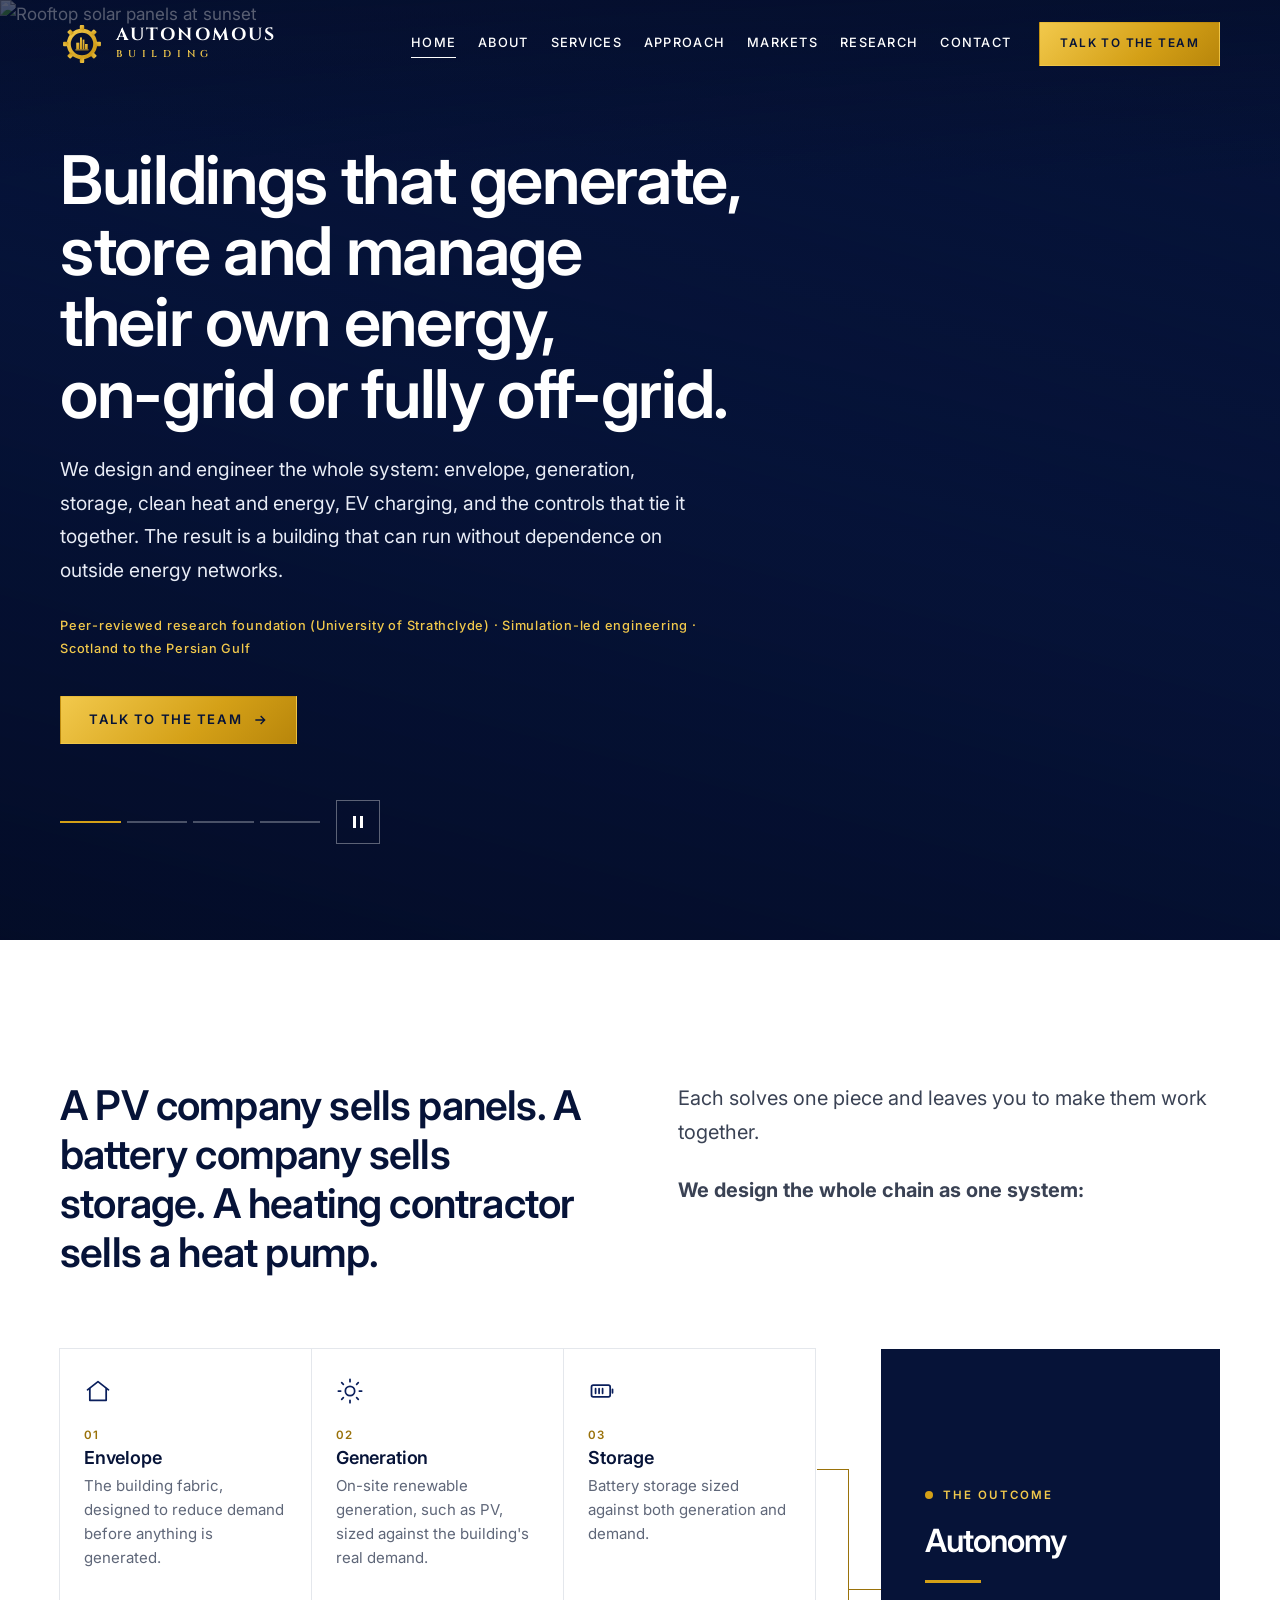
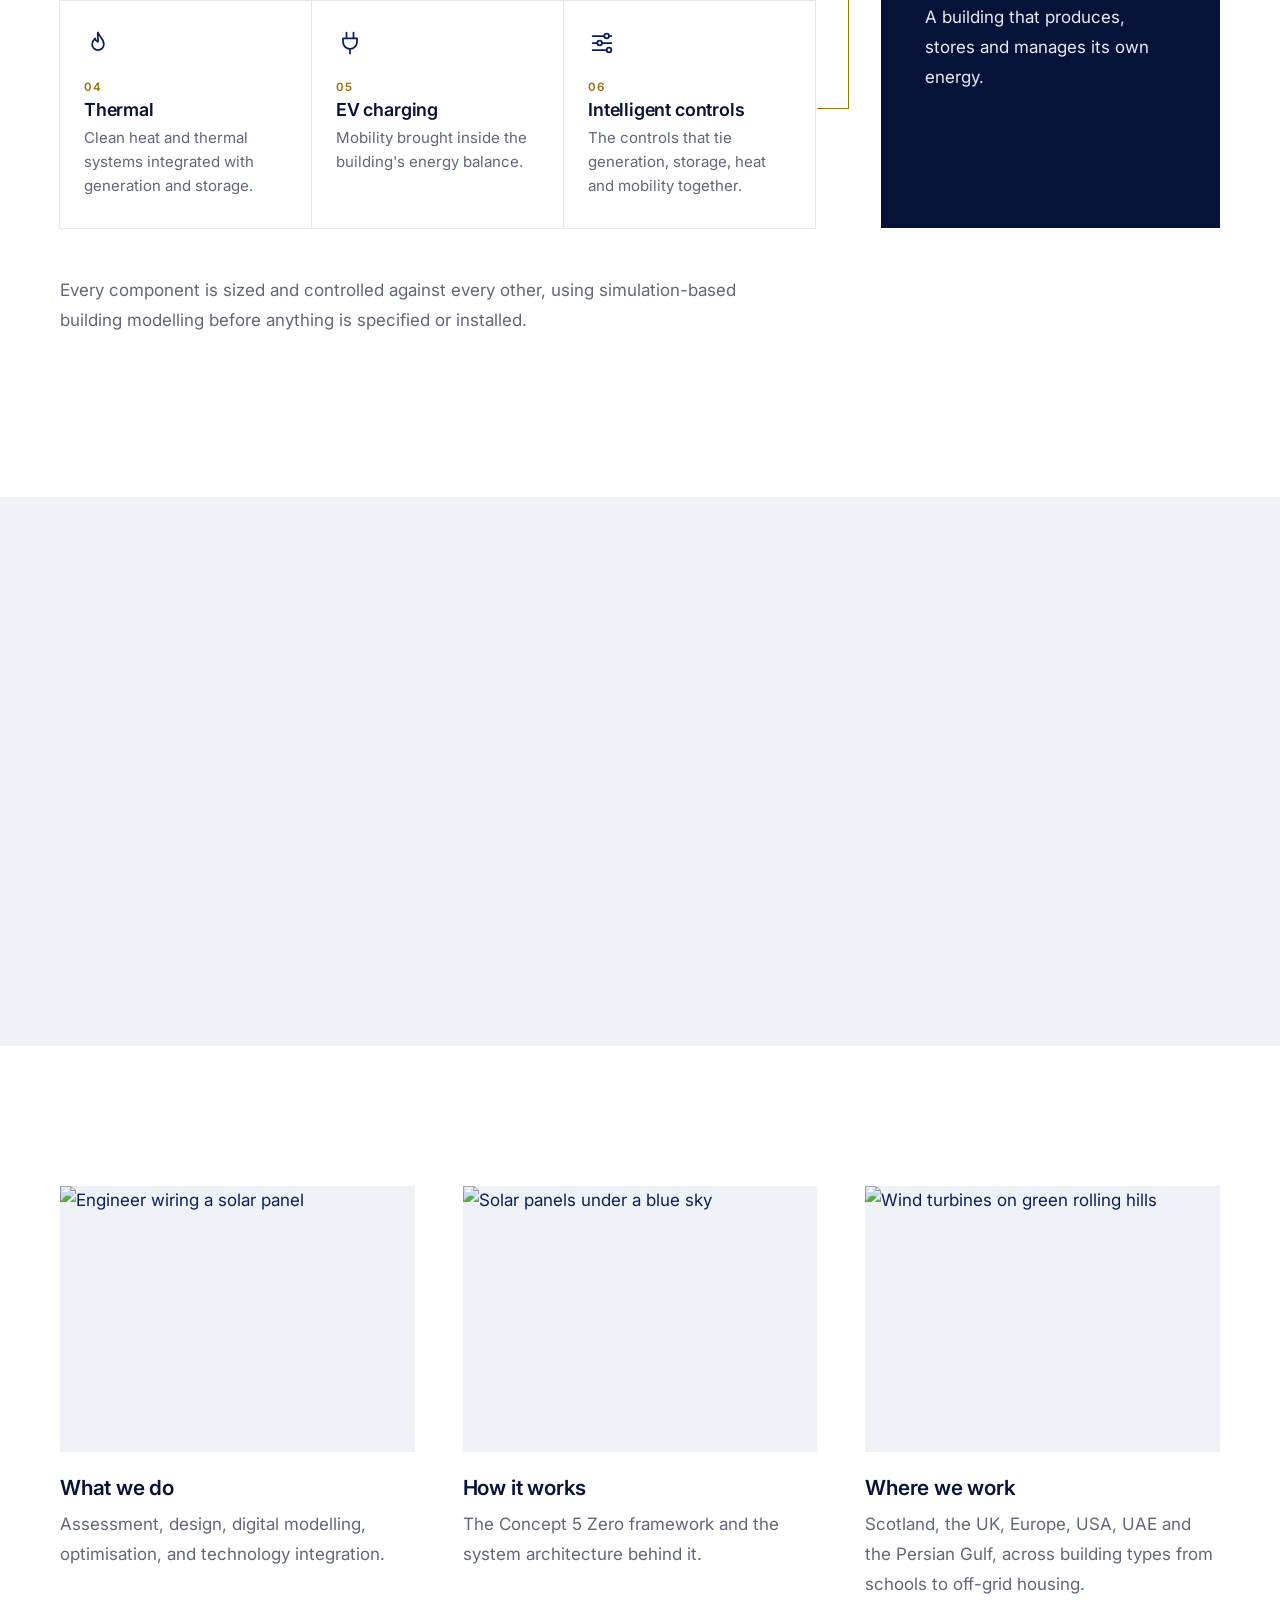
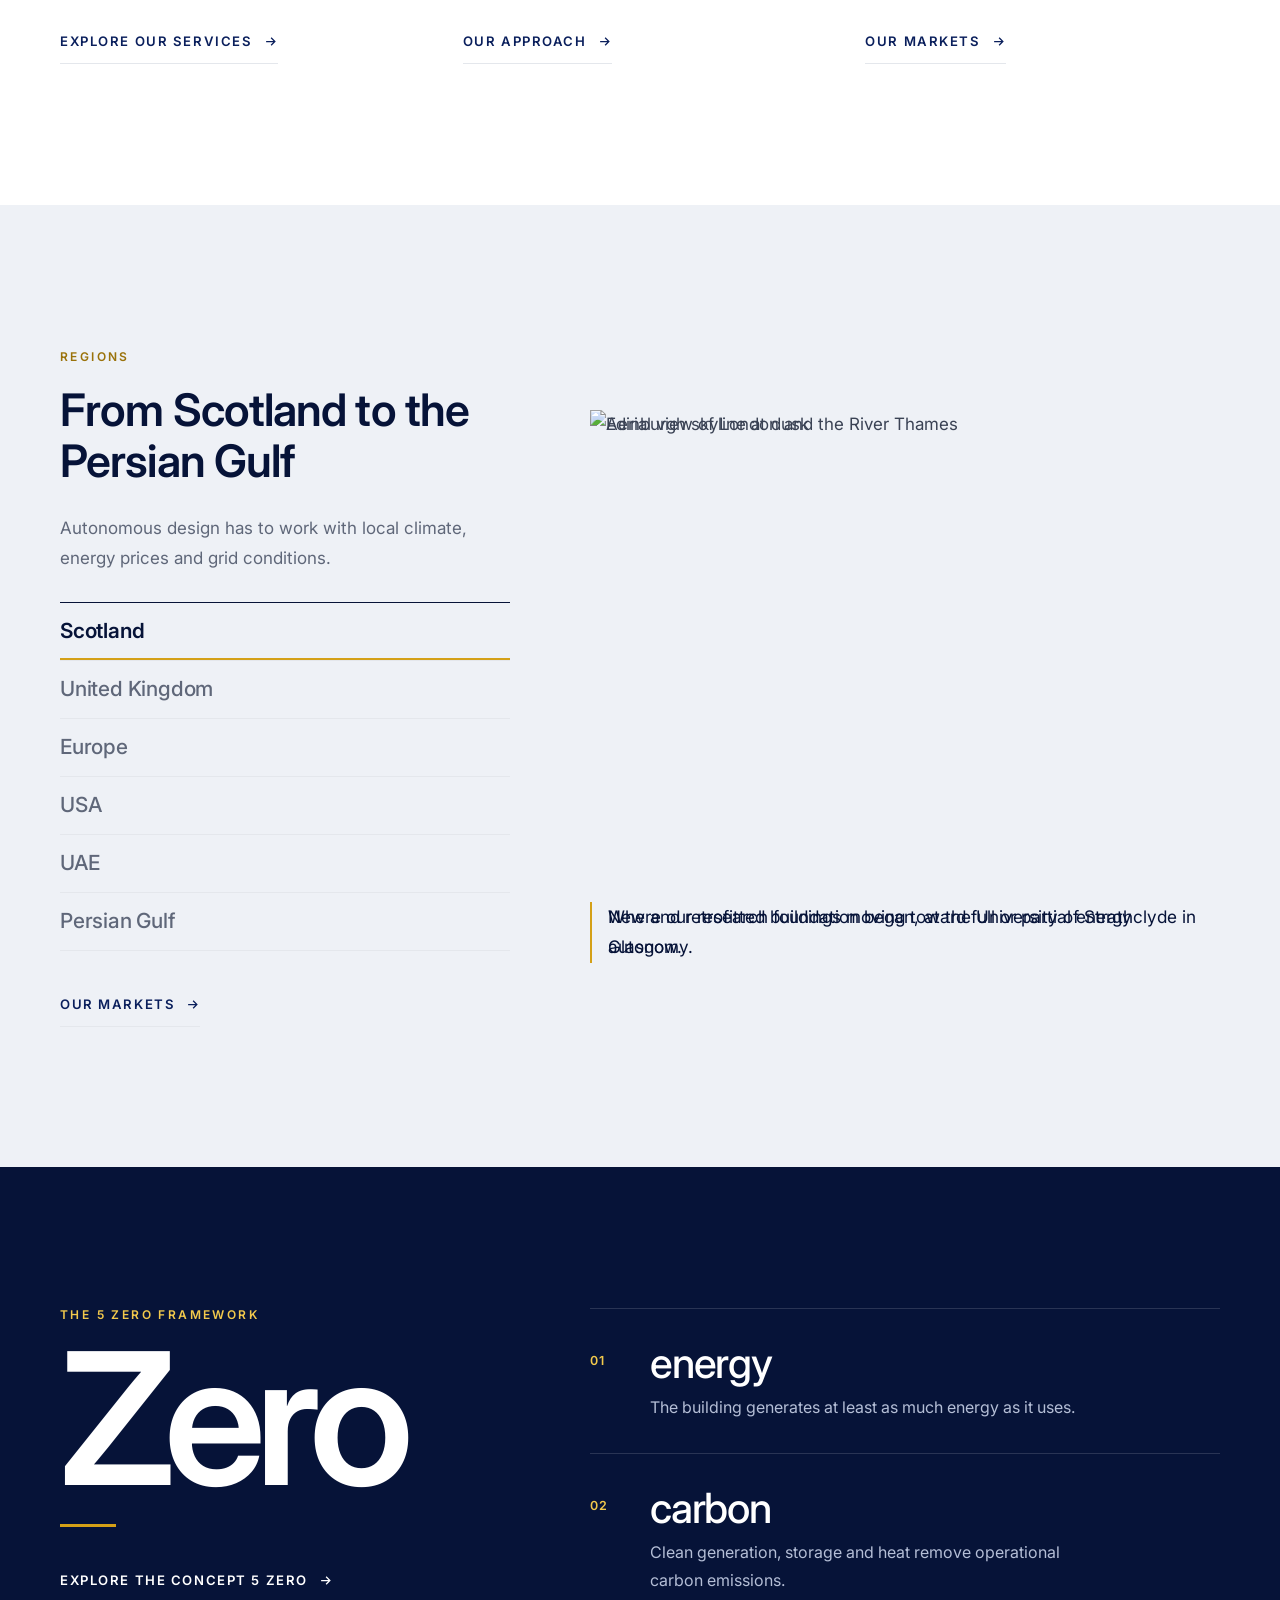
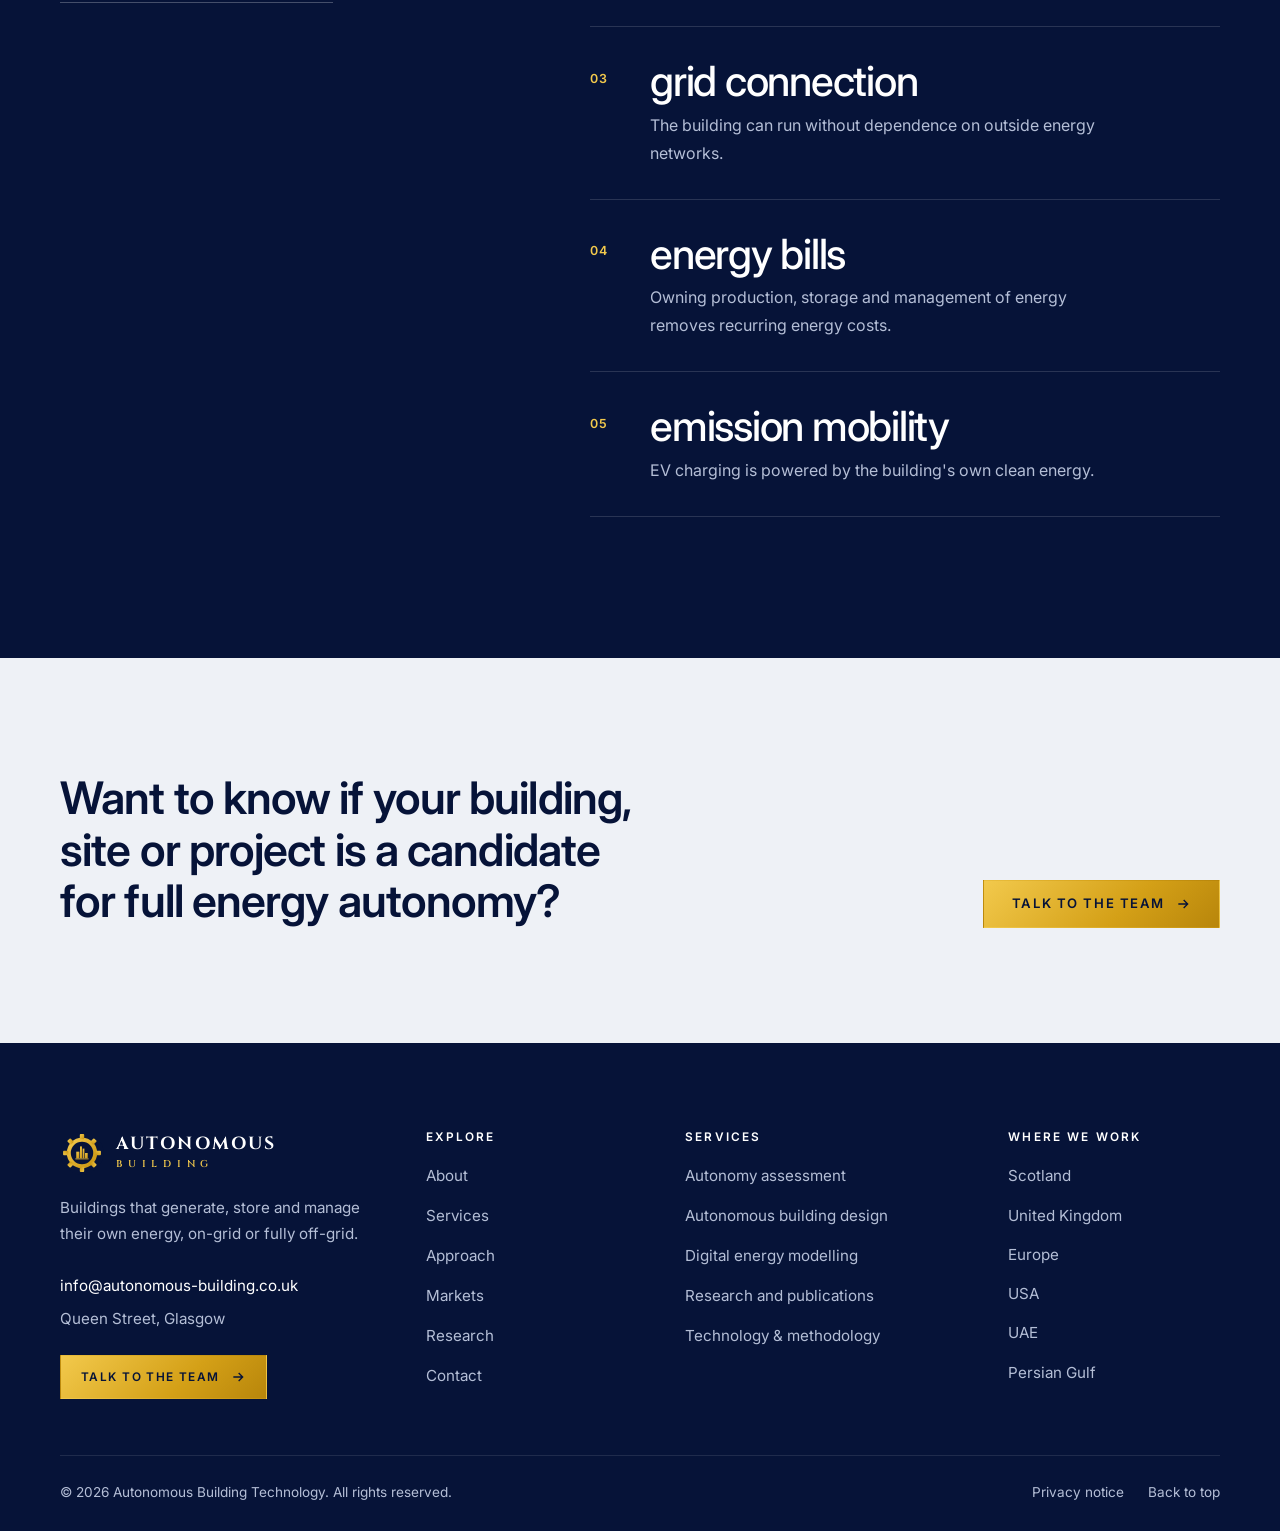
==== index.html @ 11734d79 "Add files via upload" ====
<!DOCTYPE html>
<html lang="en-GB" class="no-js">
<head>
  <meta charset="utf-8">
  <meta name="viewport" content="width=device-width, initial-scale=1">
  <title>Autonomous Building Technology | Energy-Autonomous Buildings</title>
  <meta name="description" content="We design buildings that generate, store and manage their own energy, on-grid or fully off-grid. Simulation-led engineering, from Scotland to the Persian Gulf.">
  <!-- Domain confirmed by the user 2026-10-04 (matches info@autonomous-building.co.uk). tools/build.py reads SITE_URL from the canonical link below. -->
  <link rel="canonical" href="https://www.autonomous-building.co.uk/">
  <meta name="theme-color" content="#061338">
  <meta property="og:type" content="website">
  <meta property="og:site_name" content="Autonomous Building Technology">
  <meta property="og:locale" content="en_GB">
  <meta property="og:url" content="https://www.autonomous-building.co.uk/">
  <meta property="og:title" content="Autonomous Building Technology | Energy-Autonomous Buildings">
  <meta property="og:description" content="We design buildings that generate, store and manage their own energy, on-grid or fully off-grid. Simulation-led engineering, from Scotland to the Persian Gulf.">
  <meta property="og:image" content="https://images.unsplash.com/photo-1613665813446-82a78c468a1d?auto=format&fit=crop&w=1200&h=630&q=75">
  <meta name="twitter:card" content="summary_large_image">
  <link rel="icon" href="assets/img/cog.svg" type="image/svg+xml">
  <link rel="apple-touch-icon" href="assets/img/apple-touch-icon.png">
  <link rel="preconnect" href="https://fonts.googleapis.com">
  <link rel="preconnect" href="https://fonts.gstatic.com" crossorigin>
  <link rel="preconnect" href="https://images.unsplash.com" crossorigin>
  <link href="https://fonts.googleapis.com/css2?family=Cinzel:wght@600;700&family=Inter:wght@400;500;600&display=swap" rel="stylesheet">
  <link rel="preload" as="image" fetchpriority="high" imagesrcset="https://images.unsplash.com/photo-1613665813446-82a78c468a1d?auto=format&fit=crop&w=640&q=70 640w, https://images.unsplash.com/photo-1613665813446-82a78c468a1d?auto=format&fit=crop&w=1024&q=70 1024w, https://images.unsplash.com/photo-1613665813446-82a78c468a1d?auto=format&fit=crop&w=1600&q=70 1600w, https://images.unsplash.com/photo-1613665813446-82a78c468a1d?auto=format&fit=crop&w=2000&q=70 2000w" imagesizes="100vw">
  <link rel="stylesheet" href="assets/css/styles.css">
  <script type="application/ld+json">
  {
    "@context": "https://schema.org",
    "@type": "ProfessionalService",
    "name": "Autonomous Building Technology",
    "url": "https://www.autonomous-building.co.uk/",
    "logo": "https://www.autonomous-building.co.uk/assets/img/logo-dark.svg",
    "image": "https://images.unsplash.com/photo-1613665813446-82a78c468a1d?auto=format&fit=crop&w=1200&q=75",
    "description": "We design and engineer the whole building energy system (envelope, generation, storage, clean heat and energy, EV charging and controls) so buildings can run without dependence on outside energy networks.",
    "areaServed": ["Scotland", "United Kingdom", "Europe", "United States", "United Arab Emirates", "Persian Gulf"],
    "knowsAbout": ["Energy-autonomous buildings", "Off-grid building design", "Zero-carbon buildings", "EnergyPlus energy modelling", "PV and battery storage sizing", "EV charging integration", "Building energy controls"],
    "email": "info@autonomous-building.co.uk",
    "address": {
      "@type": "PostalAddress",
      "streetAddress": "Queen Street",
      "addressLocality": "Glasgow",
      "addressCountry": "GB"
    },
    "founder": {
      "@type": "Person",
      "name": "Saeed Mohammadi",
      "jobTitle": "Founder, CEO & Chief Scientist",
      "sameAs": "https://orcid.org/0000-0002-0415-6243"
    }
  }
  </script>
</head>
<body>
  <a class="skip-link" href="#main">Skip to content</a>

  <!-- ============ HEADER ============ -->
  <header class="site-header">
    <div class="container">
      <a class="brand" href="index.html" aria-label="Autonomous Building Technology, home">
        <svg class="brand__cog" viewBox="0 0 100 100" aria-hidden="true">
          <defs><linearGradient id="cogGold" x1="0" y1="0" x2="1" y2="1"><stop offset="0" stop-color="#F2C94C"/><stop offset="1" stop-color="#C8930F"/></linearGradient></defs>
          <g class="cog-ring" fill="url(#cogGold)">
            <circle cx="50" cy="50" r="30" fill="none" stroke="url(#cogGold)" stroke-width="9"/>
            <rect x="45" y="7" width="10" height="12" rx="2"/>
            <rect x="45" y="7" width="10" height="12" rx="2" transform="rotate(45 50 50)"/>
            <rect x="45" y="7" width="10" height="12" rx="2" transform="rotate(90 50 50)"/>
            <rect x="45" y="7" width="10" height="12" rx="2" transform="rotate(135 50 50)"/>
            <rect x="45" y="7" width="10" height="12" rx="2" transform="rotate(180 50 50)"/>
            <rect x="45" y="7" width="10" height="12" rx="2" transform="rotate(225 50 50)"/>
            <rect x="45" y="7" width="10" height="12" rx="2" transform="rotate(270 50 50)"/>
            <rect x="45" y="7" width="10" height="12" rx="2" transform="rotate(315 50 50)"/>
          </g>
          <g fill="url(#cogGold)">
            <rect x="37" y="47" width="7" height="15"/><rect x="45.5" y="35" width="4.5" height="27"/><rect x="51.5" y="40" width="4" height="22"/><rect x="57" y="50" width="6" height="12"/><rect x="35" y="62.5" width="30" height="2"/>
          </g>
        </svg>
        <span class="brand__text"><span class="brand__name">AUTONOMOUS</span><span class="brand__sub">BUILDING</span></span>
      </a>
      <button class="nav-toggle" aria-expanded="false" aria-controls="site-nav" aria-label="Open menu"><span class="nav-toggle__bars"></span></button>
      <nav class="nav" id="site-nav" aria-label="Main">
        <ul class="nav__list">
          <li><a class="nav__link" href="index.html" aria-current="page">Home</a></li>
          <li><a class="nav__link" href="about.html">About</a></li>
          <li><a class="nav__link" href="services.html">Services</a></li>
          <li><a class="nav__link" href="approach.html">Approach</a></li>
          <li><a class="nav__link" href="markets.html">Markets</a></li>
          <li><a class="nav__link" href="research.html">Research</a></li>
          <li><a class="nav__link" href="contact.html">Contact</a></li>
        </ul>
        <a class="btn btn--gold btn--sm" href="contact.html">Talk to the team</a>
      </nav>
    </div>
  </header>

  <main id="main">
    <!-- ============ HERO ============ -->
    <!-- TODO: owner to confirm wording: em dashes rewritten as plain punctuation (2026-10-01) -->
    <section class="hero" aria-labelledby="hero-title">
      <div class="hero__slides" data-slideshow="7000">
        <img class="hero__img is-active" src="https://images.unsplash.com/photo-1613665813446-82a78c468a1d?auto=format&fit=crop&w=1600&q=70"
             srcset="https://images.unsplash.com/photo-1613665813446-82a78c468a1d?auto=format&fit=crop&w=640&q=70 640w, https://images.unsplash.com/photo-1613665813446-82a78c468a1d?auto=format&fit=crop&w=1024&q=70 1024w, https://images.unsplash.com/photo-1613665813446-82a78c468a1d?auto=format&fit=crop&w=1600&q=70 1600w, https://images.unsplash.com/photo-1613665813446-82a78c468a1d?auto=format&fit=crop&w=2000&q=70 2000w"
             sizes="100vw" width="2000" height="1333" fetchpriority="high" alt="Rooftop solar panels at sunset">
        <img class="hero__img" src="https://images.unsplash.com/photo-1466611653911-95081537e5b7?auto=format&fit=crop&w=1600&q=70"
             srcset="https://images.unsplash.com/photo-1466611653911-95081537e5b7?auto=format&fit=crop&w=640&q=70 640w, https://images.unsplash.com/photo-1466611653911-95081537e5b7?auto=format&fit=crop&w=1024&q=70 1024w, https://images.unsplash.com/photo-1466611653911-95081537e5b7?auto=format&fit=crop&w=1600&q=70 1600w, https://images.unsplash.com/photo-1466611653911-95081537e5b7?auto=format&fit=crop&w=2000&q=70 2000w"
             sizes="100vw" width="2000" height="1333" loading="lazy" decoding="async" alt="Wind turbines over a field at sunset">
        <img class="hero__img" src="https://images.unsplash.com/photo-1595437193398-f24279553f4f?auto=format&fit=crop&w=1600&q=70"
             srcset="https://images.unsplash.com/photo-1595437193398-f24279553f4f?auto=format&fit=crop&w=640&q=70 640w, https://images.unsplash.com/photo-1595437193398-f24279553f4f?auto=format&fit=crop&w=1024&q=70 1024w, https://images.unsplash.com/photo-1595437193398-f24279553f4f?auto=format&fit=crop&w=1600&q=70 1600w, https://images.unsplash.com/photo-1595437193398-f24279553f4f?auto=format&fit=crop&w=2000&q=70 2000w"
             sizes="100vw" width="2000" height="1333" loading="lazy" decoding="async" alt="Rooftop solar panels with a small wind turbine against a blue sky">
        <img class="hero__img" src="https://images.unsplash.com/photo-1497435334941-8c899ee9e8e9?auto=format&fit=crop&w=1600&q=70"
             srcset="https://images.unsplash.com/photo-1497435334941-8c899ee9e8e9?auto=format&fit=crop&w=640&q=70 640w, https://images.unsplash.com/photo-1497435334941-8c899ee9e8e9?auto=format&fit=crop&w=1024&q=70 1024w, https://images.unsplash.com/photo-1497435334941-8c899ee9e8e9?auto=format&fit=crop&w=1600&q=70 1600w, https://images.unsplash.com/photo-1497435334941-8c899ee9e8e9?auto=format&fit=crop&w=2000&q=70 2000w"
             sizes="100vw" width="2000" height="1333" loading="lazy" decoding="async" alt="Aerial view of rows of solar panels across green fields">
      </div>
      <div class="container hero__inner">
        <h1 id="hero-title" class="hero-in" style="--d:.1s">Buildings that generate, store and manage their own energy, <span class="nw">on-grid</span> or fully <span class="nw">off-grid</span>.</h1>
        <p class="hero__lead hero-in" style="--d:.3s">We design and engineer the whole system: envelope, generation, storage, clean heat and energy, EV charging, and the controls that tie it together. The result is a building that can run without dependence on outside energy networks.</p>
        <p class="hero__proof hero-in" style="--d:.45s">Peer-reviewed research foundation (University of Strathclyde) · Simulation-led engineering · Scotland to the Persian Gulf</p>
        <div class="hero-in" style="--d:.6s">
          <a class="btn btn--gold btn--block" href="contact.html">Talk to the team
            <svg viewBox="0 0 24 24" fill="none" stroke="currentColor" stroke-width="2" aria-hidden="true"><path d="M5 12h14M13 6l6 6-6 6"/></svg></a>
        </div>
        <div class="hero__controls" hidden>
          <div class="hero__bars" aria-hidden="true"><span></span><span></span><span></span><span></span></div>
          <button class="hero__pause" type="button" aria-label="Pause background slideshow"><span aria-hidden="true"></span></button>
        </div>
      </div>
    </section>

    <!-- ============ ONE SYSTEM ============ -->
    <section class="section" aria-labelledby="system-title">
      <div class="container">
        <div class="split">
          <h2 id="system-title" class="statement reveal">A PV company sells panels. A battery company sells storage. A heating contractor sells a heat pump.</h2>
          <div class="reveal">
            <p class="lead">Each solves one piece and leaves you to make them work together.</p>
            <p class="lead"><strong>We design the whole chain as one system:</strong></p>
          </div>
        </div>
        <!-- Six parts feed one outcome. Descriptions copied from the system architecture list in tools/pages/approach.frag.html. TODO: owner to confirm the description of each layer -->
        <ol class="system reveal" aria-label="How the parts add up to autonomy">
          <li class="system__part">
            <svg class="system__icon" viewBox="0 0 24 24" aria-hidden="true"><path d="M3 11l9-7 9 7"/><path d="M5 10v10h14V10"/></svg>
            <span class="system__num">01</span>
            <h3>Envelope</h3>
            <p>The building fabric, designed to reduce demand before anything is generated.</p>
          </li>
          <li class="system__part">
            <svg class="system__icon" viewBox="0 0 24 24" aria-hidden="true"><circle cx="12" cy="12" r="4"/><path d="M12 2v2M12 20v2M4.9 4.9l1.4 1.4M17.7 17.7l1.4 1.4M2 12h2M20 12h2M4.9 19.1l1.4-1.4M17.7 6.3l1.4-1.4"/></svg>
            <span class="system__num">02</span>
            <h3>Generation</h3>
            <p>On-site renewable generation, such as PV, sized against the building's real demand.</p>
          </li>
          <li class="system__part">
            <svg class="system__icon" viewBox="0 0 24 24" aria-hidden="true"><rect x="3" y="7" width="16" height="10" rx="1.5"/><path d="M21 10.5v3M6.5 10v4M9.5 10v4M12.5 10v4"/></svg>
            <span class="system__num">03</span>
            <h3>Storage</h3>
            <p>Battery storage sized against both generation and demand.</p>
          </li>
          <li class="system__part">
            <svg class="system__icon" viewBox="0 0 24 24" aria-hidden="true"><path d="M12 3c1 3.5 5 5.5 5 10a5 5 0 0 1-10 0c0-2.5 1.5-4 2.5-5 .3 1.6 1.2 2.6 2.5 3 .5-3-1-5.5 0-8z"/></svg>
            <span class="system__num">04</span>
            <h3>Thermal</h3>
            <p>Clean heat and thermal systems integrated with generation and storage.</p>
          </li>
          <li class="system__part">
            <svg class="system__icon" viewBox="0 0 24 24" aria-hidden="true"><path d="M9 3v5M15 3v5M6 8h12v3a6 6 0 0 1-12 0z"/><path d="M12 17v4"/></svg>
            <span class="system__num">05</span>
            <h3>EV charging</h3>
            <p>Mobility brought inside the building's energy balance.</p>
          </li>
          <li class="system__part">
            <svg class="system__icon" viewBox="0 0 24 24" aria-hidden="true"><path d="M4 6h10M18 6h2M4 12h4M12 12h8M4 18h12"/><circle cx="16" cy="6" r="2"/><circle cx="10" cy="12" r="2"/><circle cx="18" cy="18" r="2"/></svg>
            <span class="system__num">06</span>
            <h3>Intelligent controls</h3>
            <p>The controls that tie generation, storage, heat and mobility together.</p>
          </li>
          <li class="system__result">
            <span class="system__label">The outcome</span>
            <h3>Autonomy</h3>
            <p>A building that produces, stores and manages its own energy.</p>
          </li>
        </ol>
        <p class="chain-note reveal">Every component is sized and controlled against every other, using simulation-based building modelling before anything is specified or installed.</p>
      </div>
    </section>

    <div class="photo-band reveal">
      <img src="https://images.unsplash.com/photo-1600585154340-be6161a56a0c?auto=format&fit=crop&w=1600&q=70"
           srcset="https://images.unsplash.com/photo-1600585154340-be6161a56a0c?auto=format&fit=crop&w=640&q=70 640w, https://images.unsplash.com/photo-1600585154340-be6161a56a0c?auto=format&fit=crop&w=1024&q=70 1024w, https://images.unsplash.com/photo-1600585154340-be6161a56a0c?auto=format&fit=crop&w=1600&q=70 1600w, https://images.unsplash.com/photo-1600585154340-be6161a56a0c?auto=format&fit=crop&w=2000&q=70 2000w"
           sizes="100vw" width="2000" height="1333" loading="lazy" alt="Contemporary house lit from within at dusk">
    </div>

    <!-- ============ WHAT / HOW / WHERE ============ -->
    <section class="section">
      <div class="container teasers">
        <div class="teaser reveal">
          <a class="teaser__img" href="services.html" tabindex="-1" aria-hidden="true"><img src="https://images.unsplash.com/photo-1559302504-64aae6ca6b6d?auto=format&fit=crop&w=800&q=70" srcset="https://images.unsplash.com/photo-1559302504-64aae6ca6b6d?auto=format&fit=crop&w=480&q=70 480w, https://images.unsplash.com/photo-1559302504-64aae6ca6b6d?auto=format&fit=crop&w=800&q=70 800w, https://images.unsplash.com/photo-1559302504-64aae6ca6b6d?auto=format&fit=crop&w=1200&q=70 1200w" sizes="(min-width: 768px) 33vw, 100vw" width="1200" height="900" loading="lazy" alt="Engineer wiring a solar panel"></a>
          <h2>What we do</h2>
          <p>Assessment, design, digital modelling, optimisation, and technology integration.</p>
          <a class="text-link" href="services.html">Explore our services <svg viewBox="0 0 24 24" fill="none" stroke="currentColor" stroke-width="2" aria-hidden="true"><path d="M5 12h14M13 6l6 6-6 6"/></svg></a>
        </div>
        <div class="teaser reveal">
          <a class="teaser__img" href="approach.html" tabindex="-1" aria-hidden="true"><img src="https://images.unsplash.com/photo-1509391366360-2e959784a276?auto=format&fit=crop&w=800&q=70" srcset="https://images.unsplash.com/photo-1509391366360-2e959784a276?auto=format&fit=crop&w=480&q=70 480w, https://images.unsplash.com/photo-1509391366360-2e959784a276?auto=format&fit=crop&w=800&q=70 800w, https://images.unsplash.com/photo-1509391366360-2e959784a276?auto=format&fit=crop&w=1200&q=70 1200w" sizes="(min-width: 768px) 33vw, 100vw" width="1200" height="900" loading="lazy" alt="Solar panels under a blue sky"></a>
          <h2>How it works</h2>
          <p>The Concept 5 Zero framework and the system architecture behind it.</p>
          <a class="text-link" href="approach.html">Our approach <svg viewBox="0 0 24 24" fill="none" stroke="currentColor" stroke-width="2" aria-hidden="true"><path d="M5 12h14M13 6l6 6-6 6"/></svg></a>
        </div>
        <div class="teaser reveal">
          <a class="teaser__img" href="markets.html" tabindex="-1" aria-hidden="true"><img src="https://images.unsplash.com/photo-1532601224476-15c79f2f7a51?auto=format&fit=crop&w=800&q=70" srcset="https://images.unsplash.com/photo-1532601224476-15c79f2f7a51?auto=format&fit=crop&w=480&q=70 480w, https://images.unsplash.com/photo-1532601224476-15c79f2f7a51?auto=format&fit=crop&w=800&q=70 800w, https://images.unsplash.com/photo-1532601224476-15c79f2f7a51?auto=format&fit=crop&w=1200&q=70 1200w" sizes="(min-width: 768px) 33vw, 100vw" width="1200" height="900" loading="lazy" alt="Wind turbines on green rolling hills"></a>
          <h2>Where we work</h2>
          <p>Scotland, the UK, Europe, USA, UAE and the Persian Gulf, across building types from schools to off-grid housing.</p>
          <a class="text-link" href="markets.html">Our markets <svg viewBox="0 0 24 24" fill="none" stroke="currentColor" stroke-width="2" aria-hidden="true"><path d="M5 12h14M13 6l6 6-6 6"/></svg></a>
        </div>
      </div>
    </section>

    <!-- ============ WHERE WE WORK (region spotlight) ============ -->
    <!-- Region lines copied from tools/pages/markets.frag.html. TODO: owner to confirm each region description -->
    <section class="section section--alt" aria-labelledby="where-title">
      <div class="container spotlight" data-spotlight="6000">
        <div class="spotlight__intro reveal">
          <span class="label">Regions</span>
          <h2 id="where-title">From Scotland to the Persian Gulf</h2>
          <p>Autonomous design has to work with local climate, energy prices and grid conditions.</p>
          <div class="spotlight__tabs" role="tablist" aria-label="Regions">
            <button class="spotlight__tab is-active" type="button" role="tab" id="tab-scotland" aria-controls="panel-scotland" aria-selected="true">Scotland<span class="spotlight__bar" aria-hidden="true"></span></button>
            <button class="spotlight__tab" type="button" role="tab" id="tab-uk" aria-controls="panel-uk" aria-selected="false" tabindex="-1">United Kingdom<span class="spotlight__bar" aria-hidden="true"></span></button>
            <button class="spotlight__tab" type="button" role="tab" id="tab-europe" aria-controls="panel-europe" aria-selected="false" tabindex="-1">Europe<span class="spotlight__bar" aria-hidden="true"></span></button>
            <button class="spotlight__tab" type="button" role="tab" id="tab-usa" aria-controls="panel-usa" aria-selected="false" tabindex="-1">USA<span class="spotlight__bar" aria-hidden="true"></span></button>
            <button class="spotlight__tab" type="button" role="tab" id="tab-uae" aria-controls="panel-uae" aria-selected="false" tabindex="-1">UAE<span class="spotlight__bar" aria-hidden="true"></span></button>
            <button class="spotlight__tab" type="button" role="tab" id="tab-gulf" aria-controls="panel-gulf" aria-selected="false" tabindex="-1">Persian Gulf<span class="spotlight__bar" aria-hidden="true"></span></button>
          </div>
          <a class="text-link" href="markets.html">Our markets <svg viewBox="0 0 24 24" fill="none" stroke="currentColor" stroke-width="2" aria-hidden="true"><path d="M5 12h14M13 6l6 6-6 6"/></svg></a>
        </div>
        <div class="spotlight__stage reveal">
          <div class="spotlight__panel is-active" role="tabpanel" id="panel-scotland" aria-labelledby="tab-scotland">
            <div class="spotlight__img"><img src="https://images.unsplash.com/photo-1506377585622-bedcbb027afc?auto=format&fit=crop&w=800&q=70" srcset="https://images.unsplash.com/photo-1506377585622-bedcbb027afc?auto=format&fit=crop&w=480&q=70 480w, https://images.unsplash.com/photo-1506377585622-bedcbb027afc?auto=format&fit=crop&w=800&q=70 800w, https://images.unsplash.com/photo-1506377585622-bedcbb027afc?auto=format&fit=crop&w=1200&q=70 1200w" sizes="(min-width: 1024px) 50vw, 100vw" width="1200" height="900" loading="lazy" decoding="async" alt="Edinburgh skyline at dusk"></div>
            <p>Where our research foundation began, at the University of Strathclyde in Glasgow.</p>
          </div>
          <div class="spotlight__panel" role="tabpanel" id="panel-uk" aria-labelledby="tab-uk">
            <div class="spotlight__img"><img src="https://images.unsplash.com/photo-1513635269975-59663e0ac1ad?auto=format&fit=crop&w=800&q=70" srcset="https://images.unsplash.com/photo-1513635269975-59663e0ac1ad?auto=format&fit=crop&w=480&q=70 480w, https://images.unsplash.com/photo-1513635269975-59663e0ac1ad?auto=format&fit=crop&w=800&q=70 800w, https://images.unsplash.com/photo-1513635269975-59663e0ac1ad?auto=format&fit=crop&w=1200&q=70 1200w" sizes="(min-width: 1024px) 50vw, 100vw" width="1200" height="900" loading="lazy" decoding="async" alt="Aerial view of London and the River Thames"></div>
            <p>New and retrofitted buildings moving toward full or partial energy autonomy.</p>
          </div>
          <div class="spotlight__panel" role="tabpanel" id="panel-europe" aria-labelledby="tab-europe">
            <div class="spotlight__img"><img src="https://images.unsplash.com/photo-1534351590666-13e3e96b5017?auto=format&fit=crop&w=800&q=70" srcset="https://images.unsplash.com/photo-1534351590666-13e3e96b5017?auto=format&fit=crop&w=480&q=70 480w, https://images.unsplash.com/photo-1534351590666-13e3e96b5017?auto=format&fit=crop&w=800&q=70 800w, https://images.unsplash.com/photo-1534351590666-13e3e96b5017?auto=format&fit=crop&w=1200&q=70 1200w" sizes="(min-width: 1024px) 50vw, 100vw" width="1200" height="900" loading="lazy" decoding="async" alt="Tree-lined canal in Amsterdam"></div>
            <p>Integrated energy systems for buildings across a wide range of climates.</p>
          </div>
          <div class="spotlight__panel" role="tabpanel" id="panel-usa" aria-labelledby="tab-usa">
            <div class="spotlight__img"><img src="https://images.unsplash.com/photo-1501594907352-04cda38ebc29?auto=format&fit=crop&w=800&q=70" srcset="https://images.unsplash.com/photo-1501594907352-04cda38ebc29?auto=format&fit=crop&w=480&q=70 480w, https://images.unsplash.com/photo-1501594907352-04cda38ebc29?auto=format&fit=crop&w=800&q=70 800w, https://images.unsplash.com/photo-1501594907352-04cda38ebc29?auto=format&fit=crop&w=1200&q=70 1200w" sizes="(min-width: 1024px) 50vw, 100vw" width="1200" height="900" loading="lazy" decoding="async" alt="The Golden Gate Bridge in San Francisco"></div>
            <p>Energy-autonomous design for new developments and existing buildings.</p>
          </div>
          <div class="spotlight__panel" role="tabpanel" id="panel-uae" aria-labelledby="tab-uae">
            <div class="spotlight__img"><img src="https://images.unsplash.com/photo-1512453979798-5ea266f8880c?auto=format&fit=crop&w=800&q=70" srcset="https://images.unsplash.com/photo-1512453979798-5ea266f8880c?auto=format&fit=crop&w=480&q=70 480w, https://images.unsplash.com/photo-1512453979798-5ea266f8880c?auto=format&fit=crop&w=800&q=70 800w, https://images.unsplash.com/photo-1512453979798-5ea266f8880c?auto=format&fit=crop&w=1200&q=70 1200w" sizes="(min-width: 1024px) 50vw, 100vw" width="1200" height="900" loading="lazy" decoding="async" alt="Dubai skyline at sunset"></div>
            <p>Generation, storage and thermal systems designed for high-demand, hot-climate buildings.</p>
          </div>
          <div class="spotlight__panel" role="tabpanel" id="panel-gulf" aria-labelledby="tab-gulf">
            <div class="spotlight__img"><img src="https://images.unsplash.com/photo-1508514177221-188b1cf16e9d?auto=format&fit=crop&w=800&q=70" srcset="https://images.unsplash.com/photo-1508514177221-188b1cf16e9d?auto=format&fit=crop&w=480&q=70 480w, https://images.unsplash.com/photo-1508514177221-188b1cf16e9d?auto=format&fit=crop&w=800&q=70 800w, https://images.unsplash.com/photo-1508514177221-188b1cf16e9d?auto=format&fit=crop&w=1200&q=70 1200w" sizes="(min-width: 1024px) 50vw, 100vw" width="1200" height="900" loading="lazy" decoding="async" alt="Solar array under a clear blue sky"></div>
            <p>Off-grid energy modelling for buildings in demanding climates, a focus of our founder's research.</p>
          </div>
        </div>
      </div>
    </section>

    <!-- ============ 5 ZERO ============ -->
    <section class="section section--dark" id="five-zero" aria-labelledby="five-zero-title">
      <!-- "Zero" is said once; each outcome completes it. Definitions copied from tools/pages/approach.frag.html. TODO: owner to confirm the definition of each Zero -->
      <div class="container five-zero">
        <div class="five-zero__head">
          <h2 id="five-zero-title" class="label">The 5 Zero framework</h2>
          <p class="five-zero__word reveal" aria-hidden="true">Zero</p>
          <a class="text-link" href="approach.html">Explore The Concept 5 Zero <svg viewBox="0 0 24 24" fill="none" stroke="currentColor" stroke-width="2" aria-hidden="true"><path d="M5 12h14M13 6l6 6-6 6"/></svg></a>
        </div>
        <ol class="five-zero__list reveal">
          <li><span class="five-zero__num">01</span><h3><span class="sr-only">Zero </span>energy</h3><p>The building generates at least as much energy as it uses.</p></li>
          <li><span class="five-zero__num">02</span><h3><span class="sr-only">Zero </span>carbon</h3><p>Clean generation, storage and heat remove operational carbon emissions.</p></li>
          <li><span class="five-zero__num">03</span><h3><span class="sr-only">Zero </span>grid connection</h3><p>The building can run without dependence on outside energy networks.</p></li>
          <li><span class="five-zero__num">04</span><h3><span class="sr-only">Zero </span>energy bills</h3><p>Owning production, storage and management of energy removes recurring energy costs.</p></li>
          <li><span class="five-zero__num">05</span><h3><span class="sr-only">Zero-</span>emission mobility</h3><p>EV charging is powered by the building's own clean energy.</p></li>
        </ol>
      </div>
    </section>

    <!-- ============ CTA ============ -->
    <section class="cta" aria-labelledby="cta-title">
      <div class="container">
        <h2 id="cta-title" class="reveal">Want to know if your building, site or project is a candidate for full energy autonomy?</h2>
        <a class="btn btn--gold reveal" href="contact.html">Talk to the team
          <svg viewBox="0 0 24 24" fill="none" stroke="currentColor" stroke-width="2" aria-hidden="true"><path d="M5 12h14M13 6l6 6-6 6"/></svg></a>
      </div>
    </section>
  </main>

  <!-- ============ FOOTER ============ -->
  <footer class="site-footer">
    <div class="container">
      <div class="footer-grid">
        <div class="footer-about">
          <a class="brand" href="index.html" aria-label="Autonomous Building Technology, home">
            <img class="brand__cog" src="assets/img/cog.svg" alt="" width="44" height="44">
            <span class="brand__text"><span class="brand__name">AUTONOMOUS</span><span class="brand__sub">BUILDING</span></span>
          </a>
          <p>Buildings that generate, store and manage their own energy, <span class="nw">on-grid</span> or fully <span class="nw">off-grid</span>.</p>
          <!-- TODO: add the full postcode once confirmed (the brief gives "G1 3B", which is incomplete) -->
          <address class="footer-contact">
            <a href="mailto:info@autonomous-building.co.uk">info@autonomous-building.co.uk</a>
            <span>Queen Street, Glasgow</span>
          </address>
          <a class="btn btn--gold btn--sm" href="contact.html">Talk to the team
            <svg viewBox="0 0 24 24" fill="none" stroke="currentColor" stroke-width="2" aria-hidden="true"><path d="M5 12h14M13 6l6 6-6 6"/></svg></a>
        </div>
        <nav aria-label="Footer">
          <h2>Explore</h2>
          <ul>
            <li><a href="about.html">About</a></li>
            <li><a href="services.html">Services</a></li>
            <li><a href="approach.html">Approach</a></li>
            <li><a href="markets.html">Markets</a></li>
            <li><a href="research.html">Research</a></li>
            <li><a href="contact.html">Contact</a></li>
          </ul>
        </nav>
        <div>
          <h2>Services</h2>
          <ul>
            <li><a href="services.html#assessment">Autonomy assessment</a></li>
            <li><a href="services.html#design">Autonomous building design</a></li>
            <li><a href="services.html#modelling">Digital energy modelling</a></li>
            <li><a href="services.html#research">Research and publications</a></li>
            <li><a href="services.html#methodology">Technology &amp; methodology</a></li>
          </ul>
        </div>
        <div>
          <h2>Where we work</h2>
          <ul class="footer-plain">
            <li>Scotland</li>
            <li>United Kingdom</li>
            <li>Europe</li>
            <li>USA</li>
            <li>UAE</li>
            <li>Persian Gulf</li>
          </ul>
        </div>
      </div>
    </div>
    <div class="container footer-bottom">
      <span>© <span data-year>2026</span> Autonomous Building Technology. All rights reserved.</span>
      <span class="footer-bottom__links"><a href="privacy.html">Privacy notice</a><a href="#main">Back to top</a></span>
    </div>
  </footer>

  <script src="assets/js/main.js" defer></script>
</body>
</html>
---- assets/css/styles.css ----
/* ==========================================================================
   Autonomous Building Technology: site styles
   Calm, light, photography-led. Navy for text + footer; gold as a sparing accent.
   Mobile-first: base styles target phones; breakpoints at 480 / 768 / 1024 / 1200.
   ========================================================================== */

:root {
  --navy: #0A1F5C;
  --navy-deep: #061338;
  --gold: #D4A017;
  --gold-light: #F2C94C;
  --gold-dark: #9A720A;
  --gold-grad: linear-gradient(135deg, #F2C94C 0%, #D4A017 60%, #B8860B 100%);
  --bg: #FFFFFF;
  --bg-alt: #EEF1F6; /* cool grey-blue: visible against white, pairs with the navy */
  --text: #3A4254;
  --muted: #5F6779;
  --line: #E4E7EC;
  --on-dark: #E8ECF6;
  --on-dark-muted: #B4BED6;

  --font: "Inter", system-ui, -apple-system, "Segoe UI", Roboto, sans-serif;
  --font-brand: "Cinzel", Georgia, serif;

  --container: 1240px;
  --gutter: 20px;
  --section: clamp(72px, 11vw, 150px);
  --header-h: 76px;
  --ease: cubic-bezier(.2, .7, .2, 1);
}
@media (min-width: 768px) { :root { --gutter: 40px; } }
@media (min-width: 1200px) { :root { --header-h: 88px; } }

/* ---------- Base ---------- */
*, *::before, *::after { box-sizing: border-box; }
html { scroll-behavior: smooth; -webkit-text-size-adjust: 100%; }
body { margin: 0; font-family: var(--font); font-size: 1.0625rem; line-height: 1.75; color: var(--text); background: var(--bg); -webkit-font-smoothing: antialiased; overflow-x: hidden; }
img { max-width: 100%; height: auto; display: block; }
a { color: var(--navy); text-decoration: none; transition: color .2s; }
a:hover { color: var(--gold-dark); }
h1, h2, h3 { font-family: var(--font); color: var(--navy-deep); font-weight: 600; letter-spacing: -0.02em; line-height: 1.15; margin: 0 0 .6em; overflow-wrap: break-word; hyphens: auto; }
h1 { font-size: clamp(2.2rem, 6vw, 4.4rem); line-height: 1.06; }
h2 { font-size: clamp(1.75rem, 3.6vw, 2.8rem); }
h3 { font-size: 1.25rem; letter-spacing: -0.01em; }
p { margin: 0 0 1.2em; }
:focus-visible { outline: 2px solid var(--gold); outline-offset: 3px; }
.nw { white-space: nowrap; }
.sr-only { position: absolute; width: 1px; height: 1px; padding: 0; margin: -1px; overflow: hidden; clip: rect(0 0 0 0); white-space: nowrap; border: 0; }
.skip-link { position: absolute; left: -999px; top: 8px; z-index: 1000; background: var(--gold); color: var(--navy-deep); padding: 10px 16px; font-weight: 600; }
.skip-link:focus { left: 8px; }

.container { width: 100%; max-width: var(--container); margin: 0 auto; padding: 0 var(--gutter); }
.section { padding: var(--section) 0; }
.section--alt { background: var(--bg-alt); }
.section--tight { padding-top: 0; }
/* Navy band: at most one per page, for the section that should anchor it (home: 5 Zero) */
.section--dark { background: var(--navy-deep); color: var(--on-dark-muted); }
.section--dark h2, .section--dark h3 { color: #fff; }
.section--dark .label { color: var(--gold-light); }
.section--dark .text-link { color: #fff; border-bottom-color: rgba(255,255,255,.25); }
.section--dark .text-link:hover { color: #fff; border-color: var(--gold-light); }

.label { display: block; font-size: .75rem; font-weight: 600; letter-spacing: .2em; text-transform: uppercase; color: var(--gold-dark); margin-bottom: 18px; }
.lead { font-size: clamp(1.1rem, 1.6vw, 1.25rem); line-height: 1.7; color: var(--text); }
.measure { max-width: 64ch; }

/* ---------- Buttons & links ---------- */
.btn {
  display: inline-flex; align-items: center; justify-content: center; gap: 10px;
  min-height: 48px; padding: 14px 28px; border: 1px solid transparent; border-radius: 0;
  font: 600 .82rem/1.2 var(--font); letter-spacing: .12em; text-transform: uppercase; text-align: center;
  cursor: pointer; transition: background .25s, color .25s, border-color .25s;
}
.btn svg { width: 16px; height: 16px; flex: none; transition: transform .25s var(--ease); }
.btn:hover svg { transform: translateX(4px); }
.btn--gold { background: var(--gold-grad); color: var(--navy-deep); }
.btn--gold:hover { color: var(--navy-deep); background: var(--gold-light); }
.btn--line { border-color: var(--navy); color: var(--navy); }
.btn--line:hover { background: var(--navy); color: #fff; }
.btn--sm { min-height: 44px; padding: 10px 20px; font-size: .74rem; }
.btn--block { width: 100%; }
@media (min-width: 480px) { .btn--block { width: auto; } }

.text-link { display: inline-flex; align-items: center; gap: 10px; min-height: 44px; font-size: .82rem; font-weight: 600; letter-spacing: .12em; text-transform: uppercase; color: var(--navy); border-bottom: 1px solid var(--line); transition: border-color .25s, color .25s; }
.text-link svg { width: 15px; height: 15px; flex: none; transition: transform .25s var(--ease); }
.text-link:hover { color: var(--navy); border-color: var(--gold); }
.text-link:hover svg { transform: translateX(4px); }

/* ---------- Header ---------- */
.site-header { position: fixed; inset: 0 0 auto 0; z-index: 100; height: var(--header-h); display: flex; align-items: center; transition: background .35s, border-color .35s; border-bottom: 1px solid transparent; }
.site-header .container { display: flex; align-items: center; justify-content: space-between; gap: 24px; }
.site-header.is-scrolled { background: #fff; border-bottom-color: var(--line); }

.brand { display: flex; align-items: center; gap: 12px; color: #fff; min-height: 44px; }
.brand:hover { color: inherit; }
.brand__cog { width: 38px; height: 38px; flex: none; }
.brand__cog .cog-ring { transform-origin: 50px 50px; animation: spin 14s linear infinite; }
.brand:hover .cog-ring { animation-duration: 4s; }
@keyframes spin { to { transform: rotate(360deg); } }
.brand__text { display: flex; flex-direction: column; line-height: 1; }
.brand__name { font-family: var(--font-brand); font-weight: 700; font-size: .95rem; letter-spacing: .12em; color: #fff; transition: color .35s; }
.brand__sub { font-family: var(--font-brand); font-weight: 600; font-size: .55rem; letter-spacing: .58em; color: var(--gold-light); margin-top: 6px; transition: color .35s; }
.is-scrolled .brand__name { color: var(--navy-deep); }
.is-scrolled .brand__sub { color: var(--gold-dark); }
@media (min-width: 1200px) {
  .brand__cog { width: 44px; height: 44px; }
  .brand__name { font-size: 1.1rem; }
  .brand__sub { font-size: .62rem; }
}

.nav-toggle { display: flex; align-items: center; justify-content: center; width: 48px; height: 48px; margin-right: -12px; background: none; border: 0; cursor: pointer; color: #fff; }
.is-scrolled .nav-toggle, .is-open .nav-toggle { color: var(--navy-deep); }
.nav-toggle__bars { display: block; width: 24px; height: 2px; background: currentColor; position: relative; }
.nav-toggle__bars::before, .nav-toggle__bars::after { content: ""; position: absolute; left: 0; width: 24px; height: 2px; background: currentColor; transition: transform .3s var(--ease), top .3s; }
.nav-toggle__bars::before { top: -7px; }
.nav-toggle__bars::after { top: 7px; }
.is-open .nav-toggle__bars { background: transparent; }
.is-open .nav-toggle__bars::before { top: 0; transform: rotate(45deg); }
.is-open .nav-toggle__bars::after { top: 0; transform: rotate(-45deg); }

/* Mobile menu (default) */
.site-header.is-open { background: #fff; border-bottom-color: var(--line); }
.is-open .brand__name { color: var(--navy-deep); }
.is-open .brand__sub { color: var(--gold-dark); }
.nav {
  position: fixed; top: var(--header-h); left: 0; right: 0; bottom: 0; background: #fff;
  display: flex; flex-direction: column; padding: 16px var(--gutter) 40px; overflow-y: auto;
  opacity: 0; visibility: hidden; transition: opacity .3s, visibility .3s;
}
.is-open .nav { opacity: 1; visibility: visible; }
.nav__list { list-style: none; margin: 0; padding: 0; }
.nav__link { display: flex; align-items: center; min-height: 64px; font-size: 1.4rem; font-weight: 500; letter-spacing: -0.01em; color: var(--navy-deep); border-bottom: 1px solid var(--line); }
.nav__link[aria-current="page"] { color: var(--gold-dark); }
.nav .btn { margin-top: 32px; }
body.nav-open { overflow: hidden; }

/* Desktop nav */
@media (min-width: 1200px) {
  .nav-toggle { display: none; }
  .nav { position: static; flex-direction: row; align-items: center; gap: 28px; padding: 0; background: none; overflow: visible; opacity: 1; visibility: visible; }
  .nav__list { display: flex; gap: 22px; }
  .nav__link { position: relative; min-height: 44px; font-size: .8rem; letter-spacing: .1em; text-transform: uppercase; color: #fff; border: 0; }
  .nav__link::after { content: ""; position: absolute; left: 0; bottom: 8px; width: 100%; height: 1px; background: currentColor; transform: scaleX(0); transform-origin: left; transition: transform .3s var(--ease); }
  .nav__link:hover { color: #fff; }
  .nav__link:hover::after, .nav__link[aria-current="page"]::after { transform: scaleX(1); }
  .nav__link[aria-current="page"] { color: #fff; }
  .is-scrolled .nav__link { color: var(--navy-deep); }
  .is-scrolled .nav__link[aria-current="page"] { color: var(--gold-dark); }
  .nav .btn { margin-top: 0; }
}

/* ---------- Hero (home) ---------- */
.hero { position: relative; min-height: max(720px, 100vh); min-height: max(720px, 100svh); display: flex; align-items: flex-end; color: #fff; background: var(--navy-deep); overflow: hidden; }
/* Slow crossfade (Rybka-style, calmer pace). Text stays fixed; only the photo changes. */
.hero__slides { position: absolute; inset: 0; overflow: hidden; }
.hero__img { position: absolute; inset: 0; width: 100%; height: 100%; object-fit: cover; opacity: 0; transition: opacity 1.6s ease; }
.hero__img.is-active { opacity: 1; }
.hero__img.is-active, .hero__img.is-leaving { animation: heroZoom 9s ease-out forwards; }
@keyframes heroZoom { from { transform: scale(1.08); } to { transform: scale(1); } }

.hero__controls { display: flex; align-items: center; gap: 16px; max-width: 320px; margin-top: clamp(36px, 6vw, 56px); }
.hero__controls[hidden] { display: none; }
.hero__bars { flex: 1; display: flex; gap: 6px; }
.hero__bars span { flex: 1; height: 2px; background: rgba(255,255,255,.28); position: relative; overflow: hidden; }
.hero__pause { flex: none; display: grid; place-items: center; width: 44px; height: 44px; padding: 0; background: none; border: 1px solid rgba(255,255,255,.35); color: #fff; cursor: pointer; transition: border-color .25s; }
.hero__pause:hover { border-color: var(--gold-light); }
.hero__pause span { width: 10px; height: 12px; border-left: 3px solid currentColor; border-right: 3px solid currentColor; }
.is-paused .hero__pause span { width: 0; height: 0; border-right: 0; border-left: 10px solid currentColor; border-top: 6px solid transparent; border-bottom: 6px solid transparent; margin-left: 3px; }

/* Shared progress fill for rotating content (hero bars, region tabs). Its animationend drives the rotation. */
.hero__bars span::after, .spotlight__bar::after { content: ""; position: absolute; inset: 0; background: var(--gold); transform: scaleX(0); transform-origin: left; }
.is-running::after { animation: barFill var(--interval, 7000ms) linear forwards; }
.is-held .is-running::after, .is-paused .is-running::after, .is-away .is-running::after { animation-play-state: paused; }
@keyframes barFill { to { transform: scaleX(1); } }
.hero::before { content: ""; position: absolute; inset: 0; z-index: 1; background: linear-gradient(15deg, rgba(4,12,38,.9) 0%, rgba(6,19,56,.6) 50%, rgba(6,19,56,.2) 100%); }
.hero::after { content: ""; position: absolute; left: 0; right: 0; top: 0; height: 180px; z-index: 1; background: linear-gradient(rgba(4,12,38,.5), transparent); }
.hero__inner { position: relative; z-index: 2; padding-top: calc(var(--header-h) + 56px); padding-bottom: clamp(48px, 8vw, 96px); }
.hero h1 { color: #fff; font-size: clamp(2rem, 7vw, 4.2rem); max-width: 20ch; text-wrap: balance; margin-bottom: 24px; }
.hero__lead { font-size: clamp(1.02rem, 1.5vw, 1.2rem); color: var(--on-dark); max-width: 640px; margin-bottom: 28px; }
.hero__proof { font-size: .8rem; font-weight: 500; letter-spacing: .06em; color: var(--gold-light); max-width: 640px; margin: 0 0 36px; }

.hero-in { opacity: 0; transform: translateY(16px); transition: opacity .9s var(--ease) var(--d, 0s), transform .9s var(--ease) var(--d, 0s); }
.is-loaded .hero-in, .no-js .hero-in { opacity: 1; transform: none; }

/* ---------- Page banner (inner pages) ---------- */
.page-banner { position: relative; min-height: 420px; display: flex; align-items: flex-end; color: #fff; background: var(--navy-deep); overflow: hidden; }
.page-banner__img { position: absolute; inset: 0; width: 100%; height: 100%; object-fit: cover; animation: heroZoom 24s ease-out forwards; }
html:not(.no-js) .page-banner .container > * { opacity: 0; transform: translateY(16px); transition: opacity .9s var(--ease), transform .9s var(--ease); }
html:not(.no-js) .page-banner .container > :nth-child(2) { transition-delay: .15s; }
html:not(.no-js) .page-banner .container > :nth-child(3) { transition-delay: .3s; }
html.is-loaded .page-banner .container > * { opacity: 1; transform: none; }
.page-banner::before { content: ""; position: absolute; inset: 0; z-index: 1; background: linear-gradient(15deg, rgba(4,12,38,.9) 0%, rgba(6,19,56,.55) 55%, rgba(6,19,56,.25) 100%); }
.page-banner .container { position: relative; z-index: 2; padding-top: calc(var(--header-h) + 56px); padding-bottom: clamp(40px, 6vw, 72px); }
.page-banner h1 { color: #fff; font-size: clamp(2rem, 5vw, 3.6rem); max-width: 22ch; text-wrap: balance; margin-bottom: 14px; }
.page-banner p { color: var(--on-dark); font-size: 1.1rem; max-width: 620px; margin: 0; }
@media (min-width: 768px) { .page-banner { min-height: 480px; } }
.page-banner--plain, .page-banner--plain.page-banner { min-height: 340px; } /* text-only banner (privacy) */
.prose { max-width: 70ch; }
.prose h2 { font-size: clamp(1.3rem, 2.2vw, 1.6rem); margin: 44px 0 12px; }
.prose h2:first-child { margin-top: 0; }
.prose__updated { margin-top: 44px; font-size: .9rem; color: var(--muted); }
.breadcrumb { display: flex; flex-wrap: wrap; gap: 10px; list-style: none; padding: 0; margin: 0 0 18px; font-size: .74rem; letter-spacing: .16em; text-transform: uppercase; color: var(--on-dark-muted); }
.breadcrumb a { color: var(--on-dark-muted); }
.breadcrumb a:hover { color: #fff; }
.breadcrumb li + li::before { content: "/"; margin-right: 10px; color: var(--gold-light); }

/* ---------- Layout ---------- */
.split { display: grid; gap: clamp(32px, 6vw, 96px); align-items: start; }
@media (min-width: 1024px) { .split { grid-template-columns: 1fr 1fr; } }
.split > * { min-width: 0; }
.statement { font-size: clamp(1.6rem, 3.2vw, 2.6rem); line-height: 1.2; margin: 0; }
.photo-band img { width: 100%; aspect-ratio: 16 / 9; object-fit: cover; background: var(--bg-alt); }
@media (min-width: 1024px) { .photo-band img { aspect-ratio: 21 / 9; } }

/* ---------- System: six parts, one outcome ---------- */
/* Six designed parts in a hairline grid feed one navy "Autonomy" tile. All seven are one <ol>,
   so the .js-stagger cascade brings Autonomy in last; its connector then draws in. */
.system { list-style: none; padding: 0; margin: clamp(40px, 6vw, 72px) 0 0; display: grid; gap: 1px; grid-template-columns: 1fr; }
.system__part { display: grid; grid-template-columns: 40px minmax(0, 1fr); column-gap: 16px; align-content: start; padding: 22px 20px; background: #fff; box-shadow: 0 0 0 1px var(--line); }
.system__icon { grid-row: 1 / span 3; width: 28px; height: 28px; fill: none; stroke: var(--navy); stroke-width: 1.5; stroke-linecap: round; stroke-linejoin: round; transition: stroke .3s; }
.system__num { font-size: .72rem; font-weight: 600; letter-spacing: .12em; color: var(--gold-dark); }
.system__part h3 { font-size: 1.12rem; margin: 2px 0 6px; }
.system__part p { margin: 0; font-size: .94rem; line-height: 1.6; color: var(--muted); }
@media (min-width: 480px) {
  .system { grid-template-columns: repeat(2, 1fr); }
  .system__part { grid-template-columns: 1fr; padding: 28px 24px 30px; }
  .system__icon { grid-row: auto; margin-bottom: 20px; }
}
@media (min-width: 768px) { .system { grid-template-columns: repeat(3, 1fr); } }

.system__result { position: relative; grid-column: 1 / -1; margin-top: 48px; padding: clamp(28px, 4vw, 44px); background: var(--navy-deep); color: var(--on-dark); }
.system__label { display: flex; align-items: center; gap: 10px; font-size: .72rem; font-weight: 600; letter-spacing: .18em; text-transform: uppercase; color: var(--gold-light); }
.system__label::before { content: ""; flex: none; width: 8px; height: 8px; border-radius: 50%; background: var(--gold); }
.system__result h3 { margin: 18px 0 0; font-size: clamp(2rem, 4vw, 2.8rem); letter-spacing: -0.03em; color: #fff; hyphens: manual; overflow-wrap: normal; } /* never split the one word that matters */
.system__result h3::after { content: ""; display: block; width: 56px; height: 3px; margin: 20px 0; background: var(--gold); }
.system__result p { margin: 0; max-width: 32ch; }
/* Connector, narrow layouts: a short gold line with an arrowhead dropping into the tile */
.system__result::before { content: ""; position: absolute; left: 50%; top: -48px; width: 1px; height: 42px; background: var(--gold-dark); }
.system__result::after { content: ""; position: absolute; left: calc(50% - 5px); top: -8px; border: 5px solid transparent; border-top: 6px solid var(--gold-dark); border-bottom: 0; }
@media (min-width: 1024px) {
  .system { grid-template-columns: repeat(3, 1fr) 64px minmax(0, 1.35fr); }
  .system__part:nth-child(-n+3) { grid-row: 1; }
  .system__part:nth-child(n+4) { grid-row: 2; }
  .system__part:nth-child(3n+1) { grid-column: 1; }
  .system__part:nth-child(3n+2) { grid-column: 2; }
  .system__part:nth-child(3n) { grid-column: 3; }
  .system__result { grid-column: 5; grid-row: 1 / span 2; margin-top: 0; display: flex; flex-direction: column; justify-content: center; }
  .system__result h3 { font-size: clamp(1.9rem, 2.5vw, 2.4rem); }
  /* Connector, wide layout: a bracket joining the two rows, then a stub into the tile */
  .system__result::before { left: -64px; top: 25%; bottom: 25%; width: 32px; height: auto; background: none; border: 1px solid var(--gold-dark); border-left: 0; }
  .system__result::after { left: -32px; top: 50%; width: 32px; height: 1px; border: 0; background: var(--gold-dark); }
}
@media (hover: hover) {
  .system__part:hover { background: var(--bg-alt); }
  .system__part:hover .system__icon { stroke: var(--gold-dark); }
}
.chain-note { margin-top: clamp(32px, 4vw, 48px); max-width: 64ch; color: var(--muted); }

/* Motion: connector and gold rule draw once the parts are in; the outcome dot breathes */
.system.js-stagger .system__result::before, .system.js-stagger .system__result::after { transform: scaleY(0); transform-origin: top; transition: transform .5s var(--ease) .75s; }
.system.js-stagger .system__result h3::after { transform: scaleX(0); transform-origin: left; transition: transform .8s var(--ease) 1.05s; }
@media (min-width: 1024px) {
  .system.js-stagger .system__result::before, .system.js-stagger .system__result::after { transform: scaleX(0); transform-origin: left; }
}
.system.js-stagger.is-visible .system__result::before, .system.js-stagger.is-visible .system__result::after, .system.js-stagger.is-visible .system__result h3::after { transform: none; }
.system.is-visible .system__label::before { animation: breathe 3s ease-in-out 1.8s infinite; }
@keyframes breathe { 0% { box-shadow: 0 0 0 0 rgba(212,160,23,.45); } 70%, 100% { box-shadow: 0 0 0 10px rgba(212,160,23,0); } }

/* ---------- Teasers (What / How / Where) ---------- */
.teasers { display: grid; gap: 40px; }
@media (min-width: 768px) { .teasers { grid-template-columns: repeat(3, 1fr); gap: 48px; } }
.teaser { display: flex; flex-direction: column; }
.teaser__img { display: block; aspect-ratio: 4 / 3; overflow: hidden; background: var(--bg-alt); margin-bottom: 24px; }
.teaser__img img { width: 100%; height: 100%; object-fit: cover; transition: transform .8s var(--ease); }
.teaser:hover .teaser__img img { transform: scale(1.03); }
.teaser h2 { font-size: 1.3rem; letter-spacing: -0.01em; margin-bottom: 10px; }
.teaser p { color: var(--muted); }
.teaser .text-link { align-self: flex-start; margin-top: auto; }

/* ---------- Region spotlight (home; EPConsult-style "where we work") ---------- */
.spotlight { display: grid; gap: 40px; align-items: center; }
@media (min-width: 1024px) { .spotlight { grid-template-columns: 5fr 7fr; gap: 80px; } }
.spotlight > * { min-width: 0; }
.spotlight__intro > p { color: var(--muted); max-width: 44ch; }
.spotlight__tabs { display: flex; flex-wrap: wrap; gap: 8px; margin: 28px 0 32px; }
.spotlight__tab { position: relative; overflow: hidden; min-height: 44px; padding: 10px 16px; border: 1px solid var(--line); background: #fff; font: 500 .92rem/1.2 var(--font); color: var(--navy-deep); text-align: left; cursor: pointer; transition: border-color .25s, background-color .25s, color .25s; }
.spotlight__tab:hover { border-color: var(--navy); }
.spotlight__tab.is-active { background: var(--navy-deep); border-color: var(--navy-deep); color: #fff; }
.spotlight__bar { position: absolute; left: 0; right: 0; bottom: 0; height: 2px; }
@media (min-width: 1024px) {
  .spotlight__tabs { flex-direction: column; gap: 0; }
  .spotlight__tab { padding: 16px 0; border: 0; border-top: 1px solid var(--line); font-size: 1.3rem; letter-spacing: -0.01em; color: var(--muted); background: none; }
  .spotlight__tab:last-child { border-bottom: 1px solid var(--line); }
  .spotlight__tab:hover { color: var(--navy-deep); }
  .spotlight__tab.is-active { background: none; color: var(--navy-deep); font-weight: 600; }
}
.spotlight__stage { display: grid; }
.spotlight__panel { grid-area: 1 / 1; opacity: 0; visibility: hidden; transition: opacity .9s ease, visibility 0s linear .9s; }
.spotlight__panel.is-active { opacity: 1; visibility: visible; transition: opacity .9s ease; }
.spotlight__img { aspect-ratio: 4 / 3; overflow: hidden; background: var(--bg-alt); }
.spotlight__img img { width: 100%; height: 100%; object-fit: cover; }
.spotlight__panel.is-active img { animation: heroZoom 8s ease-out forwards; }
.spotlight__panel p { margin: 20px 0 0; padding-left: 16px; border-left: 2px solid var(--gold); font-size: 1.08rem; color: var(--navy-deep); opacity: 0; transition: opacity .25s ease; }
.spotlight__panel.is-active p { opacity: 1; transition: opacity .5s ease .45s; } /* old caption clears before the new one arrives */

/* ---------- 5 Zero ---------- */
/* "Zero" is written once, oversized; the five outcomes complete it. On desktop the word stays
   pinned while the list scrolls, and the row in the middle of the screen is highlighted. */
.five-zero { display: grid; gap: 24px; }
@media (min-width: 1024px) {
  .five-zero { grid-template-columns: 5fr 7fr; gap: 80px; align-items: start; }
  .five-zero__head { position: sticky; top: calc(var(--header-h) + 48px); }
}
.five-zero > * { min-width: 0; }
.five-zero__word { font-size: clamp(5.5rem, 15vw, 11.5rem); font-weight: 600; letter-spacing: -0.06em; line-height: .85; color: var(--navy-deep); margin: 0 0 32px; }
.section--dark .five-zero__word { color: #fff; }
.five-zero__word::after { content: ""; display: block; width: 56px; height: 3px; background: var(--gold); margin-top: 28px; }
.five-zero__list { --fz-line: var(--line); --fz-text: var(--navy-deep); --fz-dim: #7D8597; --fz-num: var(--gold-dark); --fz-body: var(--muted); list-style: none; padding: 0; margin: 0; }
.section--dark .five-zero__list { --fz-line: rgba(255,255,255,.14); --fz-text: #fff; --fz-dim: #8C97B5; --fz-num: var(--gold-light); --fz-body: var(--on-dark-muted); }
.five-zero__list li { position: relative; display: grid; grid-template-columns: 44px minmax(0, 1fr); gap: 6px 16px; padding: clamp(22px, 3vw, 32px) 0; border-top: 1px solid var(--fz-line); }
.five-zero__list li:last-child { border-bottom: 1px solid var(--fz-line); }
.five-zero__list li::before { content: ""; position: absolute; left: 0; right: 0; top: -1px; height: 2px; background: var(--gold); transform: scaleX(0); transform-origin: left; transition: transform .7s var(--ease); }
.five-zero__num { grid-row: span 2; padding-top: .7em; font-size: .78rem; font-weight: 600; letter-spacing: .12em; color: var(--fz-num); }
.five-zero__list h3 { margin: 0; font-size: clamp(1.7rem, 3.4vw, 2.6rem); font-weight: 500; letter-spacing: -0.03em; line-height: 1.1; color: var(--fz-text); transition: color .4s; }
.five-zero__list p { margin: 0; max-width: 46ch; color: var(--fz-body); font-size: 1rem; }
/* Scroll focus (main.js sets .has-current while a row sits mid-screen): the others recede to a large-text-safe grey */
.five-zero__list.has-current h3 { color: var(--fz-dim); }
.five-zero__list.has-current li.is-current h3 { color: var(--fz-text); }
.five-zero__list li.is-current::before { transform: scaleX(1); }
@media (hover: hover) {
  .five-zero__list.has-current li:hover h3 { color: var(--fz-text); }
  .five-zero__list li:hover::before { transform: scaleX(1); }
}

/* ---------- Service tiers ---------- */
.tiers { list-style: none; padding: 0; margin: 0; }
.tier { display: grid; gap: 16px 64px; padding: clamp(36px, 5vw, 56px) 0; border-top: 1px solid var(--line); scroll-margin-top: calc(var(--header-h) + 24px); }
.tier:last-child { border-bottom: 1px solid var(--line); }
@media (min-width: 1024px) { .tier { grid-template-columns: 5fr 7fr; } }
.tier__num { display: block; font-size: .78rem; font-weight: 600; letter-spacing: .14em; color: var(--gold-dark); margin-bottom: 10px; }
.tier h3 { font-size: clamp(1.4rem, 2.4vw, 1.9rem); margin: 0; }
.tier__summary { font-size: 1.12rem; font-weight: 500; color: var(--navy-deep); }
.tier__best { font-size: .98rem; color: var(--muted); padding-left: 16px; border-left: 2px solid var(--gold); }
.tier__best b { color: var(--navy-deep); font-weight: 600; }

.starter { list-style: none; padding: 0; margin: 0; }
.starter li { padding: 20px 0; border-top: 1px solid var(--line); }
.starter li:last-child { border-bottom: 1px solid var(--line); }
.starter a { font-weight: 600; border-bottom: 1px solid var(--gold); }

/* ---------- About: founder + team ---------- */
.founder { display: grid; gap: 32px; align-items: start; }
@media (min-width: 1024px) { .founder { grid-template-columns: 220px 1fr; gap: 72px; } }
.monogram { width: 120px; aspect-ratio: 1; display: grid; place-items: center; background: var(--navy-deep); color: var(--gold-light); font-family: var(--font-brand); font-size: 2.2rem; font-weight: 700; letter-spacing: .06em; }
@media (min-width: 1024px) { .monogram { width: 100%; font-size: 3.6rem; } }
.founder__role { font-size: .82rem; font-weight: 600; letter-spacing: .12em; text-transform: uppercase; color: var(--gold-dark); margin: -6px 0 24px; }
.orcid { display: inline-flex; align-items: center; gap: 8px; min-height: 44px; font-weight: 600; }
.orcid svg { width: 20px; height: 20px; }

.team-list { list-style: none; padding: 0; margin: clamp(32px, 4vw, 48px) 0 0; display: grid; gap: 0 40px; }
@media (min-width: 768px) { .team-list { grid-template-columns: repeat(2, 1fr); } }
@media (min-width: 1200px) { .team-list { grid-template-columns: repeat(4, 1fr); } }
.team-list li { border-top: 1px solid var(--line); padding: 22px 0 28px; }
.team-list h3 { font-size: 1.15rem; margin-bottom: 6px; }
.team-list h3 small { font-size: .8rem; font-weight: 400; color: var(--muted); letter-spacing: 0; }
.team-list p { margin: 0; color: var(--muted); font-size: .98rem; }

/* ---------- Info grid (Approach / Markets / Research lists) ---------- */
.info-grid { list-style: none; padding: 0; margin: clamp(32px, 4vw, 48px) 0 0; display: grid; gap: 0 40px; }
@media (min-width: 768px) { .info-grid { grid-template-columns: repeat(2, 1fr); } }
@media (min-width: 1024px) { .info-grid--3 { grid-template-columns: repeat(3, 1fr); } }
.info-grid > li { border-top: 1px solid var(--line); padding: 24px 0 32px; min-width: 0; }
.info-grid__num { display: block; font-size: .74rem; font-weight: 600; letter-spacing: .12em; color: var(--gold-dark); margin-bottom: 10px; }
.info-grid h3 { font-size: 1.2rem; margin-bottom: 8px; }
.info-grid p { margin: 0; color: var(--muted); font-size: .98rem; }
.info-grid--points p { font-size: 1.05rem; line-height: 1.7; color: var(--text); }
.info-grid--regions h3::after { content: ""; display: block; width: 28px; height: 2px; background: var(--gold); margin-top: 12px; }

.pill-list { list-style: none; padding: 0; margin: 24px 0 0; display: flex; flex-wrap: wrap; gap: 10px; }
.pill-list li { padding: 10px 18px; border: 1px solid var(--line); font-size: .92rem; font-weight: 500; color: var(--navy-deep); background: #fff; }

.link-row { display: flex; flex-wrap: wrap; gap: 16px 32px; margin-top: 32px; }

/* ---------- CTA block ---------- */
.cta { background: var(--bg-alt); padding: clamp(64px, 9vw, 120px) 0; }
.cta .container { display: grid; gap: 28px; align-items: end; }
@media (min-width: 1024px) { .cta .container { grid-template-columns: 1fr auto; gap: 64px; } }
.cta h2 { margin: 0; max-width: 26ch; text-wrap: balance; }
.cta p { margin: 12px 0 0; color: var(--muted); max-width: 560px; }

/* ---------- Contact ---------- */
.contact-grid { display: grid; gap: 56px; }
@media (min-width: 1024px) { .contact-grid { grid-template-columns: 1.7fr 1fr; gap: 96px; } }
.contact-grid > * { min-width: 0; }
.form-grid { display: grid; gap: 22px; }
@media (min-width: 640px) { .form-grid { grid-template-columns: 1fr 1fr; } .form-grid .full { grid-column: 1 / -1; } }
.field label { display: block; font-size: .74rem; font-weight: 600; letter-spacing: .12em; text-transform: uppercase; color: var(--navy); margin-bottom: 6px; }
.field label .req { color: var(--gold-dark); }
.field input, .field select, .field textarea { width: 100%; min-height: 48px; padding: 12px 0; font: inherit; font-size: 16px; color: var(--navy-deep); background: transparent; border: 0; border-bottom: 1px solid #B9C0CC; border-radius: 0; transition: border-color .2s; }
.field select { cursor: pointer; }
.field textarea { min-height: 140px; resize: vertical; }
.field input:focus, .field select:focus, .field textarea:focus { outline: none; border-bottom-color: var(--gold); box-shadow: 0 1px 0 var(--gold); }
.field.has-error input, .field.has-error select, .field.has-error textarea { border-bottom-color: #C0392B; }
.field__error { display: none; margin-top: 6px; font-size: .85rem; color: #B03A2E; }
.field.has-error .field__error { display: block; }
.hp { position: absolute; left: -9999px; }
.form-note { font-size: .9rem; color: var(--muted); margin: 0; }
.form-actions { display: flex; flex-wrap: wrap; gap: 16px; align-items: center; justify-content: space-between; margin-top: 20px; }
.form-status { display: none; margin-top: 24px; padding: 16px 18px; font-size: .95rem; }
.form-status.is-success { display: block; background: #EAF6EE; color: #1D6B3A; }
.form-status.is-error { display: block; background: #FBECEA; color: #8E2A1F; }
.btn[disabled] { opacity: .7; cursor: progress; }
.aside-note { border-top: 2px solid var(--gold); padding-top: 24px; }
.aside-note p { font-size: 1.15rem; color: var(--navy-deep); }
.contact-aside { display: grid; gap: 40px; align-content: start; }
@media (max-width: 1023px) { .contact-aside { order: -1; gap: 28px; } } /* phones/tablets: email and address before the long form */
.contact-aside .text-link { justify-self: start; }
.aside-note .label { margin-bottom: 14px; }
.aside-note address { font-style: normal; font-size: 1.15rem; line-height: 1.6; color: var(--navy-deep); margin-bottom: 12px; }
.aside-note .form-note { font-size: .9rem; }
.contact-email { font-weight: 600; border-bottom: 1px solid var(--gold); overflow-wrap: anywhere; }
/* Comment type: radio choices inside a fieldset styled like the other fields */
.choices { border: 0; padding: 0; margin: 0; min-width: 0; }
.choices legend { padding: 0; margin-bottom: 8px; font-size: .74rem; font-weight: 600; letter-spacing: .12em; text-transform: uppercase; color: var(--navy); }
.choices legend .req { color: var(--gold-dark); }
.field .choice { display: flex; gap: 12px; align-items: flex-start; min-height: 44px; padding: 10px 0; margin: 0; font-size: 1rem; font-weight: 400; letter-spacing: 0; text-transform: none; line-height: 1.5; color: var(--text); cursor: pointer; }
.field .choice input { flex: none; width: 20px; height: 20px; min-height: 0; margin: 2px 0 0; padding: 0; accent-color: var(--gold-dark); }
.field .choice b { color: var(--navy-deep); font-weight: 600; }

/* ---------- Footer ---------- */
.site-footer { background: var(--navy-deep); color: var(--on-dark-muted); padding-top: clamp(56px, 8vw, 88px); font-size: .95rem; }
.footer-grid { display: grid; gap: 40px 32px; padding-bottom: 56px; align-items: start; }
.footer-grid > * { min-width: 0; }
@media (min-width: 480px) { .footer-grid { grid-template-columns: repeat(2, 1fr); } .footer-about { grid-column: 1 / -1; } }
@media (min-width: 768px) { .footer-grid { grid-template-columns: repeat(3, 1fr); } }
@media (min-width: 1024px) { .footer-grid { grid-template-columns: 1.5fr 1fr 1.3fr 1fr; gap: 48px; } .footer-about { grid-column: auto; } }
.footer-about p { margin: 20px 0 16px; max-width: 340px; }
.footer-contact { display: grid; justify-items: start; margin: 0 0 24px; font-style: normal; }
.footer-contact a { display: inline-flex; align-items: center; min-height: 44px; color: #fff; }
.footer-contact span { line-height: 1.5; }
.footer-plain li { padding: 9px 0; line-height: 1.4; }
.site-footer h2 { font-size: .74rem; font-weight: 600; letter-spacing: .18em; text-transform: uppercase; color: #fff; margin-bottom: 12px; }
.site-footer ul { list-style: none; padding: 0; margin: 0; }
.site-footer li a { display: inline-flex; align-items: center; min-height: 40px; color: var(--on-dark-muted); }
.site-footer a:hover { color: #fff; }
.site-footer .brand__name { color: #fff; }
.footer-bottom { display: flex; flex-wrap: wrap; align-items: center; justify-content: space-between; gap: 8px 24px; padding-top: 16px; padding-bottom: 16px; font-size: .85rem;
  /* Divider drawn inside the gutter so it lines up with the columns (a border would span the padding) */
  background: linear-gradient(rgba(255,255,255,.1), rgba(255,255,255,.1)) var(--gutter) 0 / calc(100% - 2 * var(--gutter)) 1px no-repeat; }
.footer-bottom a { display: inline-flex; align-items: center; min-height: 44px; color: var(--on-dark-muted); }
.footer-bottom__links { display: flex; flex-wrap: wrap; gap: 0 24px; }

/* ---------- Reveal on scroll ---------- */
.js-init *, .js-init *::before, .js-init *::after { transition: none !important; } /* main.js sets this while it applies starting states */
.reveal { opacity: 0; transform: translateY(16px); transition: opacity .6s var(--ease), transform .6s var(--ease); }
.reveal.is-visible { opacity: 1; transform: none; }
.no-js .reveal { opacity: 1; transform: none; }

/* Headings unmask upwards instead of fading */
h2.reveal, .statement.reveal { opacity: 1; clip-path: inset(0 0 100% 0); transform: translateY(24px); transition: clip-path 1s var(--ease), transform 1s var(--ease); }
h2.reveal.is-visible, .statement.reveal.is-visible { clip-path: inset(-20% -5% -25% -5%); transform: none; }
.no-js h2.reveal, .no-js .statement.reveal { clip-path: none; }

/* Lists cascade item by item (main.js adds .js-stagger and sets --i on each child) */
.reveal.js-stagger { opacity: 1; transform: none; }
.js-stagger > * {
  opacity: 0; transform: translateY(14px);
  transition-property: opacity, transform, border-color, background-color;
  transition-duration: .6s, .6s, .3s, .3s;
  transition-timing-function: var(--ease);
  transition-delay: calc(var(--i, 0) * 80ms), calc(var(--i, 0) * 80ms), 0s, 0s;
}
.is-visible .js-stagger > *, .js-stagger.is-visible > * { opacity: 1; transform: none; }

/* Gold rules draw in after their item appears */
.js-stagger.info-grid--regions h3::after { transform: scaleX(0); transform-origin: left; transition: transform .8s var(--ease) calc(var(--i, 0) * 80ms + .35s); }
.js-stagger.info-grid--regions.is-visible h3::after { transform: none; }

/* Gentle parallax (main.js sets --py; off on small screens and for reduced motion) */
.has-parallax .hero__slides, .has-parallax .page-banner__img, .has-parallax .photo-band img { translate: 0 var(--py, 0px); }
.has-parallax .photo-band { overflow: hidden; }
.has-parallax .photo-band img { scale: 1.16; }

/* Quiet hover feedback (pointer devices only) */
@media (hover: hover) {
  .info-grid > li:hover { border-top-color: var(--gold); }
  .pill-list li:hover { border-color: var(--gold); }
  .tier__num { transition: transform .3s var(--ease); }
  .tier:hover .tier__num { transform: translateX(4px); }
}

@media (prefers-reduced-motion: reduce) {
  *, *::before, *::after { animation: none !important; transition: none !important; scroll-behavior: auto !important; }
  .reveal, .hero-in, .js-stagger > *, html:not(.no-js) .page-banner .container > * { opacity: 1; transform: none; }
  h2.reveal, .statement.reveal { clip-path: none; }
  .system.js-stagger .system__result::before, .system.js-stagger .system__result::after, .system.js-stagger .system__result h3::after, .js-stagger.info-grid--regions h3::after { transform: none; }
  .hero__slides, .page-banner__img, .photo-band img { translate: none; scale: none; }
  .hero__controls, .spotlight__bar { display: none; }
}
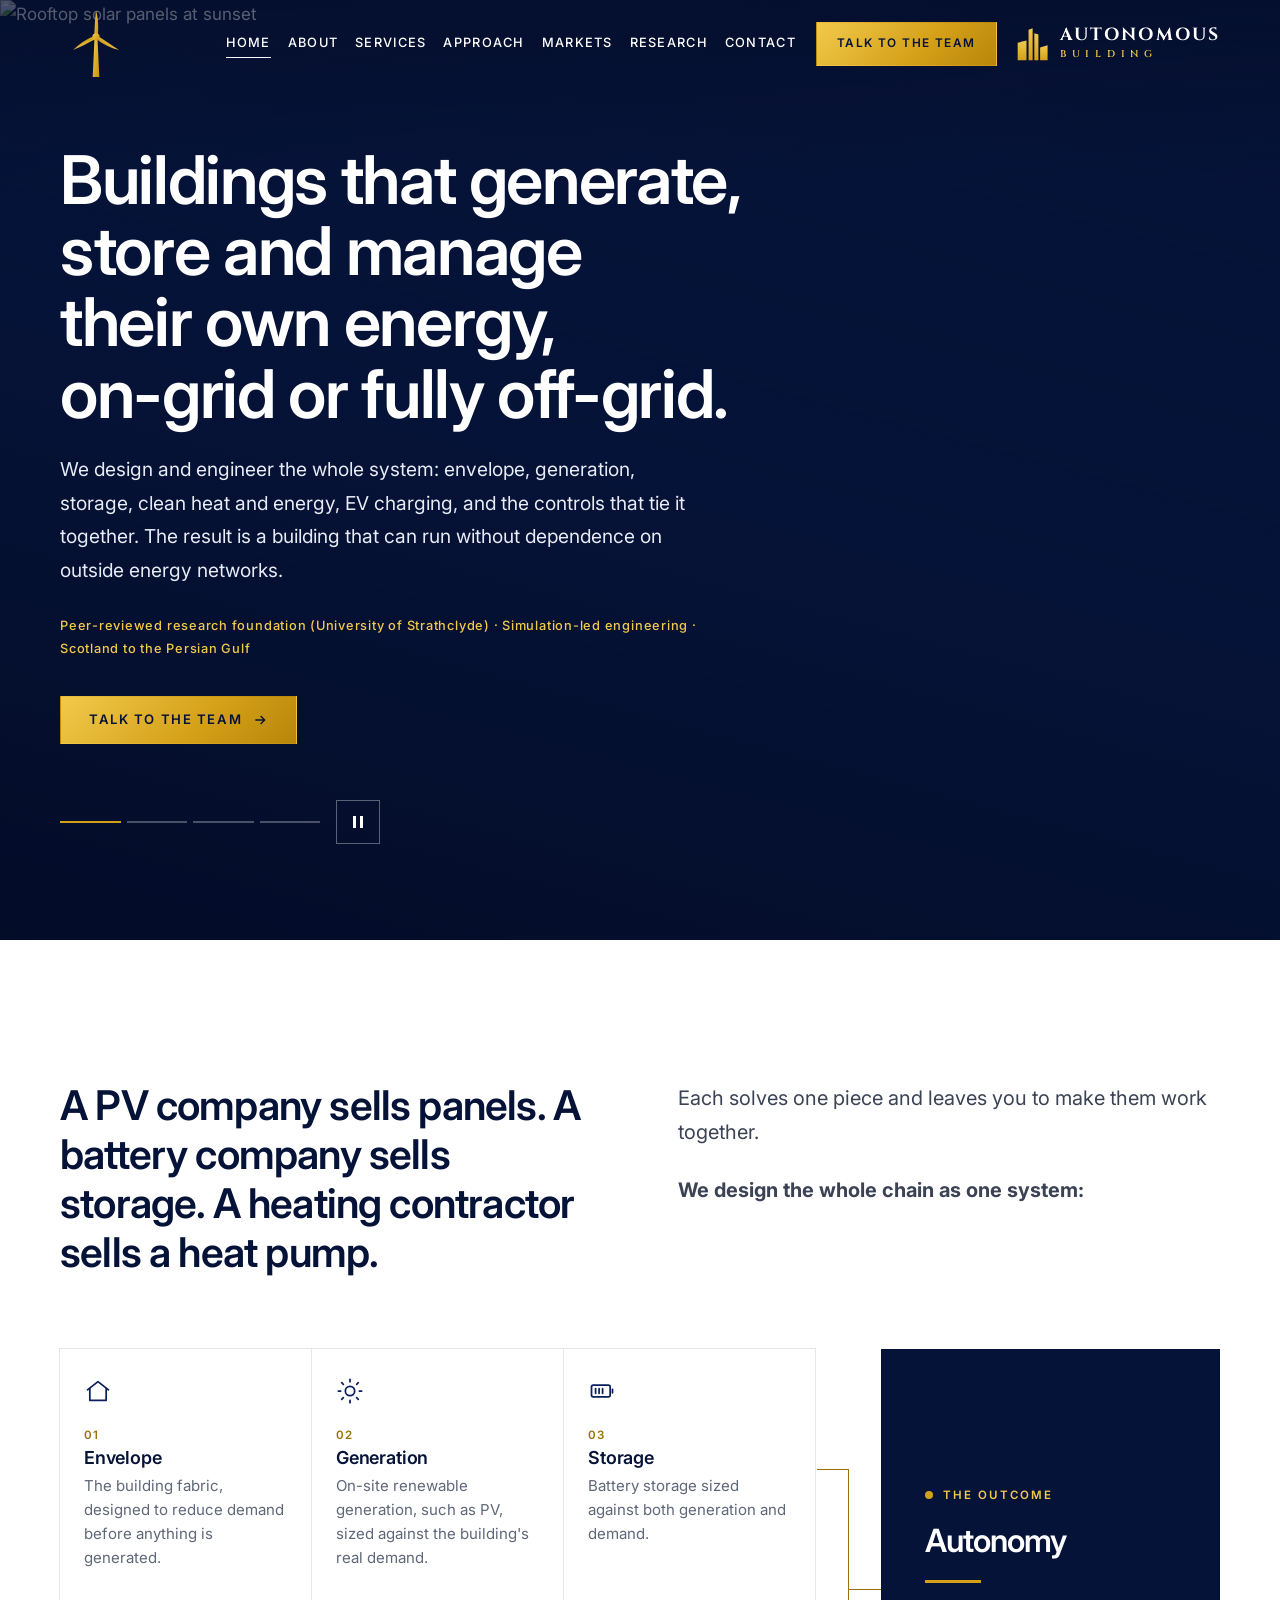
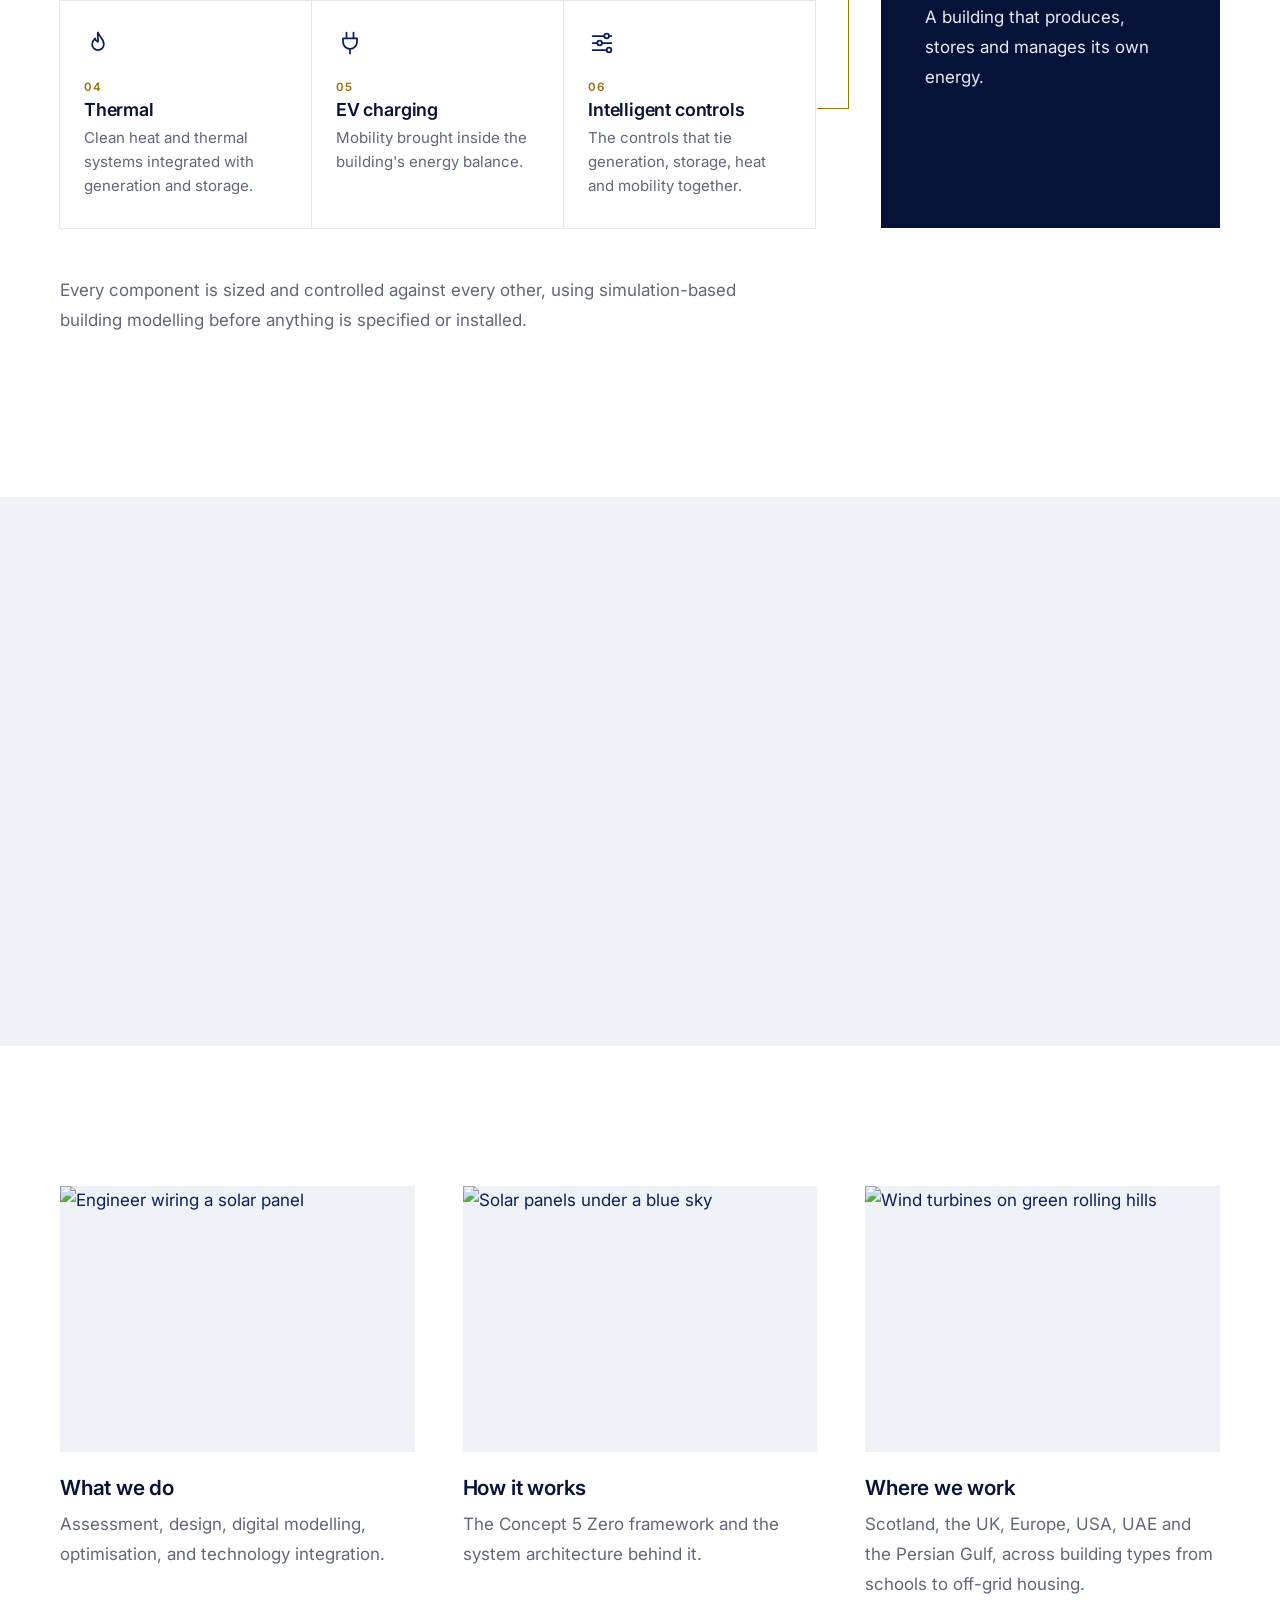
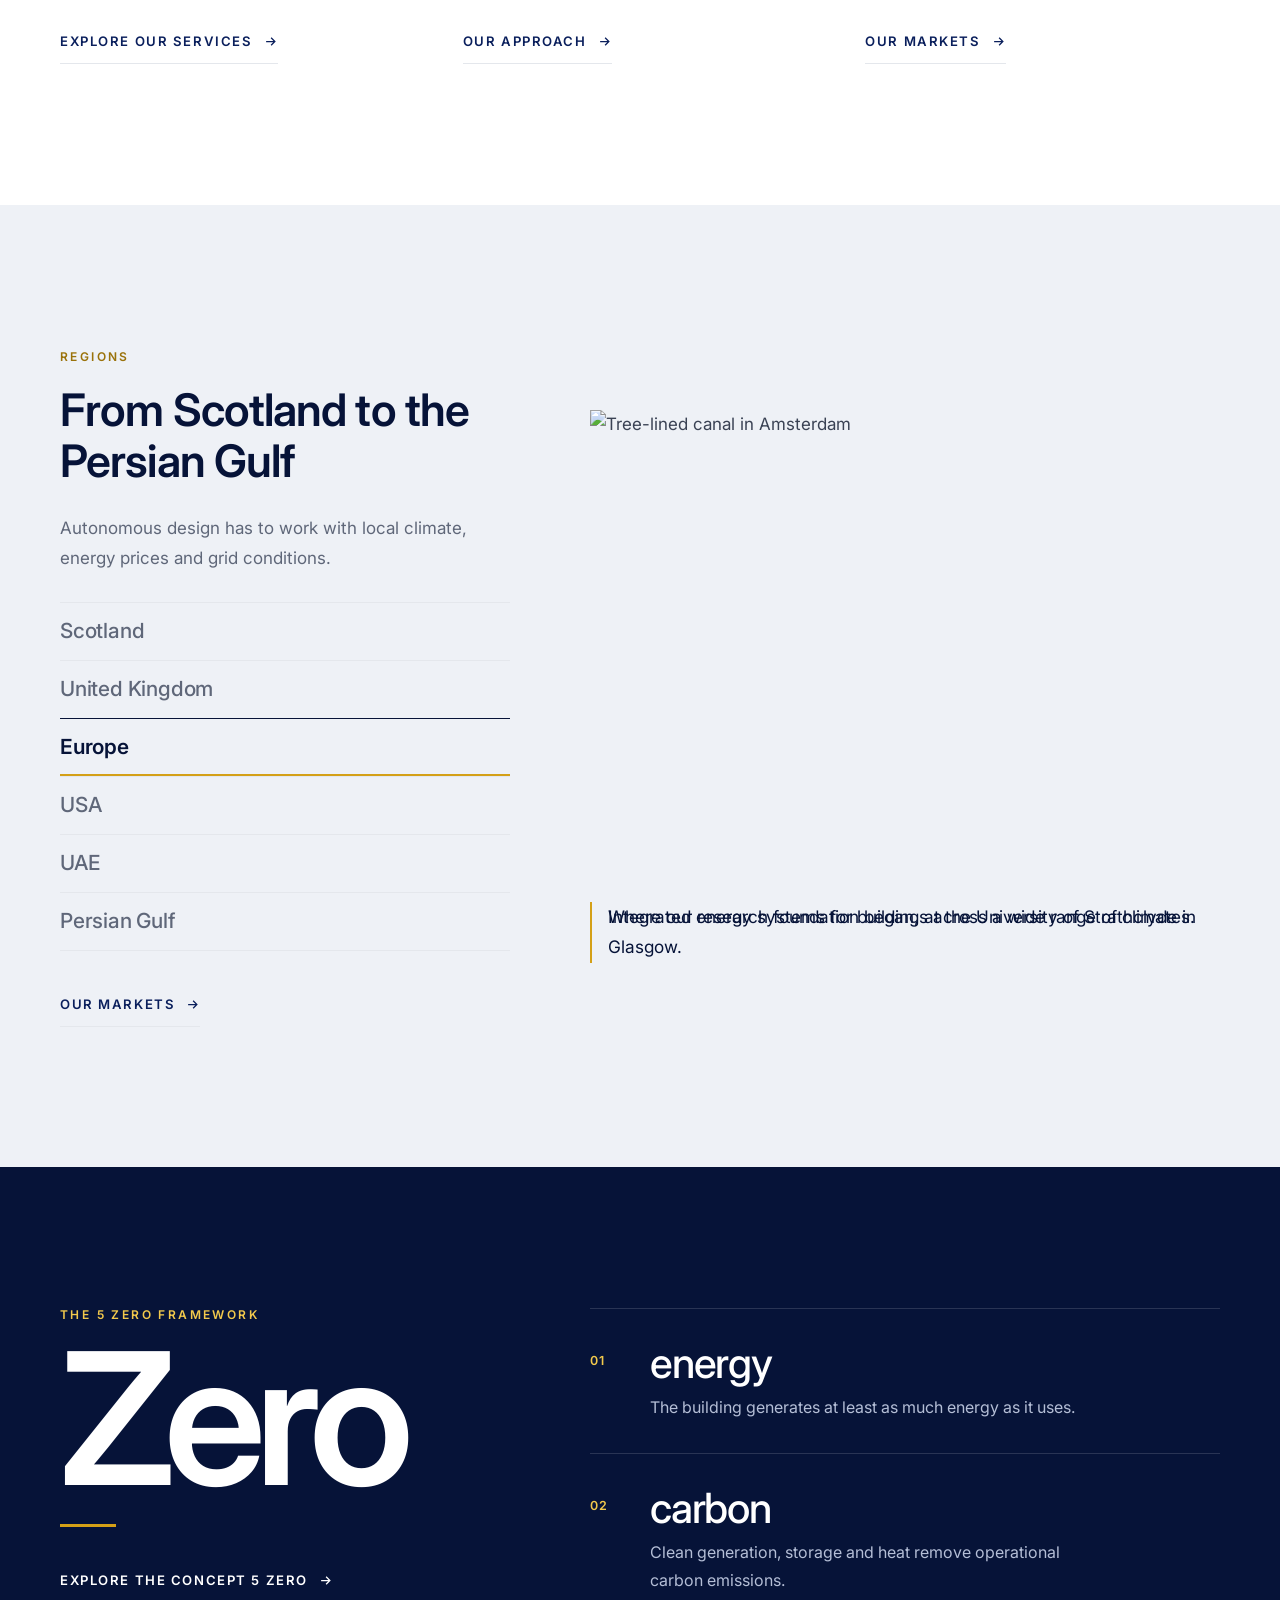
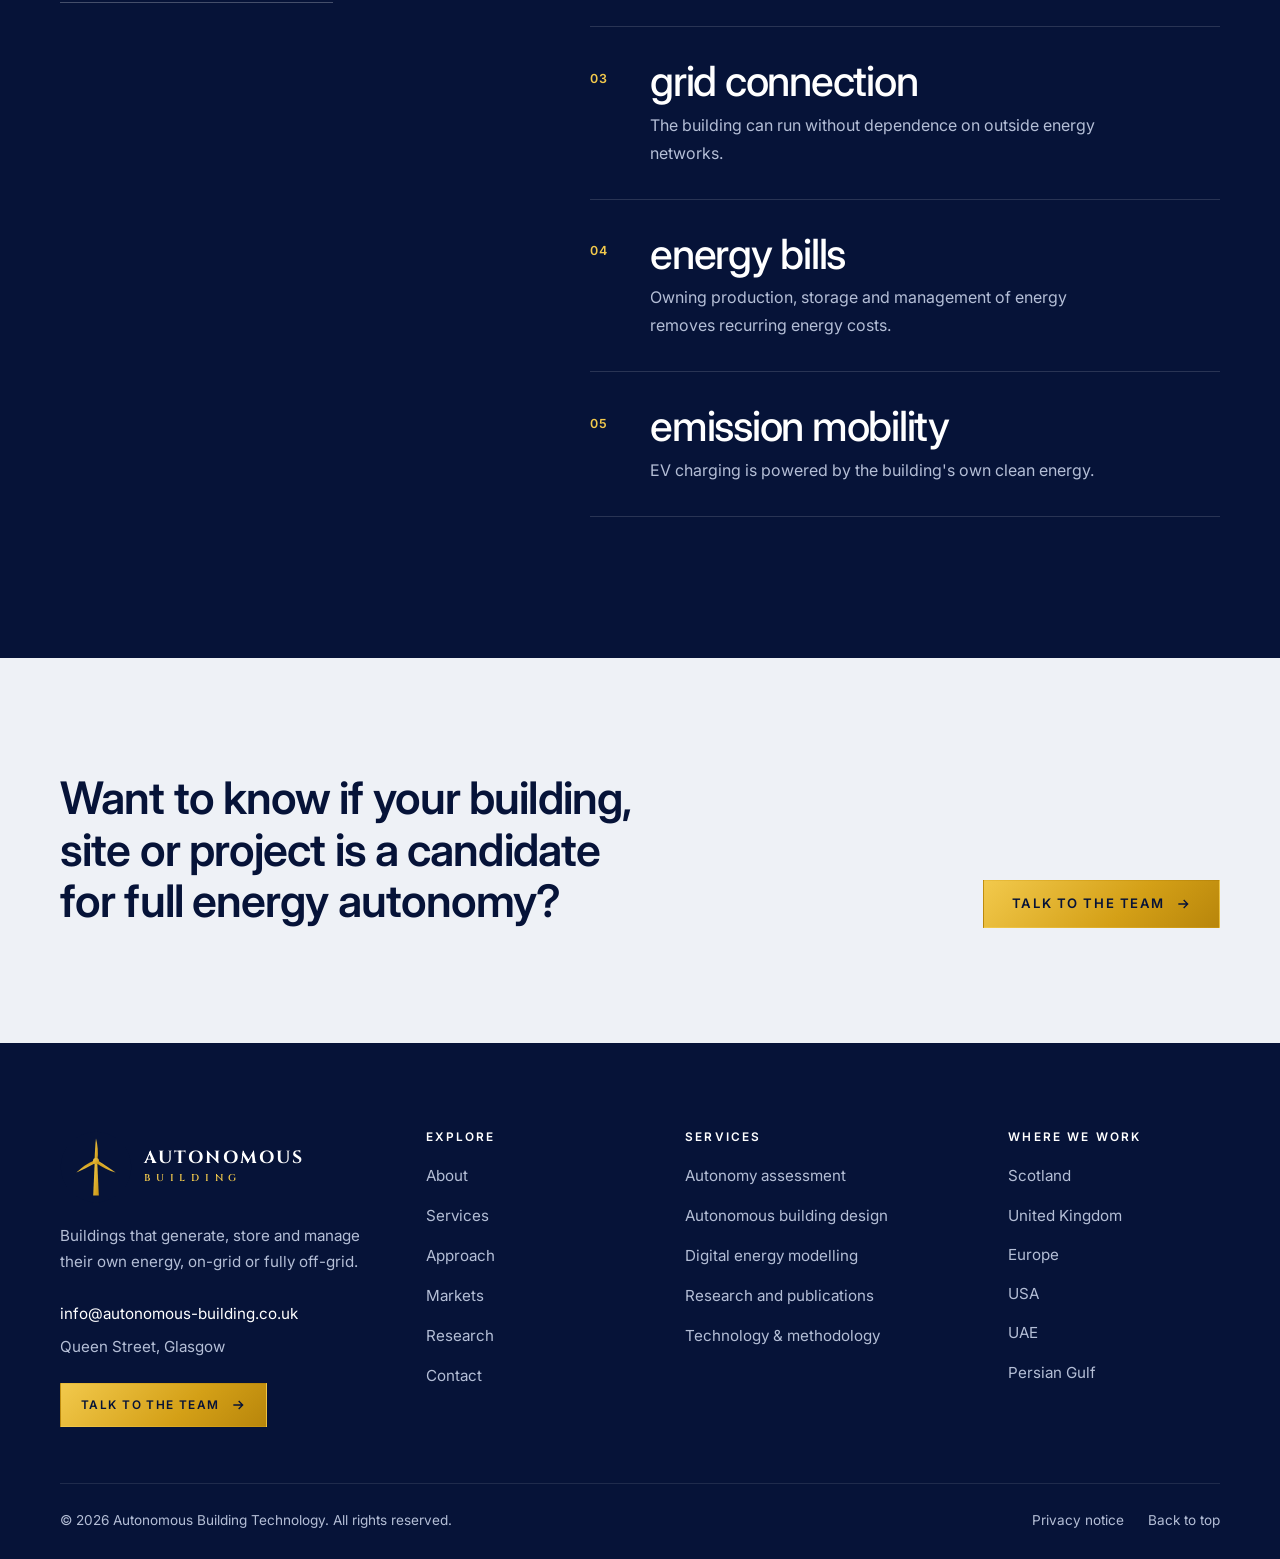
==== commit 5a8c5438: "Add files via upload" ====
--- a/index.html
+++ b/index.html
@@ -16,7 +16,7 @@
   <meta property="og:description" content="We design buildings that generate, store and manage their own energy, on-grid or fully off-grid. Simulation-led engineering, from Scotland to the Persian Gulf.">
   <meta property="og:image" content="https://images.unsplash.com/photo-1613665813446-82a78c468a1d?auto=format&fit=crop&w=1200&h=630&q=75">
   <meta name="twitter:card" content="summary_large_image">
-  <link rel="icon" href="assets/img/cog.svg" type="image/svg+xml">
+  <link rel="icon" href="assets/img/turbine.svg" type="image/svg+xml">
   <link rel="apple-touch-icon" href="assets/img/apple-touch-icon.png">
   <link rel="preconnect" href="https://fonts.googleapis.com">
   <link rel="preconnect" href="https://fonts.gstatic.com" crossorigin>
@@ -58,24 +58,18 @@
   <header class="site-header">
     <div class="container">
       <a class="brand" href="index.html" aria-label="Autonomous Building Technology, home">
-        <svg class="brand__cog" viewBox="0 0 100 100" aria-hidden="true">
-          <defs><linearGradient id="cogGold" x1="0" y1="0" x2="1" y2="1"><stop offset="0" stop-color="#F2C94C"/><stop offset="1" stop-color="#C8930F"/></linearGradient></defs>
-          <g class="cog-ring" fill="url(#cogGold)">
-            <circle cx="50" cy="50" r="30" fill="none" stroke="url(#cogGold)" stroke-width="9"/>
-            <rect x="45" y="7" width="10" height="12" rx="2"/>
-            <rect x="45" y="7" width="10" height="12" rx="2" transform="rotate(45 50 50)"/>
-            <rect x="45" y="7" width="10" height="12" rx="2" transform="rotate(90 50 50)"/>
-            <rect x="45" y="7" width="10" height="12" rx="2" transform="rotate(135 50 50)"/>
-            <rect x="45" y="7" width="10" height="12" rx="2" transform="rotate(180 50 50)"/>
-            <rect x="45" y="7" width="10" height="12" rx="2" transform="rotate(225 50 50)"/>
-            <rect x="45" y="7" width="10" height="12" rx="2" transform="rotate(270 50 50)"/>
-            <rect x="45" y="7" width="10" height="12" rx="2" transform="rotate(315 50 50)"/>
+        <svg class="brand__mark" viewBox="0 0 100 100" aria-hidden="true">
+          <defs><linearGradient id="turbineGold" x1="0" y1="0" x2="1" y2="1"><stop offset="0" stop-color="#F2C94C"/><stop offset="1" stop-color="#C8930F"/></linearGradient></defs>
+          <g fill="url(#turbineGold)">
+            <polygon points="47.8,44 52.2,44 54.6,96 45.4,96"/>
           </g>
-          <g fill="url(#cogGold)">
-            <rect x="37" y="47" width="7" height="15"/><rect x="45.5" y="35" width="4.5" height="27"/><rect x="51.5" y="40" width="4" height="22"/><rect x="57" y="50" width="6" height="12"/><rect x="35" y="62.5" width="30" height="2"/>
+          <g class="turbine-rotor" fill="url(#turbineGold)">
+            <path id="turbineBlade" d="M47.6 39 C48.2 25 48.8 13 50 3 C52.8 13 54 26 52.4 39 Z"/>
+            <use href="#turbineBlade" transform="rotate(120 50 40)"/>
+            <use href="#turbineBlade" transform="rotate(240 50 40)"/>
+            <circle cx="50" cy="40" r="5"/>
           </g>
         </svg>
-        <span class="brand__text"><span class="brand__name">AUTONOMOUS</span><span class="brand__sub">BUILDING</span></span>
       </a>
       <button class="nav-toggle" aria-expanded="false" aria-controls="site-nav" aria-label="Open menu"><span class="nav-toggle__bars"></span></button>
       <nav class="nav" id="site-nav" aria-label="Main">
@@ -90,6 +84,13 @@
         </ul>
         <a class="btn btn--gold btn--sm" href="contact.html">Talk to the team</a>
       </nav>
+      <a class="header-mark" href="index.html" tabindex="-1" aria-hidden="true">
+        <svg viewBox="8 14 92 100">
+          <defs><linearGradient id="markGold" x1="0" y1="0" x2="0" y2="1"><stop offset="0" stop-color="#F2C94C"/><stop offset="1" stop-color="#D4A017"/></linearGradient></defs>
+          <g fill="url(#markGold)"><polygon points="10,60 36,54 36,112 10,112"/><polygon points="42,22 54,18 54,112 42,112"/><polygon points="59,32 71,36 71,112 59,112"/><polygon points="76,74 98,68 98,112 76,112"/></g>
+        </svg>
+        <span class="brand__text"><span class="brand__name">AUTONOMOUS</span><span class="brand__sub">BUILDING</span></span>
+      </a>
     </div>
   </header>
 
@@ -296,7 +297,7 @@
       <div class="footer-grid">
         <div class="footer-about">
           <a class="brand" href="index.html" aria-label="Autonomous Building Technology, home">
-            <img class="brand__cog" src="assets/img/cog.svg" alt="" width="44" height="44">
+            <img class="brand__mark" src="assets/img/turbine.svg" alt="" width="44" height="44">
             <span class="brand__text"><span class="brand__name">AUTONOMOUS</span><span class="brand__sub">BUILDING</span></span>
           </a>
           <p>Buildings that generate, store and manage their own energy, <span class="nw">on-grid</span> or fully <span class="nw">off-grid</span>.</p>
--- a/assets/css/styles.css
+++ b/assets/css/styles.css
@@ -88,14 +88,16 @@
 
 /* ---------- Header ---------- */
 .site-header { position: fixed; inset: 0 0 auto 0; z-index: 100; height: var(--header-h); display: flex; align-items: center; transition: background .35s, border-color .35s; border-bottom: 1px solid transparent; }
-.site-header .container { display: flex; align-items: center; justify-content: space-between; gap: 24px; }
+.site-header .container { display: flex; align-items: center; justify-content: space-between; gap: 16px; }
+@media (min-width: 480px) { .site-header .container { gap: 24px; } }
 .site-header.is-scrolled { background: #fff; border-bottom-color: var(--line); }
 
-.brand { display: flex; align-items: center; gap: 12px; color: #fff; min-height: 44px; }
+.brand { display: flex; align-items: center; gap: 12px; color: #fff; min-height: 44px; margin-right: auto; }
 .brand:hover { color: inherit; }
-.brand__cog { width: 38px; height: 38px; flex: none; }
-.brand__cog .cog-ring { transform-origin: 50px 50px; animation: spin 14s linear infinite; }
-.brand:hover .cog-ring { animation-duration: 4s; }
+/* Wind turbine emblem, alone at top left: the tower stays still, only the rotor turns (owner requirement, 2026-10-07) */
+.brand__mark { width: 60px; height: 60px; flex: none; }
+.brand__mark .turbine-rotor { transform-origin: 50px 40px; animation: spin 4s linear infinite; }
+.brand:hover .turbine-rotor { animation-duration: 2s; }
 @keyframes spin { to { transform: rotate(360deg); } }
 .brand__text { display: flex; flex-direction: column; line-height: 1; }
 .brand__name { font-family: var(--font-brand); font-weight: 700; font-size: .95rem; letter-spacing: .12em; color: #fff; transition: color .35s; }
@@ -103,12 +105,17 @@
 .is-scrolled .brand__name { color: var(--navy-deep); }
 .is-scrolled .brand__sub { color: var(--gold-dark); }
 @media (min-width: 1200px) {
-  .brand__cog { width: 44px; height: 44px; }
+  .brand__mark { width: 72px; height: 72px; }
   .brand__name { font-size: 1.1rem; }
   .brand__sub { font-size: .62rem; }
 }
 
-.nav-toggle { display: flex; align-items: center; justify-content: center; width: 48px; height: 48px; margin-right: -12px; background: none; border: 0; cursor: pointer; color: #fff; }
+/* Logo lockup at top right: gold skyline mark + wordmark (owner request, 2026-10-07). Sits beside the menu button below 1200px. */
+.header-mark { display: flex; align-items: center; gap: 10px; flex: none; order: 2; min-height: 44px; }
+.header-mark:hover { color: inherit; }
+.header-mark svg { width: auto; height: 28px; }
+
+.nav-toggle { order: 3; display: flex; align-items: center; justify-content: center; width: 48px; height: 48px; margin-right: -12px; background: none; border: 0; cursor: pointer; color: #fff; }
 .is-scrolled .nav-toggle, .is-open .nav-toggle { color: var(--navy-deep); }
 .nav-toggle__bars { display: block; width: 24px; height: 2px; background: currentColor; position: relative; }
 .nav-toggle__bars::before, .nav-toggle__bars::after { content: ""; position: absolute; left: 0; width: 24px; height: 2px; background: currentColor; transition: transform .3s var(--ease), top .3s; }
@@ -137,6 +144,8 @@
 /* Desktop nav */
 @media (min-width: 1200px) {
   .nav-toggle { display: none; }
+  .header-mark { order: 0; gap: 12px; }
+  .header-mark svg { height: 34px; }
   .nav { position: static; flex-direction: row; align-items: center; gap: 28px; padding: 0; background: none; overflow: visible; opacity: 1; visibility: visible; }
   .nav__list { display: flex; gap: 22px; }
   .nav__link { position: relative; min-height: 44px; font-size: .8rem; letter-spacing: .1em; text-transform: uppercase; color: #fff; border: 0; }
@@ -146,7 +155,13 @@
   .nav__link[aria-current="page"] { color: #fff; }
   .is-scrolled .nav__link { color: var(--navy-deep); }
   .is-scrolled .nav__link[aria-current="page"] { color: var(--gold-dark); }
-  .nav .btn { margin-top: 0; }
+  .nav .btn { margin-top: 0; white-space: nowrap; }
+}
+/* 1200-1349: the logo lockup now shares the right side, so tighten the nav to keep one line */
+@media (min-width: 1200px) and (max-width: 1349px) {
+  .site-header .container { gap: 20px; }
+  .nav { gap: 20px; }
+  .nav__list { gap: 17px; }
 }
 
 /* ---------- Hero (home) ---------- */
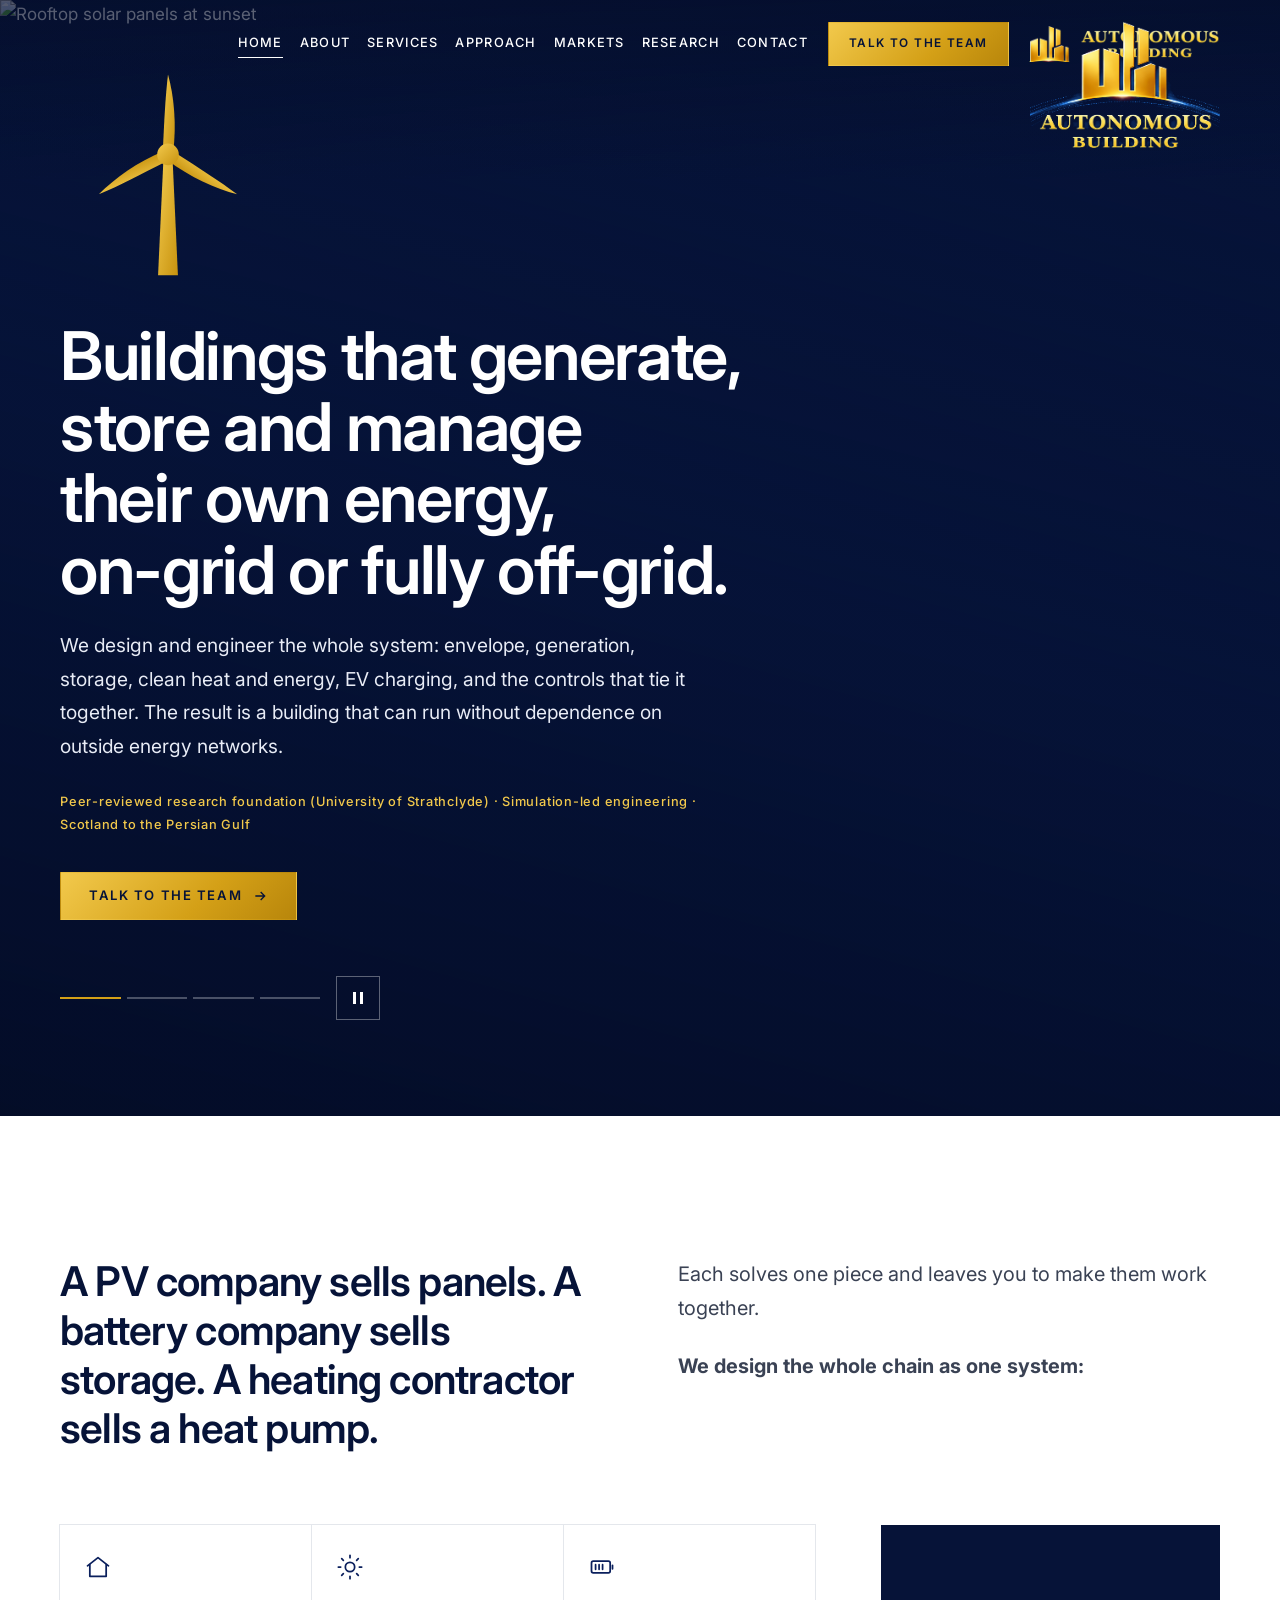
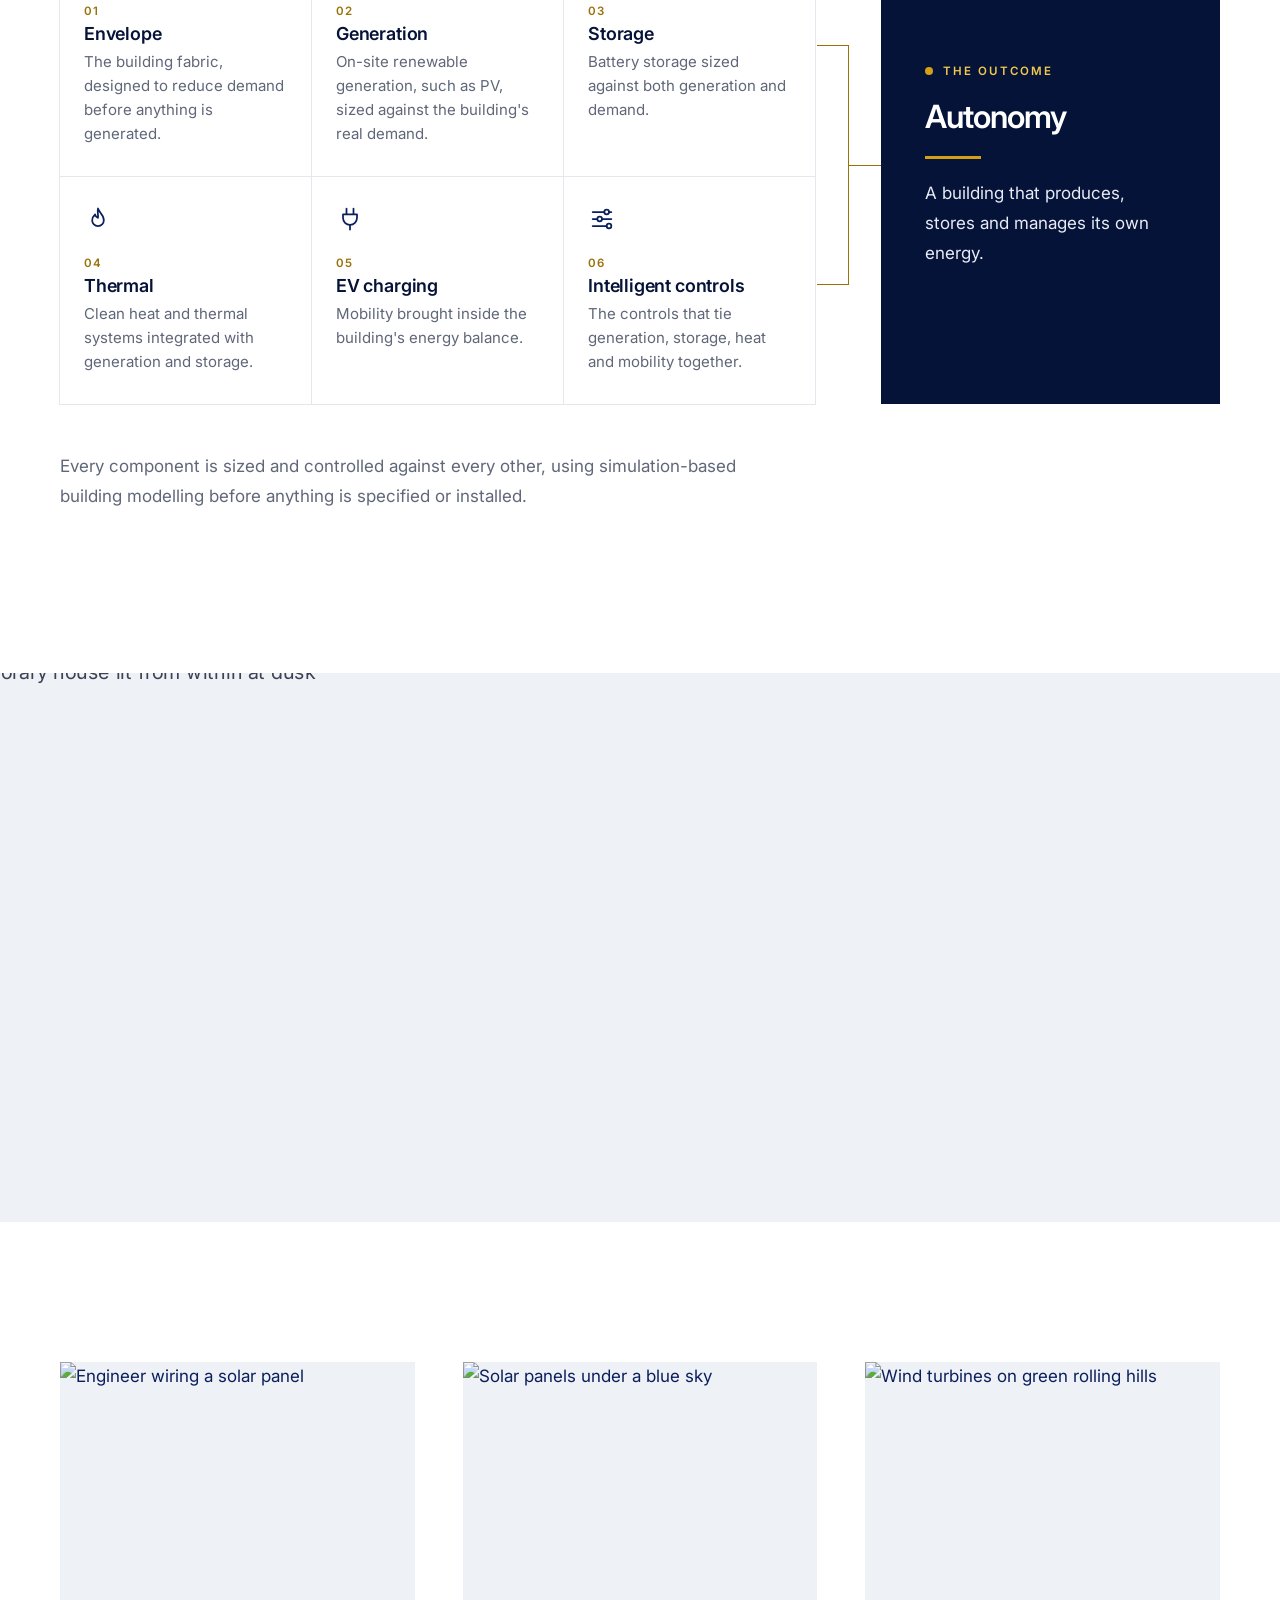
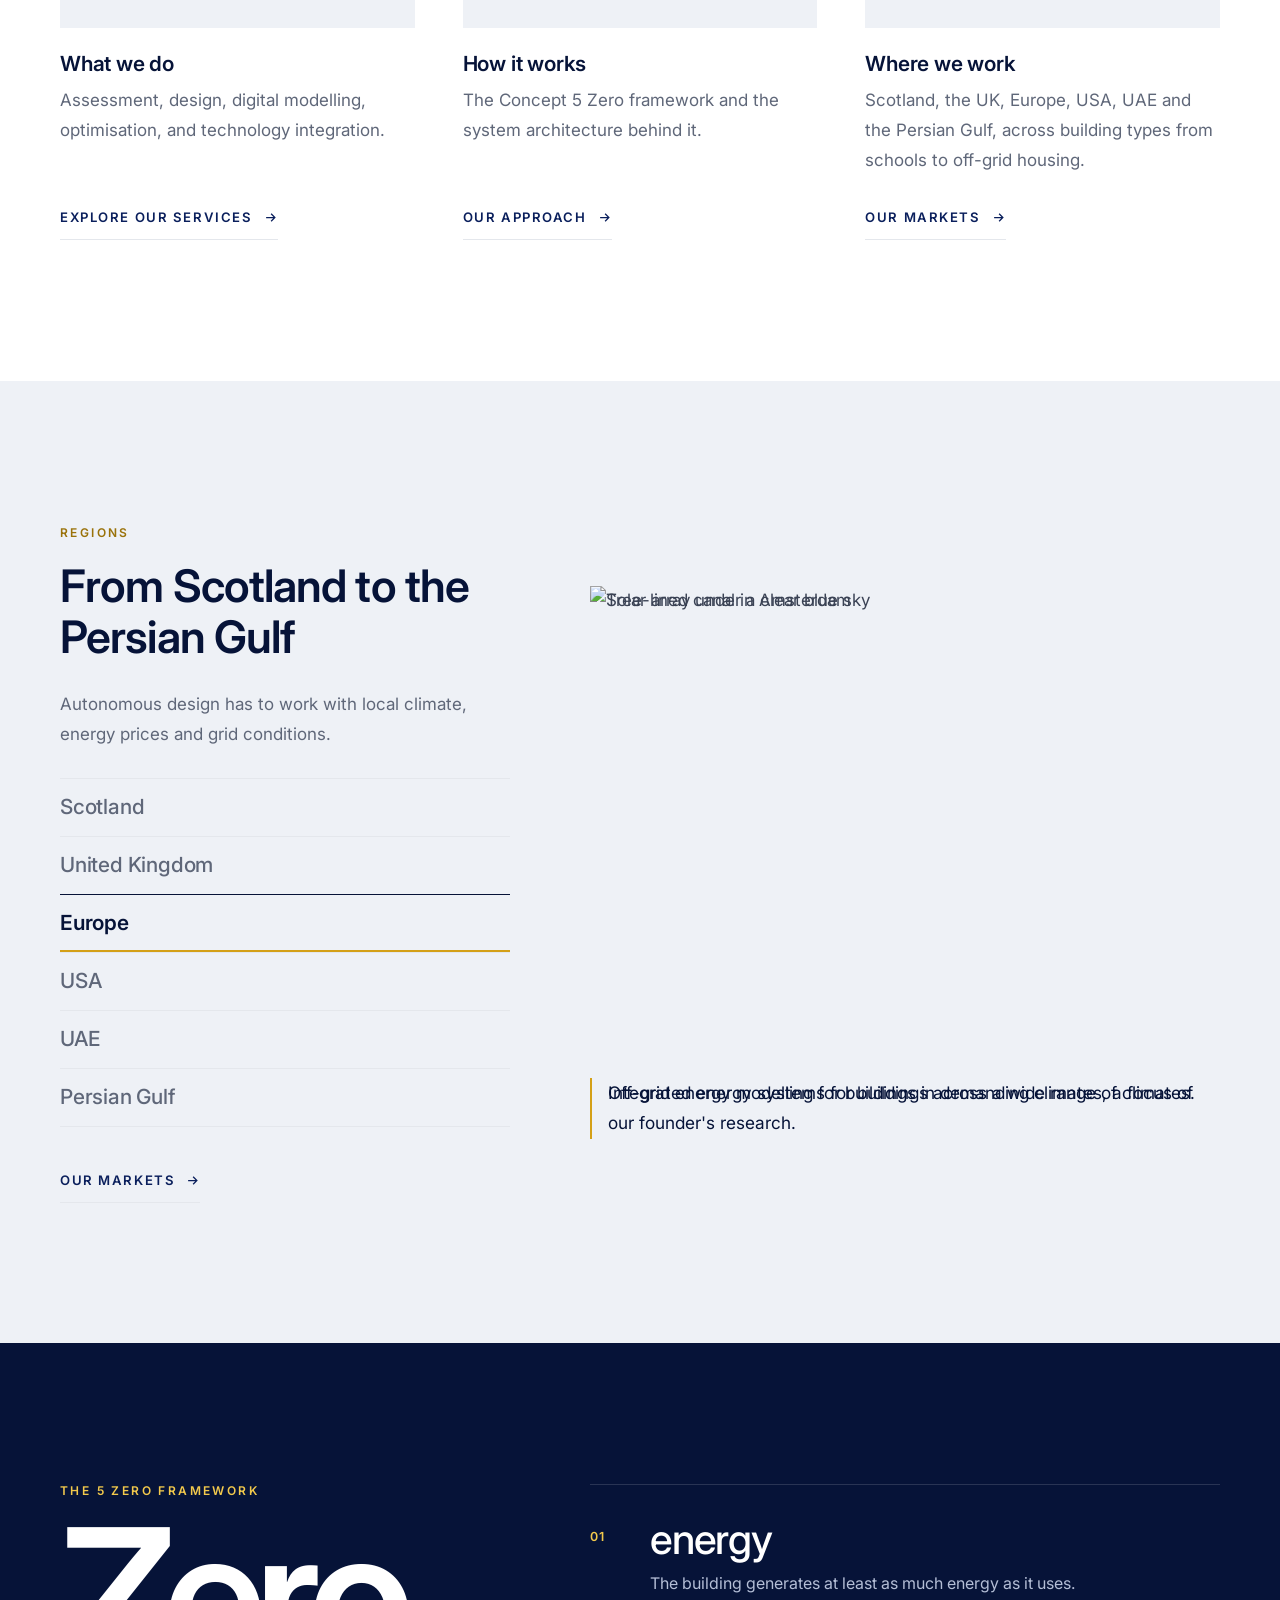
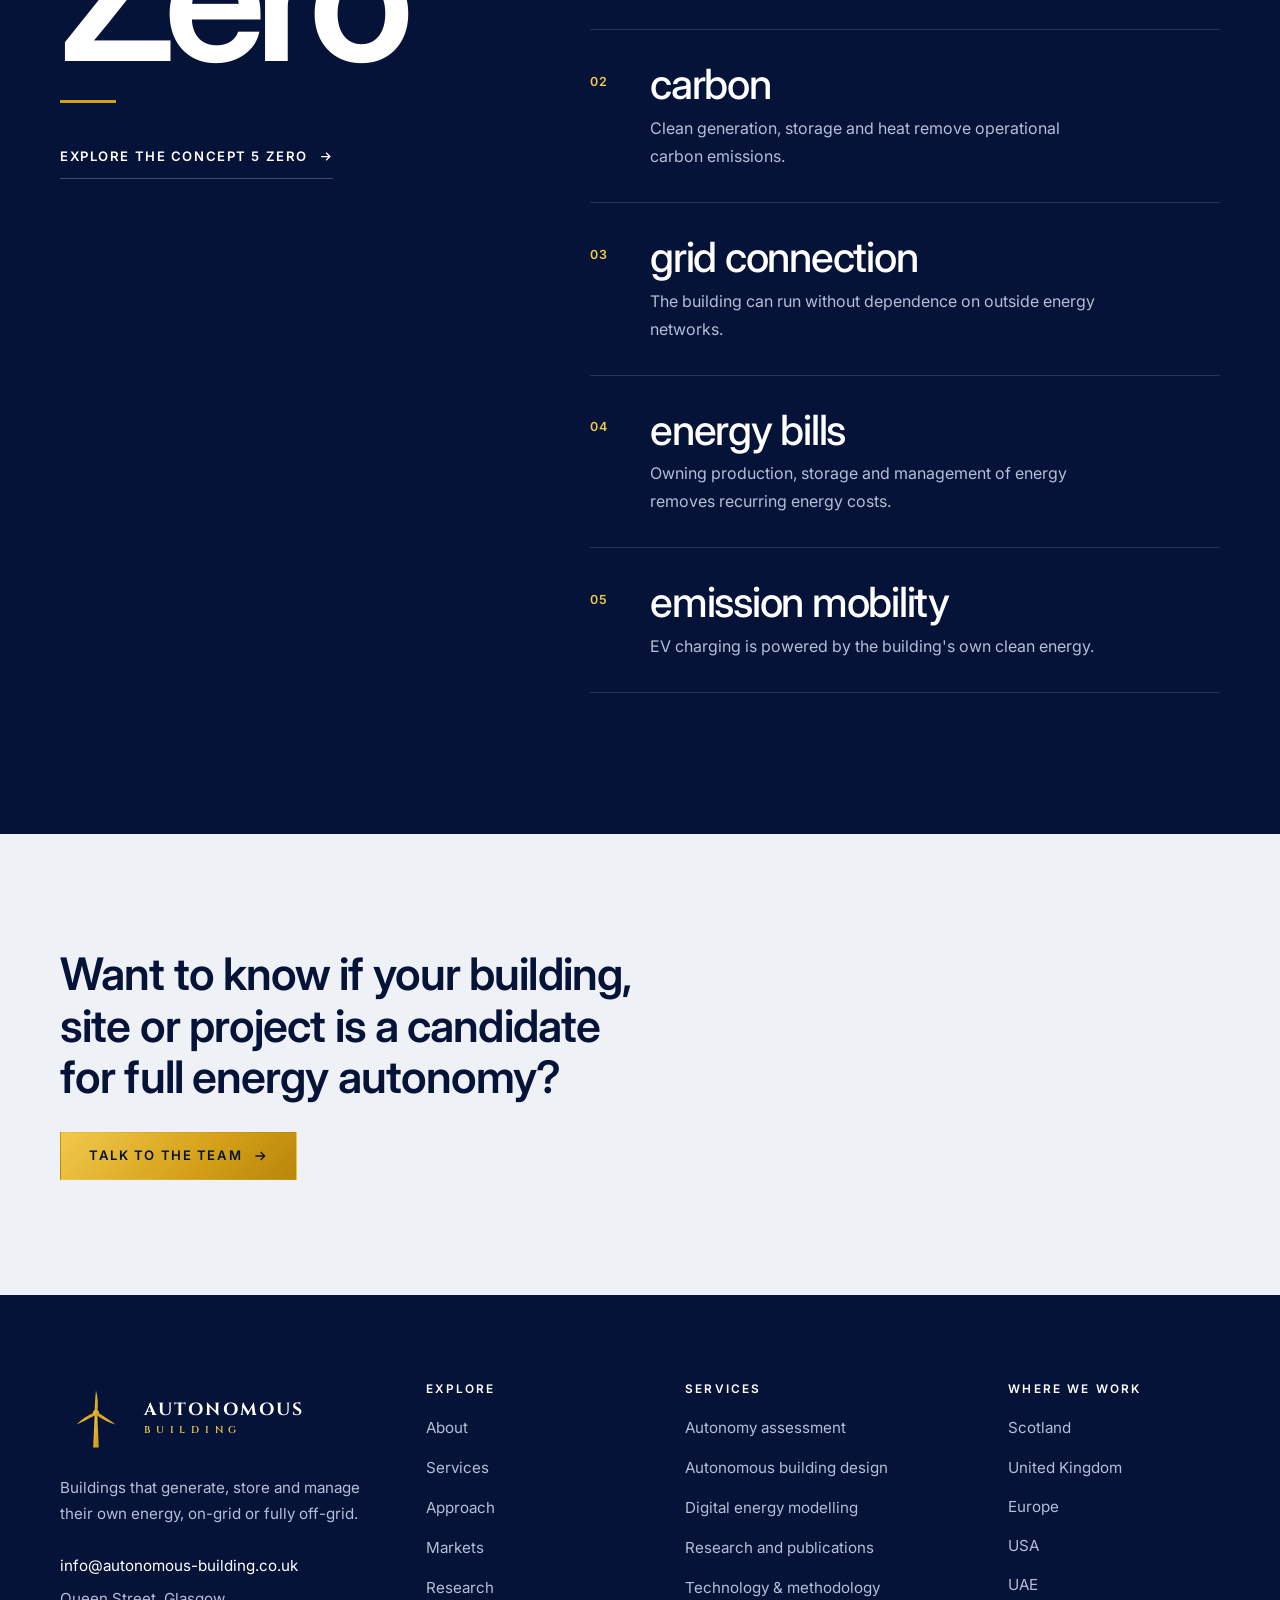
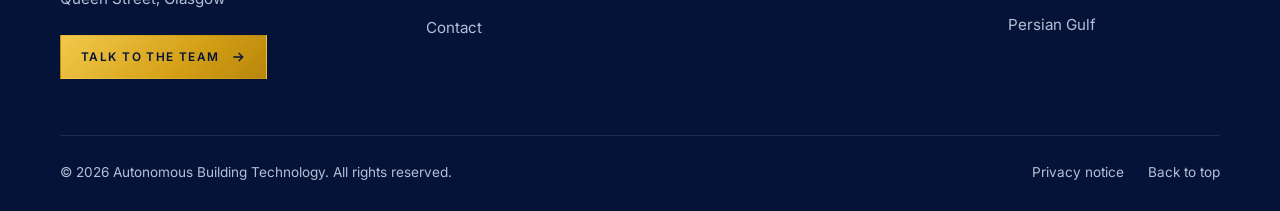
==== commit 4964d794: "Add files via upload" ====
--- a/index.html
+++ b/index.html
@@ -84,12 +84,10 @@
         </ul>
         <a class="btn btn--gold btn--sm" href="contact.html">Talk to the team</a>
       </nav>
+      <!-- The owner's exact logo (cut out of "Autonmous Building-Logo.png"): full lockup at first glance, compact row once scrolled -->
       <a class="header-mark" href="index.html" tabindex="-1" aria-hidden="true">
-        <svg viewBox="8 14 92 100">
-          <defs><linearGradient id="markGold" x1="0" y1="0" x2="0" y2="1"><stop offset="0" stop-color="#F2C94C"/><stop offset="1" stop-color="#D4A017"/></linearGradient></defs>
-          <g fill="url(#markGold)"><polygon points="10,60 36,54 36,112 10,112"/><polygon points="42,22 54,18 54,112 42,112"/><polygon points="59,32 71,36 71,112 59,112"/><polygon points="76,74 98,68 98,112 76,112"/></g>
-        </svg>
-        <span class="brand__text"><span class="brand__name">AUTONOMOUS</span><span class="brand__sub">BUILDING</span></span>
+        <img class="logo-full" src="assets/img/logo-full.png" alt="" width="446" height="300" fetchpriority="high">
+        <span class="logo-row"><img class="logo-row__mark" src="assets/img/logo-mark.png" alt="" width="92" height="80"><img class="logo-row__word" src="assets/img/logo-word.png" alt="" width="320" height="64"></span>
       </a>
     </div>
   </header>
--- a/assets/css/styles.css
+++ b/assets/css/styles.css
@@ -26,10 +26,11 @@
   --gutter: 20px;
   --section: clamp(72px, 11vw, 150px);
   --header-h: 76px;
+  --brand-reach: 150px; /* bottom edge of the big first-glance turbine */
   --ease: cubic-bezier(.2, .7, .2, 1);
 }
-@media (min-width: 768px) { :root { --gutter: 40px; } }
-@media (min-width: 1200px) { :root { --header-h: 88px; } }
+@media (min-width: 768px) { :root { --gutter: 40px; --brand-reach: 175px; } }
+@media (min-width: 1200px) { :root { --header-h: 88px; --brand-reach: 296px; } }
 
 /* ---------- Base ---------- */
 *, *::before, *::after { box-sizing: border-box; }
@@ -87,36 +88,47 @@
 .text-link:hover svg { transform: translateX(4px); }
 
 /* ---------- Header ---------- */
+/* Two states (owner, 2026-10-08): "first glance" at the top of the page shows a big turbine and the owner's full
+   logo; once scrolled (.is-scrolled, main.js) or with the menu open, both ease into a compact navy bar. The bar is
+   navy, not white, because the owner's exact gold logo is made for navy and its pale lettering vanishes on white. */
 .site-header { position: fixed; inset: 0 0 auto 0; z-index: 100; height: var(--header-h); display: flex; align-items: center; transition: background .35s, border-color .35s; border-bottom: 1px solid transparent; }
 .site-header .container { display: flex; align-items: center; justify-content: space-between; gap: 16px; }
 @media (min-width: 480px) { .site-header .container { gap: 24px; } }
-.site-header.is-scrolled { background: #fff; border-bottom-color: var(--line); }
+.site-header.is-scrolled, .site-header.is-open { background: var(--navy-deep); border-bottom-color: rgba(255,255,255,.08); }
 
 .brand { display: flex; align-items: center; gap: 12px; color: #fff; min-height: 44px; margin-right: auto; }
 .brand:hover { color: inherit; }
-/* Wind turbine emblem, alone at top left: the tower stays still, only the rotor turns (owner requirement, 2026-10-07) */
-.brand__mark { width: 60px; height: 60px; flex: none; }
+/* Wind turbine, top left: the tower stays still, only the rotor turns. At first glance it is scaled up from its
+   top-left corner (transform, so the layout box and the nav never move). */
+.brand__mark { width: 60px; height: 60px; flex: none; transform-origin: left top; transform: scale(2.2); transition: transform .5s var(--ease); }
+.is-scrolled .brand__mark, .is-open .brand__mark { transform: none; }
 .brand__mark .turbine-rotor { transform-origin: 50px 40px; animation: spin 4s linear infinite; }
 .brand:hover .turbine-rotor { animation-duration: 2s; }
 @keyframes spin { to { transform: rotate(360deg); } }
+/* Footer brand (turbine + wordmark) */
 .brand__text { display: flex; flex-direction: column; line-height: 1; }
-.brand__name { font-family: var(--font-brand); font-weight: 700; font-size: .95rem; letter-spacing: .12em; color: #fff; transition: color .35s; }
-.brand__sub { font-family: var(--font-brand); font-weight: 600; font-size: .55rem; letter-spacing: .58em; color: var(--gold-light); margin-top: 6px; transition: color .35s; }
-.is-scrolled .brand__name { color: var(--navy-deep); }
-.is-scrolled .brand__sub { color: var(--gold-dark); }
+.brand__name { font-family: var(--font-brand); font-weight: 700; font-size: .95rem; letter-spacing: .12em; color: #fff; }
+.brand__sub { font-family: var(--font-brand); font-weight: 600; font-size: .55rem; letter-spacing: .58em; color: var(--gold-light); margin-top: 6px; }
+.site-footer .brand__mark { transform: none; }
+@media (min-width: 768px) { .brand__mark { transform: scale(2.6); } }
 @media (min-width: 1200px) {
-  .brand__mark { width: 72px; height: 72px; }
+  /* drop it below the nav row so the spinning blades never sweep across the links */
+  .brand__mark { width: 72px; height: 72px; transform: translateY(60px) scale(3); }
   .brand__name { font-size: 1.1rem; }
   .brand__sub { font-size: .62rem; }
 }
 
-/* Logo lockup at top right: gold skyline mark + wordmark (owner request, 2026-10-07). Sits beside the menu button below 1200px. */
-.header-mark { display: flex; align-items: center; gap: 10px; flex: none; order: 2; min-height: 44px; }
-.header-mark:hover { color: inherit; }
-.header-mark svg { width: auto; height: 28px; }
+/* The owner's exact logo, top right (cut out of the supplied PNG). Beside the menu button below 1200px. */
+.header-mark { position: relative; display: flex; align-items: center; flex: none; order: 2; min-height: 44px; }
+.logo-full { position: absolute; top: 0; right: 0; width: 120px; height: auto; max-width: none; transform-origin: right top; transition: opacity .4s, transform .5s var(--ease); }
+.logo-row { display: flex; align-items: center; gap: 8px; opacity: 0; transition: opacity .4s; }
+.logo-row__mark { width: auto; height: 30px; }
+.logo-row__word { width: auto; height: 24px; }
+.is-scrolled .logo-full, .is-open .logo-full { opacity: 0; transform: scale(.6); }
+.is-scrolled .logo-row, .is-open .logo-row { opacity: 1; }
+@media (min-width: 768px) { .logo-full { width: 160px; } }
 
 .nav-toggle { order: 3; display: flex; align-items: center; justify-content: center; width: 48px; height: 48px; margin-right: -12px; background: none; border: 0; cursor: pointer; color: #fff; }
-.is-scrolled .nav-toggle, .is-open .nav-toggle { color: var(--navy-deep); }
 .nav-toggle__bars { display: block; width: 24px; height: 2px; background: currentColor; position: relative; }
 .nav-toggle__bars::before, .nav-toggle__bars::after { content: ""; position: absolute; left: 0; width: 24px; height: 2px; background: currentColor; transition: transform .3s var(--ease), top .3s; }
 .nav-toggle__bars::before { top: -7px; }
@@ -125,10 +137,7 @@
 .is-open .nav-toggle__bars::before { top: 0; transform: rotate(45deg); }
 .is-open .nav-toggle__bars::after { top: 0; transform: rotate(-45deg); }
 
-/* Mobile menu (default) */
-.site-header.is-open { background: #fff; border-bottom-color: var(--line); }
-.is-open .brand__name { color: var(--navy-deep); }
-.is-open .brand__sub { color: var(--gold-dark); }
+/* Mobile menu (default): white panel under the navy bar */
 .nav {
   position: fixed; top: var(--header-h); left: 0; right: 0; bottom: 0; background: #fff;
   display: flex; flex-direction: column; padding: 16px var(--gutter) 40px; overflow-y: auto;
@@ -144,8 +153,11 @@
 /* Desktop nav */
 @media (min-width: 1200px) {
   .nav-toggle { display: none; }
-  .header-mark { order: 0; gap: 12px; }
-  .header-mark svg { height: 34px; }
+  .header-mark { order: 0; }
+  .logo-full { width: 190px; }
+  .logo-row { gap: 10px; }
+  .logo-row__mark { height: 36px; }
+  .logo-row__word { height: 28px; }
   .nav { position: static; flex-direction: row; align-items: center; gap: 28px; padding: 0; background: none; overflow: visible; opacity: 1; visibility: visible; }
   .nav__list { display: flex; gap: 22px; }
   .nav__link { position: relative; min-height: 44px; font-size: .8rem; letter-spacing: .1em; text-transform: uppercase; color: #fff; border: 0; }
@@ -153,16 +165,24 @@
   .nav__link:hover { color: #fff; }
   .nav__link:hover::after, .nav__link[aria-current="page"]::after { transform: scaleX(1); }
   .nav__link[aria-current="page"] { color: #fff; }
-  .is-scrolled .nav__link { color: var(--navy-deep); }
-  .is-scrolled .nav__link[aria-current="page"] { color: var(--gold-dark); }
-  .nav .btn { margin-top: 0; white-space: nowrap; }
-}
-/* 1200-1349: the logo lockup now shares the right side, so tighten the nav to keep one line */
+  .is-scrolled .nav__link[aria-current="page"] { color: var(--gold-light); }
+  .nav .btn { margin-top: 0; white-space: nowrap; transition: opacity .3s, visibility .3s; }
+  /* Home, first glance: the hero already has "Talk to the team", so the header copy waits until you scroll.
+     visibility (not display) keeps its space, so the nav never shifts. */
+  body:has(.hero) .site-header:not(.is-scrolled) .nav .btn { opacity: 0; visibility: hidden; }
+}
+/* Contact page: the header CTA would link to the page you're on */
+.nav:has(.nav__link[href="contact.html"][aria-current="page"]) .btn { display: none; }
+@media (min-width: 1200px) {
+  .nav:has(.nav__link[href="contact.html"][aria-current="page"]) .btn { display: inline-flex; visibility: hidden; }
+}
+/* 1200-1349: the logo shares the right side, so tighten the nav to keep one line */
 @media (min-width: 1200px) and (max-width: 1349px) {
   .site-header .container { gap: 20px; }
   .nav { gap: 20px; }
   .nav__list { gap: 17px; }
 }
+
 
 /* ---------- Hero (home) ---------- */
 .hero { position: relative; min-height: max(720px, 100vh); min-height: max(720px, 100svh); display: flex; align-items: flex-end; color: #fff; background: var(--navy-deep); overflow: hidden; }
@@ -189,7 +209,7 @@
 @keyframes barFill { to { transform: scaleX(1); } }
 .hero::before { content: ""; position: absolute; inset: 0; z-index: 1; background: linear-gradient(15deg, rgba(4,12,38,.9) 0%, rgba(6,19,56,.6) 50%, rgba(6,19,56,.2) 100%); }
 .hero::after { content: ""; position: absolute; left: 0; right: 0; top: 0; height: 180px; z-index: 1; background: linear-gradient(rgba(4,12,38,.5), transparent); }
-.hero__inner { position: relative; z-index: 2; padding-top: calc(var(--header-h) + 56px); padding-bottom: clamp(48px, 8vw, 96px); }
+.hero__inner { position: relative; z-index: 2; padding-top: max(calc(var(--header-h) + 56px), calc(var(--brand-reach) + 24px)); padding-bottom: clamp(48px, 8vw, 96px); }
 .hero h1 { color: #fff; font-size: clamp(2rem, 7vw, 4.2rem); max-width: 20ch; text-wrap: balance; margin-bottom: 24px; }
 .hero__lead { font-size: clamp(1.02rem, 1.5vw, 1.2rem); color: var(--on-dark); max-width: 640px; margin-bottom: 28px; }
 .hero__proof { font-size: .8rem; font-weight: 500; letter-spacing: .06em; color: var(--gold-light); max-width: 640px; margin: 0 0 36px; }
@@ -205,7 +225,7 @@
 html:not(.no-js) .page-banner .container > :nth-child(3) { transition-delay: .3s; }
 html.is-loaded .page-banner .container > * { opacity: 1; transform: none; }
 .page-banner::before { content: ""; position: absolute; inset: 0; z-index: 1; background: linear-gradient(15deg, rgba(4,12,38,.9) 0%, rgba(6,19,56,.55) 55%, rgba(6,19,56,.25) 100%); }
-.page-banner .container { position: relative; z-index: 2; padding-top: calc(var(--header-h) + 56px); padding-bottom: clamp(40px, 6vw, 72px); }
+.page-banner .container { position: relative; z-index: 2; padding-top: max(calc(var(--header-h) + 56px), calc(var(--brand-reach) + 24px)); padding-bottom: clamp(40px, 6vw, 72px); }
 .page-banner h1 { color: #fff; font-size: clamp(2rem, 5vw, 3.6rem); max-width: 22ch; text-wrap: balance; margin-bottom: 14px; }
 .page-banner p { color: var(--on-dark); font-size: 1.1rem; max-width: 620px; margin: 0; }
 @media (min-width: 768px) { .page-banner { min-height: 480px; } }
@@ -398,8 +418,7 @@
 
 /* ---------- CTA block ---------- */
 .cta { background: var(--bg-alt); padding: clamp(64px, 9vw, 120px) 0; }
-.cta .container { display: grid; gap: 28px; align-items: end; }
-@media (min-width: 1024px) { .cta .container { grid-template-columns: 1fr auto; gap: 64px; } }
+.cta .container { display: grid; gap: 28px; justify-items: start; } /* button sits directly under its question */
 .cta h2 { margin: 0; max-width: 26ch; text-wrap: balance; }
 .cta p { margin: 12px 0 0; color: var(--muted); max-width: 560px; }
 
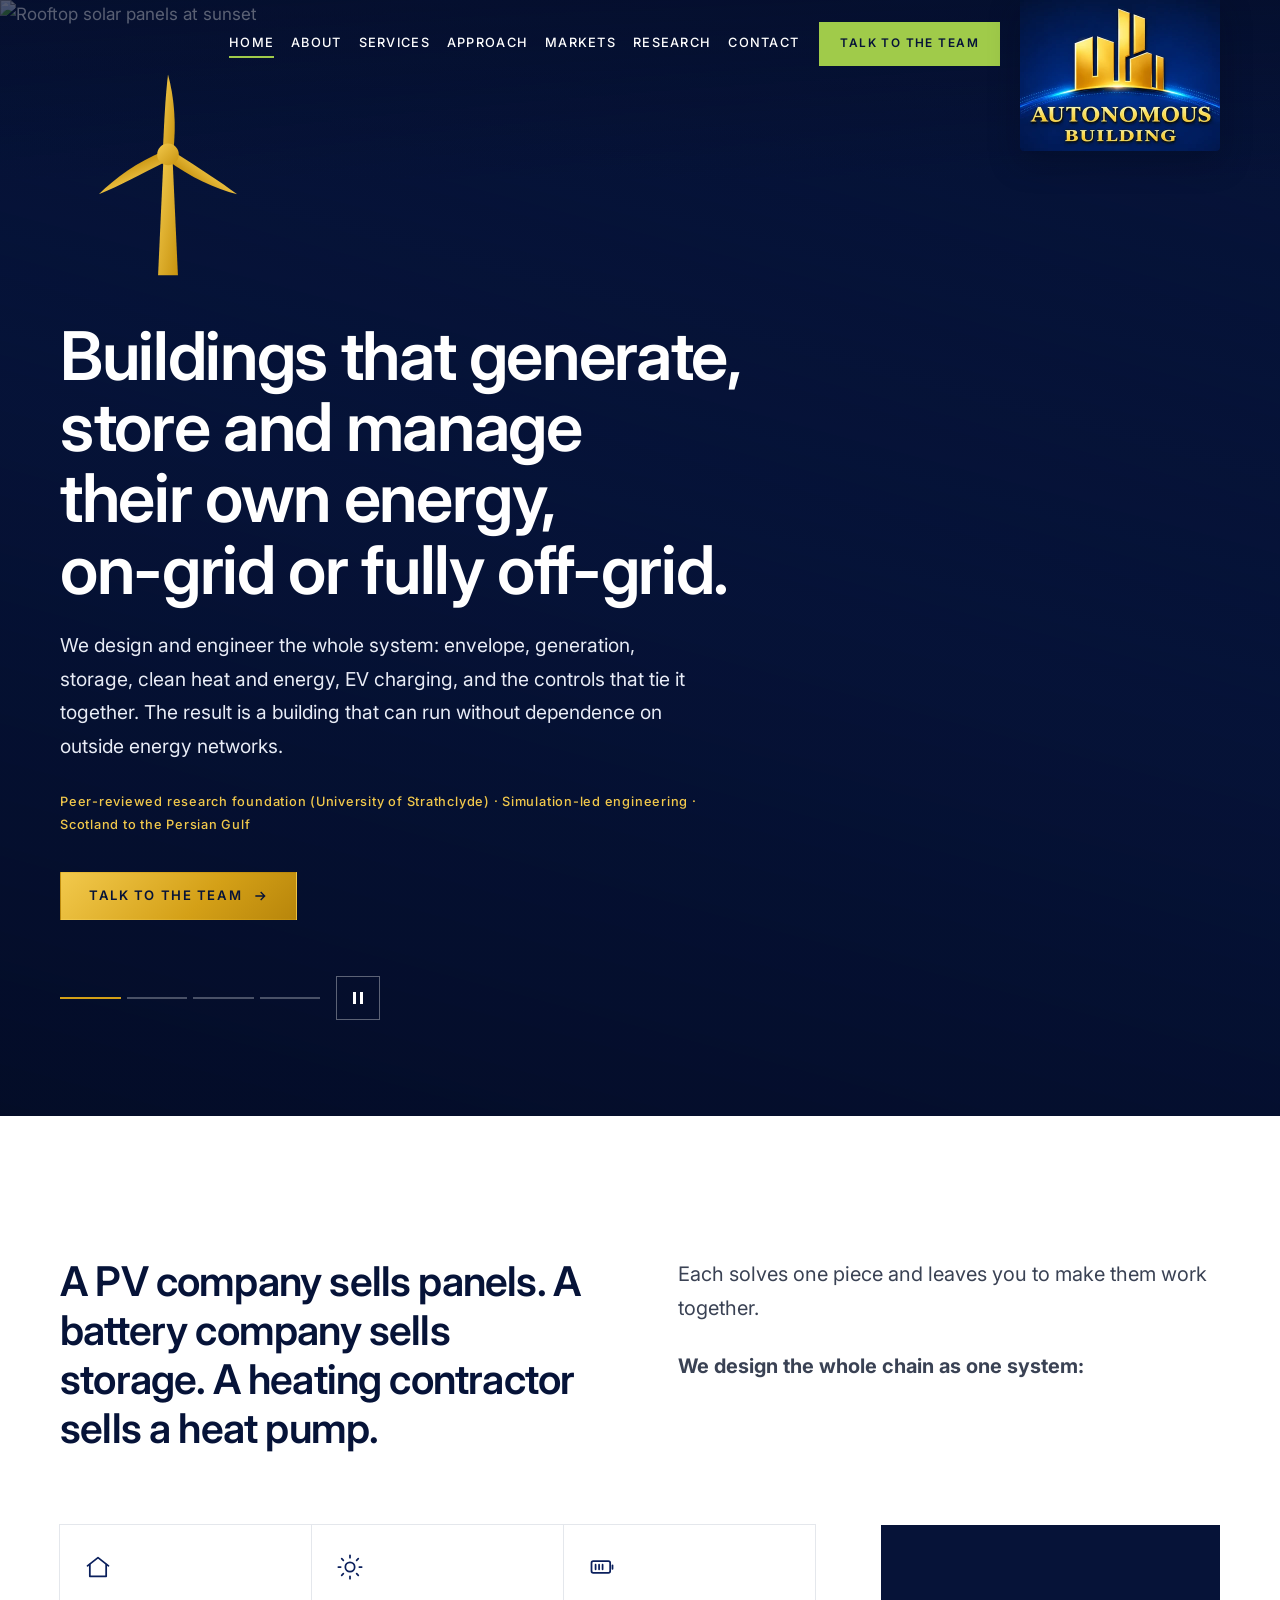
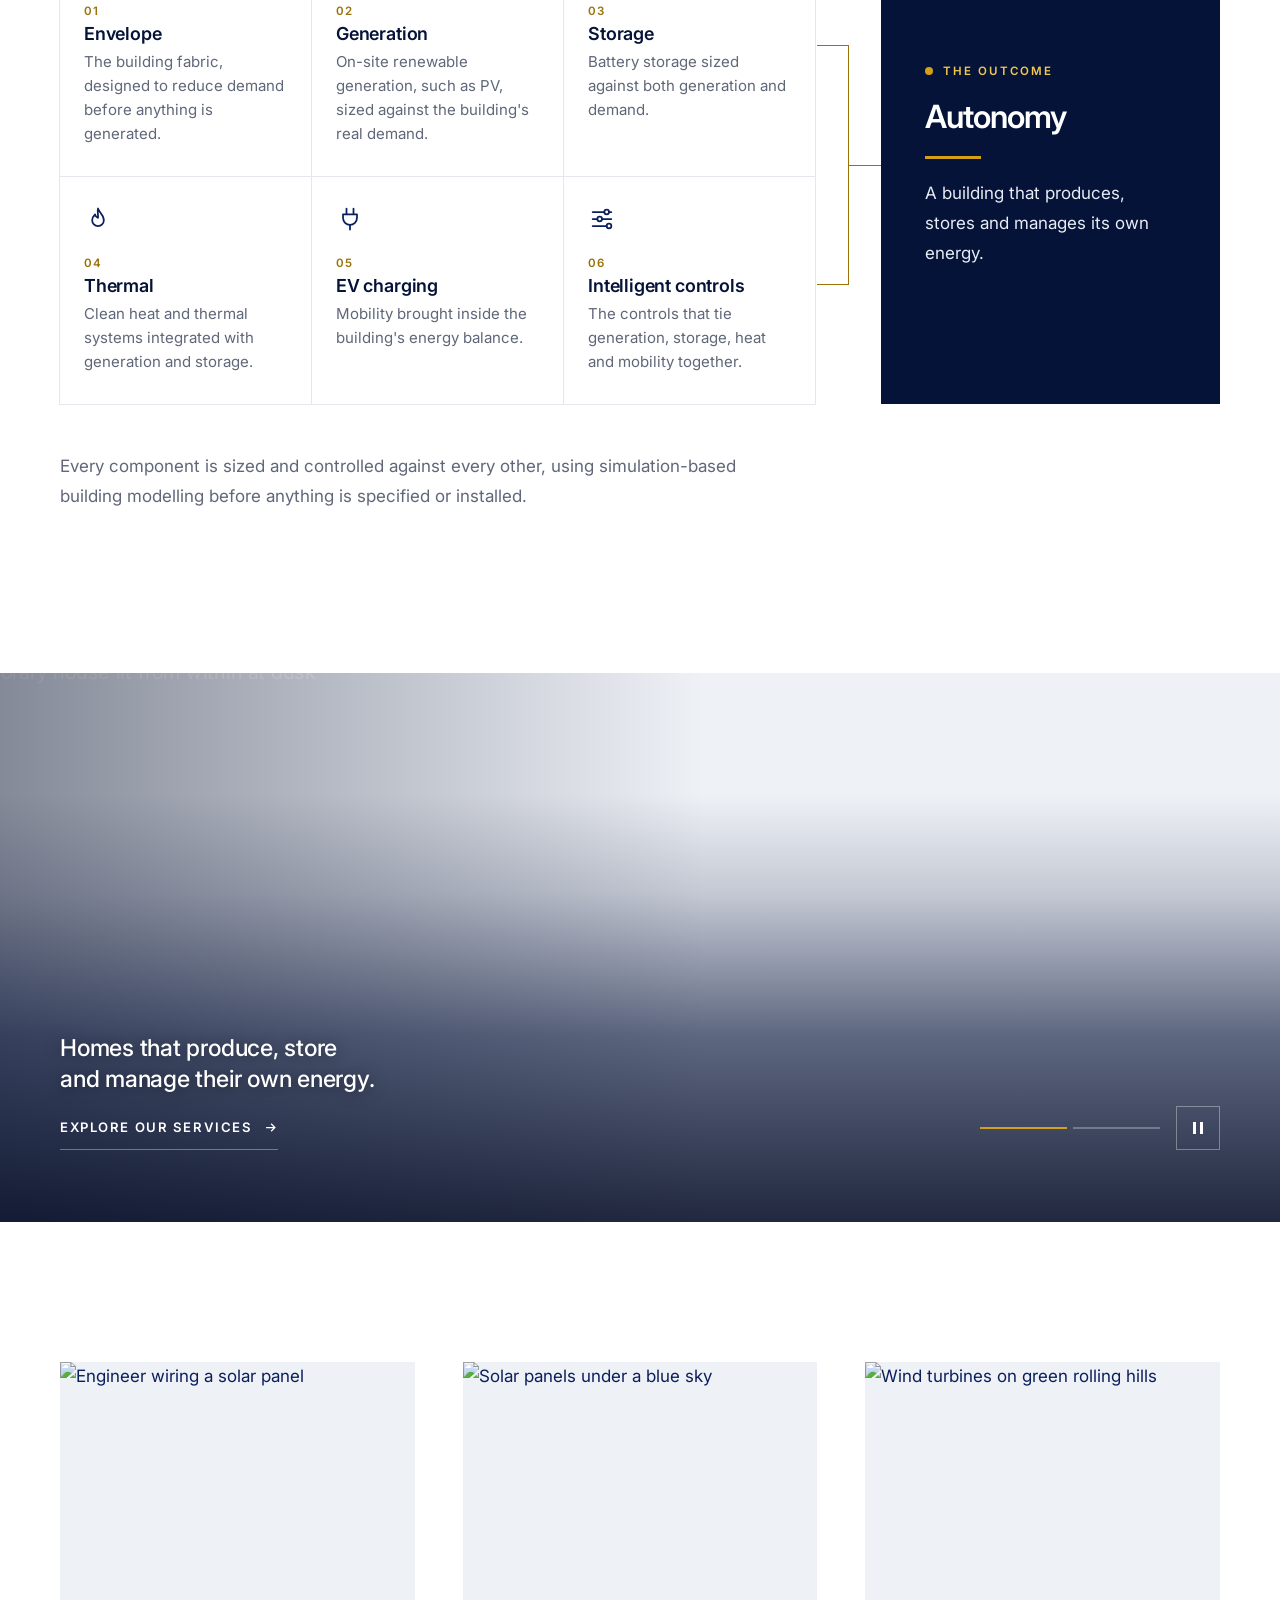
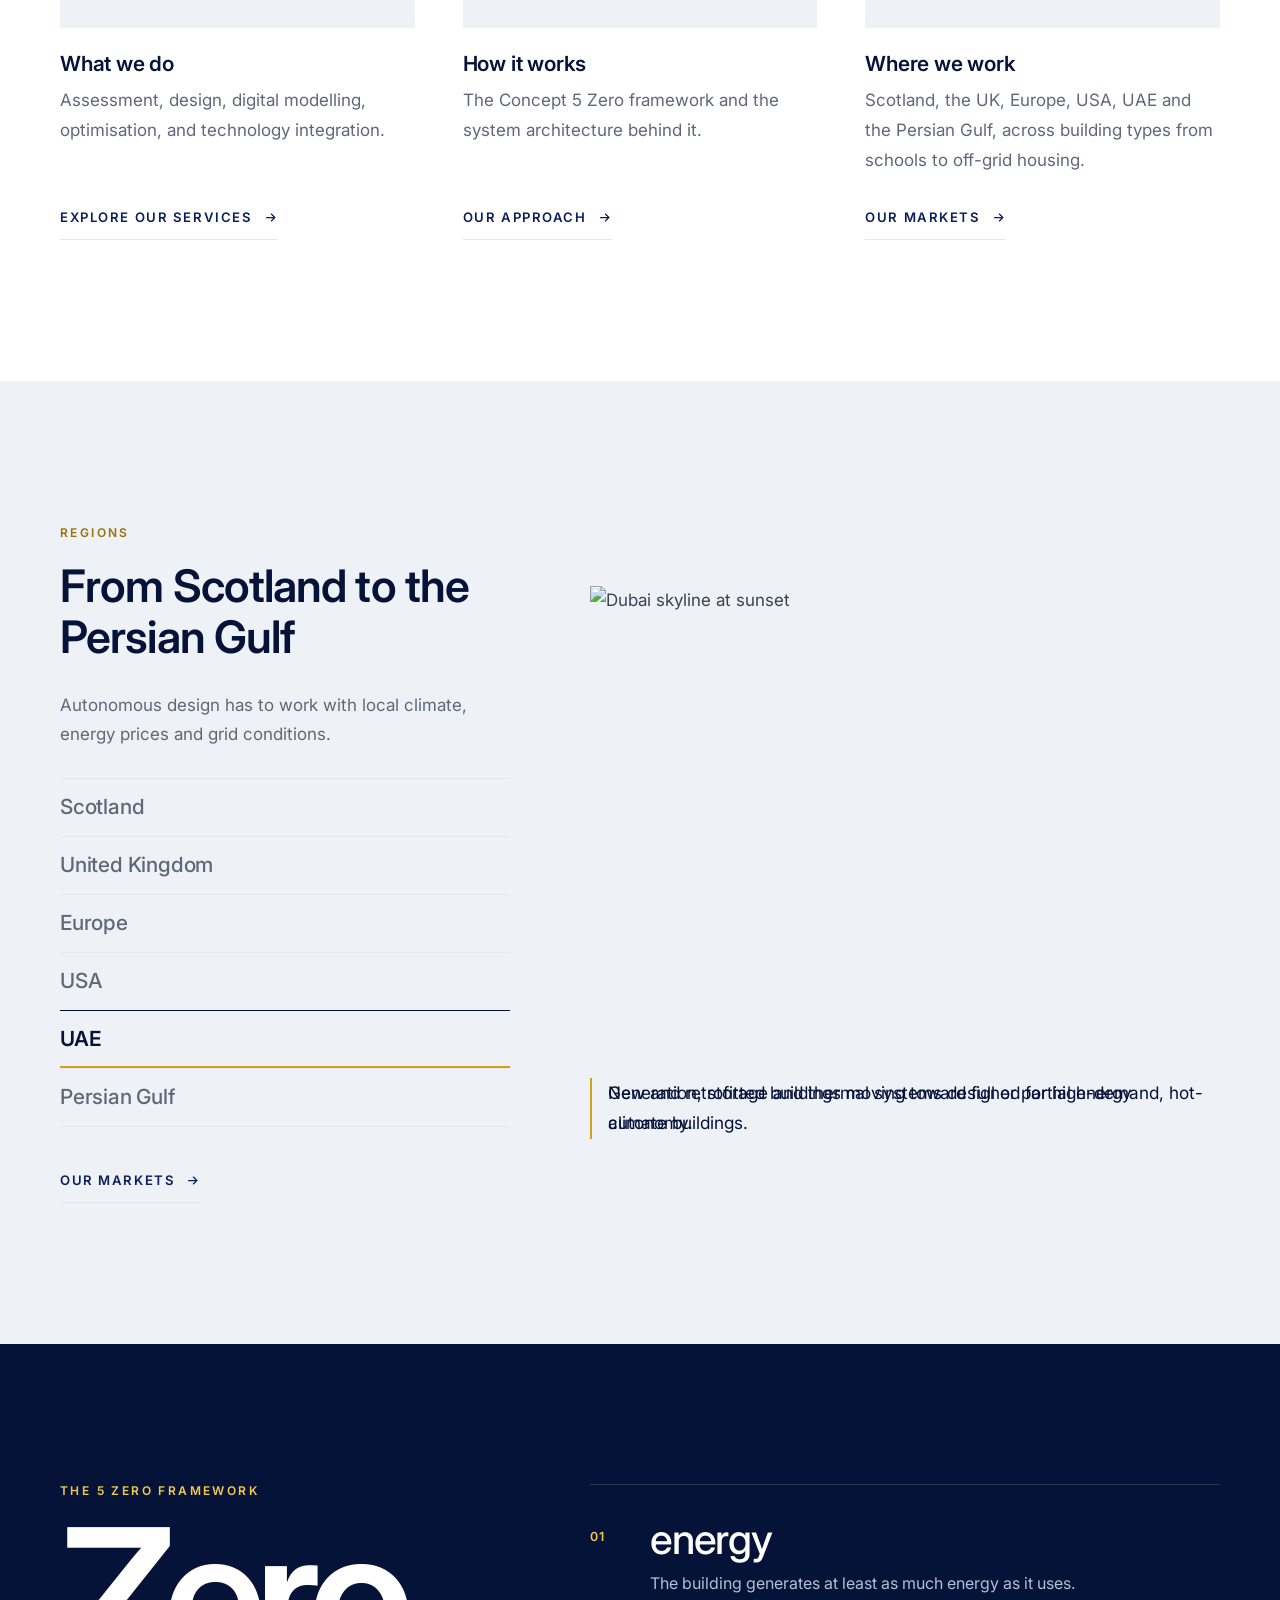
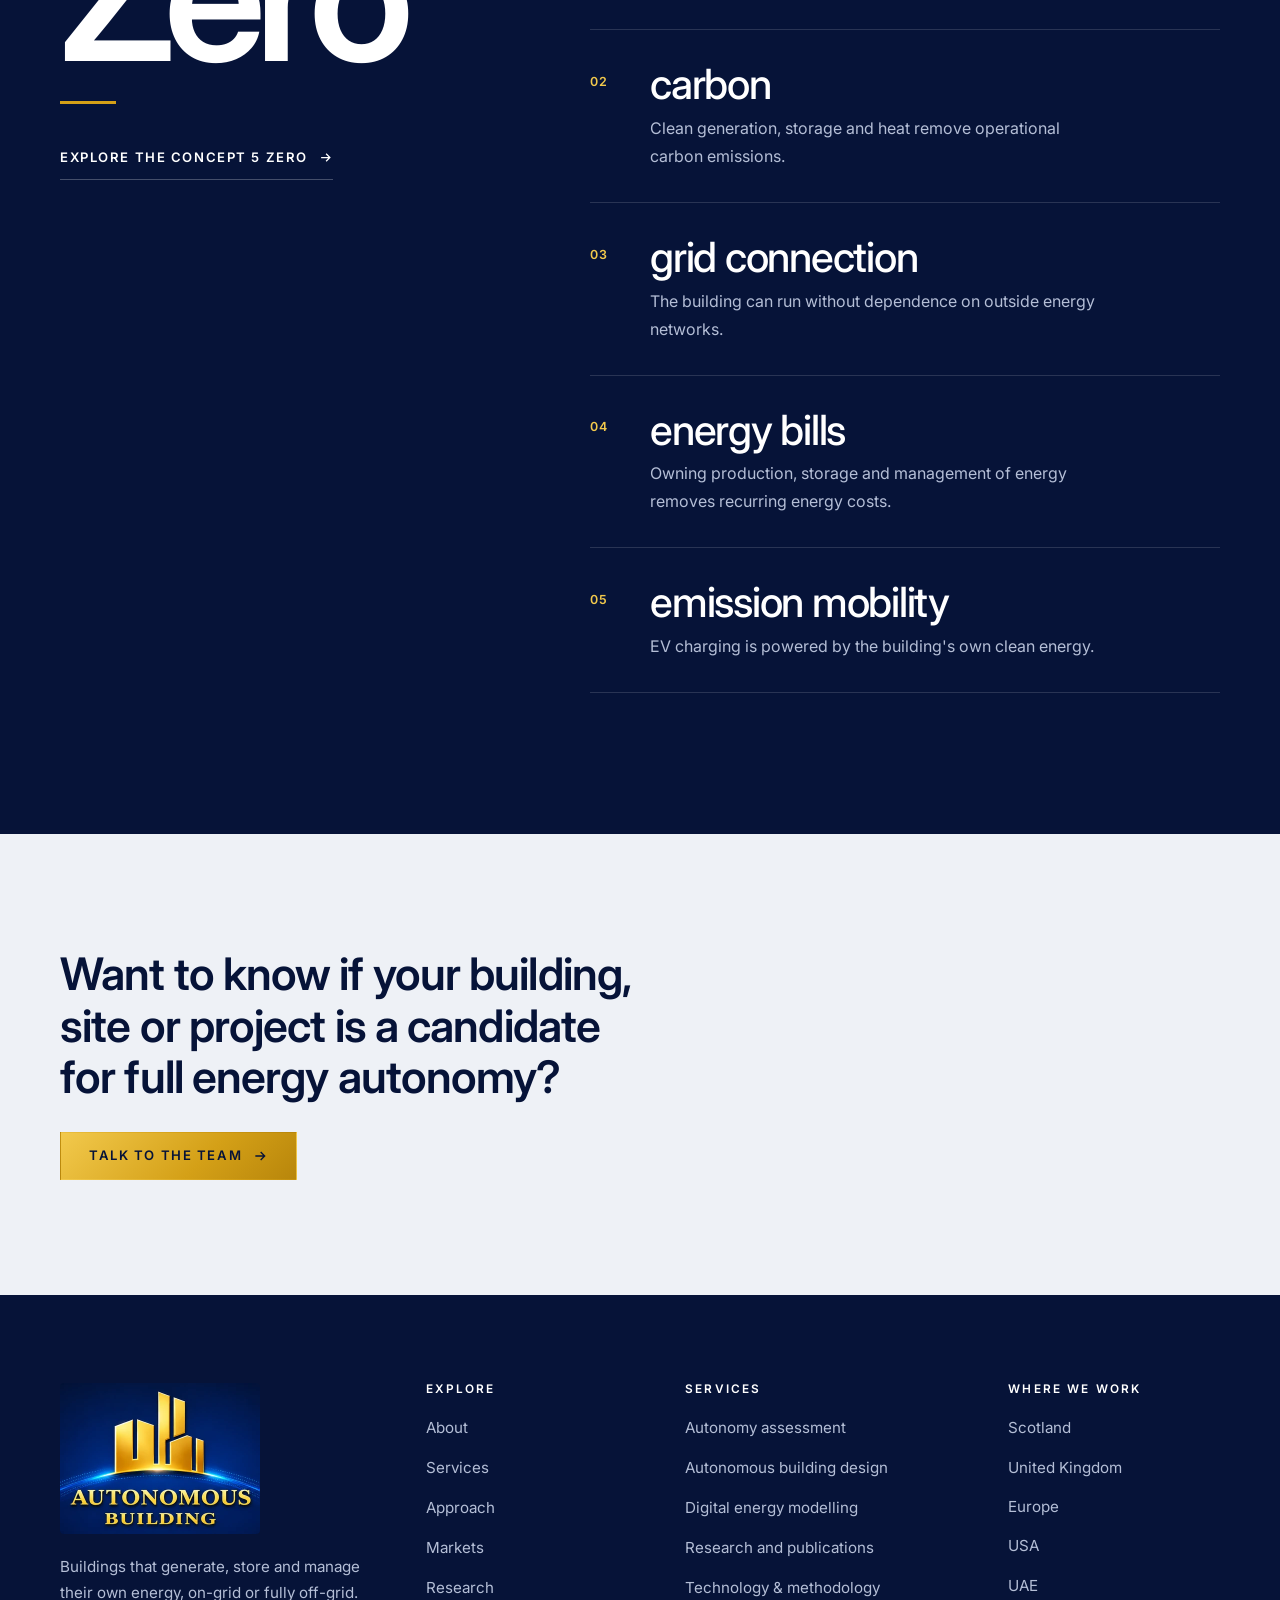
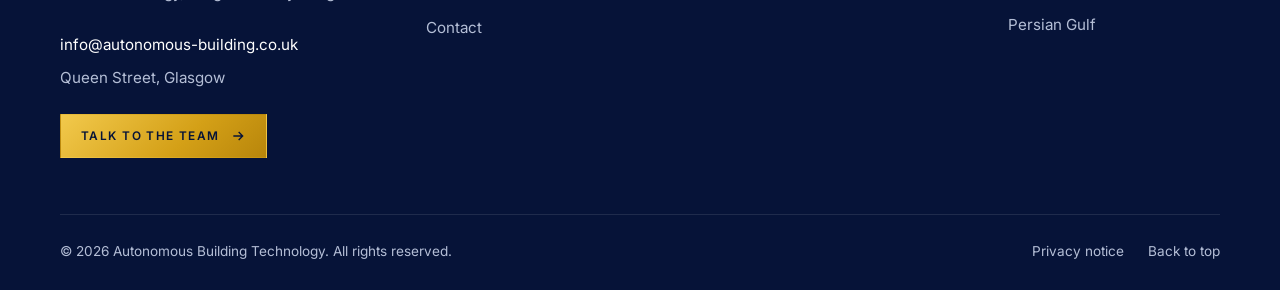
==== commit 84d002bd: "Add files via upload" ====
--- a/index.html
+++ b/index.html
@@ -1,352 +1,378 @@
-<!DOCTYPE html>
-<html lang="en-GB" class="no-js">
-<head>
-  <meta charset="utf-8">
-  <meta name="viewport" content="width=device-width, initial-scale=1">
-  <title>Autonomous Building Technology | Energy-Autonomous Buildings</title>
-  <meta name="description" content="We design buildings that generate, store and manage their own energy, on-grid or fully off-grid. Simulation-led engineering, from Scotland to the Persian Gulf.">
-  <!-- Domain confirmed by the user 2026-10-04 (matches info@autonomous-building.co.uk). tools/build.py reads SITE_URL from the canonical link below. -->
-  <link rel="canonical" href="https://www.autonomous-building.co.uk/">
-  <meta name="theme-color" content="#061338">
-  <meta property="og:type" content="website">
-  <meta property="og:site_name" content="Autonomous Building Technology">
-  <meta property="og:locale" content="en_GB">
-  <meta property="og:url" content="https://www.autonomous-building.co.uk/">
-  <meta property="og:title" content="Autonomous Building Technology | Energy-Autonomous Buildings">
-  <meta property="og:description" content="We design buildings that generate, store and manage their own energy, on-grid or fully off-grid. Simulation-led engineering, from Scotland to the Persian Gulf.">
-  <meta property="og:image" content="https://images.unsplash.com/photo-1613665813446-82a78c468a1d?auto=format&fit=crop&w=1200&h=630&q=75">
-  <meta name="twitter:card" content="summary_large_image">
-  <link rel="icon" href="assets/img/turbine.svg" type="image/svg+xml">
-  <link rel="apple-touch-icon" href="assets/img/apple-touch-icon.png">
-  <link rel="preconnect" href="https://fonts.googleapis.com">
-  <link rel="preconnect" href="https://fonts.gstatic.com" crossorigin>
-  <link rel="preconnect" href="https://images.unsplash.com" crossorigin>
-  <link href="https://fonts.googleapis.com/css2?family=Cinzel:wght@600;700&family=Inter:wght@400;500;600&display=swap" rel="stylesheet">
-  <link rel="preload" as="image" fetchpriority="high" imagesrcset="https://images.unsplash.com/photo-1613665813446-82a78c468a1d?auto=format&fit=crop&w=640&q=70 640w, https://images.unsplash.com/photo-1613665813446-82a78c468a1d?auto=format&fit=crop&w=1024&q=70 1024w, https://images.unsplash.com/photo-1613665813446-82a78c468a1d?auto=format&fit=crop&w=1600&q=70 1600w, https://images.unsplash.com/photo-1613665813446-82a78c468a1d?auto=format&fit=crop&w=2000&q=70 2000w" imagesizes="100vw">
-  <link rel="stylesheet" href="assets/css/styles.css">
-  <script type="application/ld+json">
-  {
-    "@context": "https://schema.org",
-    "@type": "ProfessionalService",
-    "name": "Autonomous Building Technology",
-    "url": "https://www.autonomous-building.co.uk/",
-    "logo": "https://www.autonomous-building.co.uk/assets/img/logo-dark.svg",
-    "image": "https://images.unsplash.com/photo-1613665813446-82a78c468a1d?auto=format&fit=crop&w=1200&q=75",
-    "description": "We design and engineer the whole building energy system (envelope, generation, storage, clean heat and energy, EV charging and controls) so buildings can run without dependence on outside energy networks.",
-    "areaServed": ["Scotland", "United Kingdom", "Europe", "United States", "United Arab Emirates", "Persian Gulf"],
-    "knowsAbout": ["Energy-autonomous buildings", "Off-grid building design", "Zero-carbon buildings", "EnergyPlus energy modelling", "PV and battery storage sizing", "EV charging integration", "Building energy controls"],
-    "email": "info@autonomous-building.co.uk",
-    "address": {
-      "@type": "PostalAddress",
-      "streetAddress": "Queen Street",
-      "addressLocality": "Glasgow",
-      "addressCountry": "GB"
-    },
-    "founder": {
-      "@type": "Person",
-      "name": "Saeed Mohammadi",
-      "jobTitle": "Founder, CEO & Chief Scientist",
-      "sameAs": "https://orcid.org/0000-0002-0415-6243"
-    }
-  }
-  </script>
-</head>
-<body>
-  <a class="skip-link" href="#main">Skip to content</a>
-
-  <!-- ============ HEADER ============ -->
-  <header class="site-header">
-    <div class="container">
-      <a class="brand" href="index.html" aria-label="Autonomous Building Technology, home">
-        <svg class="brand__mark" viewBox="0 0 100 100" aria-hidden="true">
-          <defs><linearGradient id="turbineGold" x1="0" y1="0" x2="1" y2="1"><stop offset="0" stop-color="#F2C94C"/><stop offset="1" stop-color="#C8930F"/></linearGradient></defs>
-          <g fill="url(#turbineGold)">
-            <polygon points="47.8,44 52.2,44 54.6,96 45.4,96"/>
-          </g>
-          <g class="turbine-rotor" fill="url(#turbineGold)">
-            <path id="turbineBlade" d="M47.6 39 C48.2 25 48.8 13 50 3 C52.8 13 54 26 52.4 39 Z"/>
-            <use href="#turbineBlade" transform="rotate(120 50 40)"/>
-            <use href="#turbineBlade" transform="rotate(240 50 40)"/>
-            <circle cx="50" cy="40" r="5"/>
-          </g>
-        </svg>
-      </a>
-      <button class="nav-toggle" aria-expanded="false" aria-controls="site-nav" aria-label="Open menu"><span class="nav-toggle__bars"></span></button>
-      <nav class="nav" id="site-nav" aria-label="Main">
-        <ul class="nav__list">
-          <li><a class="nav__link" href="index.html" aria-current="page">Home</a></li>
-          <li><a class="nav__link" href="about.html">About</a></li>
-          <li><a class="nav__link" href="services.html">Services</a></li>
-          <li><a class="nav__link" href="approach.html">Approach</a></li>
-          <li><a class="nav__link" href="markets.html">Markets</a></li>
-          <li><a class="nav__link" href="research.html">Research</a></li>
-          <li><a class="nav__link" href="contact.html">Contact</a></li>
-        </ul>
-        <a class="btn btn--gold btn--sm" href="contact.html">Talk to the team</a>
-      </nav>
-      <!-- The owner's exact logo (cut out of "Autonmous Building-Logo.png"): full lockup at first glance, compact row once scrolled -->
-      <a class="header-mark" href="index.html" tabindex="-1" aria-hidden="true">
-        <img class="logo-full" src="assets/img/logo-full.png" alt="" width="446" height="300" fetchpriority="high">
-        <span class="logo-row"><img class="logo-row__mark" src="assets/img/logo-mark.png" alt="" width="92" height="80"><img class="logo-row__word" src="assets/img/logo-word.png" alt="" width="320" height="64"></span>
-      </a>
-    </div>
-  </header>
-
-  <main id="main">
-    <!-- ============ HERO ============ -->
-    <!-- TODO: owner to confirm wording: em dashes rewritten as plain punctuation (2026-10-01) -->
-    <section class="hero" aria-labelledby="hero-title">
-      <div class="hero__slides" data-slideshow="7000">
-        <img class="hero__img is-active" src="https://images.unsplash.com/photo-1613665813446-82a78c468a1d?auto=format&fit=crop&w=1600&q=70"
-             srcset="https://images.unsplash.com/photo-1613665813446-82a78c468a1d?auto=format&fit=crop&w=640&q=70 640w, https://images.unsplash.com/photo-1613665813446-82a78c468a1d?auto=format&fit=crop&w=1024&q=70 1024w, https://images.unsplash.com/photo-1613665813446-82a78c468a1d?auto=format&fit=crop&w=1600&q=70 1600w, https://images.unsplash.com/photo-1613665813446-82a78c468a1d?auto=format&fit=crop&w=2000&q=70 2000w"
-             sizes="100vw" width="2000" height="1333" fetchpriority="high" alt="Rooftop solar panels at sunset">
-        <img class="hero__img" src="https://images.unsplash.com/photo-1466611653911-95081537e5b7?auto=format&fit=crop&w=1600&q=70"
-             srcset="https://images.unsplash.com/photo-1466611653911-95081537e5b7?auto=format&fit=crop&w=640&q=70 640w, https://images.unsplash.com/photo-1466611653911-95081537e5b7?auto=format&fit=crop&w=1024&q=70 1024w, https://images.unsplash.com/photo-1466611653911-95081537e5b7?auto=format&fit=crop&w=1600&q=70 1600w, https://images.unsplash.com/photo-1466611653911-95081537e5b7?auto=format&fit=crop&w=2000&q=70 2000w"
-             sizes="100vw" width="2000" height="1333" loading="lazy" decoding="async" alt="Wind turbines over a field at sunset">
-        <img class="hero__img" src="https://images.unsplash.com/photo-1595437193398-f24279553f4f?auto=format&fit=crop&w=1600&q=70"
-             srcset="https://images.unsplash.com/photo-1595437193398-f24279553f4f?auto=format&fit=crop&w=640&q=70 640w, https://images.unsplash.com/photo-1595437193398-f24279553f4f?auto=format&fit=crop&w=1024&q=70 1024w, https://images.unsplash.com/photo-1595437193398-f24279553f4f?auto=format&fit=crop&w=1600&q=70 1600w, https://images.unsplash.com/photo-1595437193398-f24279553f4f?auto=format&fit=crop&w=2000&q=70 2000w"
-             sizes="100vw" width="2000" height="1333" loading="lazy" decoding="async" alt="Rooftop solar panels with a small wind turbine against a blue sky">
-        <img class="hero__img" src="https://images.unsplash.com/photo-1497435334941-8c899ee9e8e9?auto=format&fit=crop&w=1600&q=70"
-             srcset="https://images.unsplash.com/photo-1497435334941-8c899ee9e8e9?auto=format&fit=crop&w=640&q=70 640w, https://images.unsplash.com/photo-1497435334941-8c899ee9e8e9?auto=format&fit=crop&w=1024&q=70 1024w, https://images.unsplash.com/photo-1497435334941-8c899ee9e8e9?auto=format&fit=crop&w=1600&q=70 1600w, https://images.unsplash.com/photo-1497435334941-8c899ee9e8e9?auto=format&fit=crop&w=2000&q=70 2000w"
-             sizes="100vw" width="2000" height="1333" loading="lazy" decoding="async" alt="Aerial view of rows of solar panels across green fields">
-      </div>
-      <div class="container hero__inner">
-        <h1 id="hero-title" class="hero-in" style="--d:.1s">Buildings that generate, store and manage their own energy, <span class="nw">on-grid</span> or fully <span class="nw">off-grid</span>.</h1>
-        <p class="hero__lead hero-in" style="--d:.3s">We design and engineer the whole system: envelope, generation, storage, clean heat and energy, EV charging, and the controls that tie it together. The result is a building that can run without dependence on outside energy networks.</p>
-        <p class="hero__proof hero-in" style="--d:.45s">Peer-reviewed research foundation (University of Strathclyde) · Simulation-led engineering · Scotland to the Persian Gulf</p>
-        <div class="hero-in" style="--d:.6s">
-          <a class="btn btn--gold btn--block" href="contact.html">Talk to the team
-            <svg viewBox="0 0 24 24" fill="none" stroke="currentColor" stroke-width="2" aria-hidden="true"><path d="M5 12h14M13 6l6 6-6 6"/></svg></a>
-        </div>
-        <div class="hero__controls" hidden>
-          <div class="hero__bars" aria-hidden="true"><span></span><span></span><span></span><span></span></div>
-          <button class="hero__pause" type="button" aria-label="Pause background slideshow"><span aria-hidden="true"></span></button>
-        </div>
-      </div>
-    </section>
-
-    <!-- ============ ONE SYSTEM ============ -->
-    <section class="section" aria-labelledby="system-title">
-      <div class="container">
-        <div class="split">
-          <h2 id="system-title" class="statement reveal">A PV company sells panels. A battery company sells storage. A heating contractor sells a heat pump.</h2>
-          <div class="reveal">
-            <p class="lead">Each solves one piece and leaves you to make them work together.</p>
-            <p class="lead"><strong>We design the whole chain as one system:</strong></p>
-          </div>
-        </div>
-        <!-- Six parts feed one outcome. Descriptions copied from the system architecture list in tools/pages/approach.frag.html. TODO: owner to confirm the description of each layer -->
-        <ol class="system reveal" aria-label="How the parts add up to autonomy">
-          <li class="system__part">
-            <svg class="system__icon" viewBox="0 0 24 24" aria-hidden="true"><path d="M3 11l9-7 9 7"/><path d="M5 10v10h14V10"/></svg>
-            <span class="system__num">01</span>
-            <h3>Envelope</h3>
-            <p>The building fabric, designed to reduce demand before anything is generated.</p>
-          </li>
-          <li class="system__part">
-            <svg class="system__icon" viewBox="0 0 24 24" aria-hidden="true"><circle cx="12" cy="12" r="4"/><path d="M12 2v2M12 20v2M4.9 4.9l1.4 1.4M17.7 17.7l1.4 1.4M2 12h2M20 12h2M4.9 19.1l1.4-1.4M17.7 6.3l1.4-1.4"/></svg>
-            <span class="system__num">02</span>
-            <h3>Generation</h3>
-            <p>On-site renewable generation, such as PV, sized against the building's real demand.</p>
-          </li>
-          <li class="system__part">
-            <svg class="system__icon" viewBox="0 0 24 24" aria-hidden="true"><rect x="3" y="7" width="16" height="10" rx="1.5"/><path d="M21 10.5v3M6.5 10v4M9.5 10v4M12.5 10v4"/></svg>
-            <span class="system__num">03</span>
-            <h3>Storage</h3>
-            <p>Battery storage sized against both generation and demand.</p>
-          </li>
-          <li class="system__part">
-            <svg class="system__icon" viewBox="0 0 24 24" aria-hidden="true"><path d="M12 3c1 3.5 5 5.5 5 10a5 5 0 0 1-10 0c0-2.5 1.5-4 2.5-5 .3 1.6 1.2 2.6 2.5 3 .5-3-1-5.5 0-8z"/></svg>
-            <span class="system__num">04</span>
-            <h3>Thermal</h3>
-            <p>Clean heat and thermal systems integrated with generation and storage.</p>
-          </li>
-          <li class="system__part">
-            <svg class="system__icon" viewBox="0 0 24 24" aria-hidden="true"><path d="M9 3v5M15 3v5M6 8h12v3a6 6 0 0 1-12 0z"/><path d="M12 17v4"/></svg>
-            <span class="system__num">05</span>
-            <h3>EV charging</h3>
-            <p>Mobility brought inside the building's energy balance.</p>
-          </li>
-          <li class="system__part">
-            <svg class="system__icon" viewBox="0 0 24 24" aria-hidden="true"><path d="M4 6h10M18 6h2M4 12h4M12 12h8M4 18h12"/><circle cx="16" cy="6" r="2"/><circle cx="10" cy="12" r="2"/><circle cx="18" cy="18" r="2"/></svg>
-            <span class="system__num">06</span>
-            <h3>Intelligent controls</h3>
-            <p>The controls that tie generation, storage, heat and mobility together.</p>
-          </li>
-          <li class="system__result">
-            <span class="system__label">The outcome</span>
-            <h3>Autonomy</h3>
-            <p>A building that produces, stores and manages its own energy.</p>
-          </li>
-        </ol>
-        <p class="chain-note reveal">Every component is sized and controlled against every other, using simulation-based building modelling before anything is specified or installed.</p>
-      </div>
-    </section>
-
-    <div class="photo-band reveal">
-      <img src="https://images.unsplash.com/photo-1600585154340-be6161a56a0c?auto=format&fit=crop&w=1600&q=70"
-           srcset="https://images.unsplash.com/photo-1600585154340-be6161a56a0c?auto=format&fit=crop&w=640&q=70 640w, https://images.unsplash.com/photo-1600585154340-be6161a56a0c?auto=format&fit=crop&w=1024&q=70 1024w, https://images.unsplash.com/photo-1600585154340-be6161a56a0c?auto=format&fit=crop&w=1600&q=70 1600w, https://images.unsplash.com/photo-1600585154340-be6161a56a0c?auto=format&fit=crop&w=2000&q=70 2000w"
-           sizes="100vw" width="2000" height="1333" loading="lazy" alt="Contemporary house lit from within at dusk">
-    </div>
-
-    <!-- ============ WHAT / HOW / WHERE ============ -->
-    <section class="section">
-      <div class="container teasers">
-        <div class="teaser reveal">
-          <a class="teaser__img" href="services.html" tabindex="-1" aria-hidden="true"><img src="https://images.unsplash.com/photo-1559302504-64aae6ca6b6d?auto=format&fit=crop&w=800&q=70" srcset="https://images.unsplash.com/photo-1559302504-64aae6ca6b6d?auto=format&fit=crop&w=480&q=70 480w, https://images.unsplash.com/photo-1559302504-64aae6ca6b6d?auto=format&fit=crop&w=800&q=70 800w, https://images.unsplash.com/photo-1559302504-64aae6ca6b6d?auto=format&fit=crop&w=1200&q=70 1200w" sizes="(min-width: 768px) 33vw, 100vw" width="1200" height="900" loading="lazy" alt="Engineer wiring a solar panel"></a>
-          <h2>What we do</h2>
-          <p>Assessment, design, digital modelling, optimisation, and technology integration.</p>
-          <a class="text-link" href="services.html">Explore our services <svg viewBox="0 0 24 24" fill="none" stroke="currentColor" stroke-width="2" aria-hidden="true"><path d="M5 12h14M13 6l6 6-6 6"/></svg></a>
-        </div>
-        <div class="teaser reveal">
-          <a class="teaser__img" href="approach.html" tabindex="-1" aria-hidden="true"><img src="https://images.unsplash.com/photo-1509391366360-2e959784a276?auto=format&fit=crop&w=800&q=70" srcset="https://images.unsplash.com/photo-1509391366360-2e959784a276?auto=format&fit=crop&w=480&q=70 480w, https://images.unsplash.com/photo-1509391366360-2e959784a276?auto=format&fit=crop&w=800&q=70 800w, https://images.unsplash.com/photo-1509391366360-2e959784a276?auto=format&fit=crop&w=1200&q=70 1200w" sizes="(min-width: 768px) 33vw, 100vw" width="1200" height="900" loading="lazy" alt="Solar panels under a blue sky"></a>
-          <h2>How it works</h2>
-          <p>The Concept 5 Zero framework and the system architecture behind it.</p>
-          <a class="text-link" href="approach.html">Our approach <svg viewBox="0 0 24 24" fill="none" stroke="currentColor" stroke-width="2" aria-hidden="true"><path d="M5 12h14M13 6l6 6-6 6"/></svg></a>
-        </div>
-        <div class="teaser reveal">
-          <a class="teaser__img" href="markets.html" tabindex="-1" aria-hidden="true"><img src="https://images.unsplash.com/photo-1532601224476-15c79f2f7a51?auto=format&fit=crop&w=800&q=70" srcset="https://images.unsplash.com/photo-1532601224476-15c79f2f7a51?auto=format&fit=crop&w=480&q=70 480w, https://images.unsplash.com/photo-1532601224476-15c79f2f7a51?auto=format&fit=crop&w=800&q=70 800w, https://images.unsplash.com/photo-1532601224476-15c79f2f7a51?auto=format&fit=crop&w=1200&q=70 1200w" sizes="(min-width: 768px) 33vw, 100vw" width="1200" height="900" loading="lazy" alt="Wind turbines on green rolling hills"></a>
-          <h2>Where we work</h2>
-          <p>Scotland, the UK, Europe, USA, UAE and the Persian Gulf, across building types from schools to off-grid housing.</p>
-          <a class="text-link" href="markets.html">Our markets <svg viewBox="0 0 24 24" fill="none" stroke="currentColor" stroke-width="2" aria-hidden="true"><path d="M5 12h14M13 6l6 6-6 6"/></svg></a>
-        </div>
-      </div>
-    </section>
-
-    <!-- ============ WHERE WE WORK (region spotlight) ============ -->
-    <!-- Region lines copied from tools/pages/markets.frag.html. TODO: owner to confirm each region description -->
-    <section class="section section--alt" aria-labelledby="where-title">
-      <div class="container spotlight" data-spotlight="6000">
-        <div class="spotlight__intro reveal">
-          <span class="label">Regions</span>
-          <h2 id="where-title">From Scotland to the Persian Gulf</h2>
-          <p>Autonomous design has to work with local climate, energy prices and grid conditions.</p>
-          <div class="spotlight__tabs" role="tablist" aria-label="Regions">
-            <button class="spotlight__tab is-active" type="button" role="tab" id="tab-scotland" aria-controls="panel-scotland" aria-selected="true">Scotland<span class="spotlight__bar" aria-hidden="true"></span></button>
-            <button class="spotlight__tab" type="button" role="tab" id="tab-uk" aria-controls="panel-uk" aria-selected="false" tabindex="-1">United Kingdom<span class="spotlight__bar" aria-hidden="true"></span></button>
-            <button class="spotlight__tab" type="button" role="tab" id="tab-europe" aria-controls="panel-europe" aria-selected="false" tabindex="-1">Europe<span class="spotlight__bar" aria-hidden="true"></span></button>
-            <button class="spotlight__tab" type="button" role="tab" id="tab-usa" aria-controls="panel-usa" aria-selected="false" tabindex="-1">USA<span class="spotlight__bar" aria-hidden="true"></span></button>
-            <button class="spotlight__tab" type="button" role="tab" id="tab-uae" aria-controls="panel-uae" aria-selected="false" tabindex="-1">UAE<span class="spotlight__bar" aria-hidden="true"></span></button>
-            <button class="spotlight__tab" type="button" role="tab" id="tab-gulf" aria-controls="panel-gulf" aria-selected="false" tabindex="-1">Persian Gulf<span class="spotlight__bar" aria-hidden="true"></span></button>
-          </div>
-          <a class="text-link" href="markets.html">Our markets <svg viewBox="0 0 24 24" fill="none" stroke="currentColor" stroke-width="2" aria-hidden="true"><path d="M5 12h14M13 6l6 6-6 6"/></svg></a>
-        </div>
-        <div class="spotlight__stage reveal">
-          <div class="spotlight__panel is-active" role="tabpanel" id="panel-scotland" aria-labelledby="tab-scotland">
-            <div class="spotlight__img"><img src="https://images.unsplash.com/photo-1506377585622-bedcbb027afc?auto=format&fit=crop&w=800&q=70" srcset="https://images.unsplash.com/photo-1506377585622-bedcbb027afc?auto=format&fit=crop&w=480&q=70 480w, https://images.unsplash.com/photo-1506377585622-bedcbb027afc?auto=format&fit=crop&w=800&q=70 800w, https://images.unsplash.com/photo-1506377585622-bedcbb027afc?auto=format&fit=crop&w=1200&q=70 1200w" sizes="(min-width: 1024px) 50vw, 100vw" width="1200" height="900" loading="lazy" decoding="async" alt="Edinburgh skyline at dusk"></div>
-            <p>Where our research foundation began, at the University of Strathclyde in Glasgow.</p>
-          </div>
-          <div class="spotlight__panel" role="tabpanel" id="panel-uk" aria-labelledby="tab-uk">
-            <div class="spotlight__img"><img src="https://images.unsplash.com/photo-1513635269975-59663e0ac1ad?auto=format&fit=crop&w=800&q=70" srcset="https://images.unsplash.com/photo-1513635269975-59663e0ac1ad?auto=format&fit=crop&w=480&q=70 480w, https://images.unsplash.com/photo-1513635269975-59663e0ac1ad?auto=format&fit=crop&w=800&q=70 800w, https://images.unsplash.com/photo-1513635269975-59663e0ac1ad?auto=format&fit=crop&w=1200&q=70 1200w" sizes="(min-width: 1024px) 50vw, 100vw" width="1200" height="900" loading="lazy" decoding="async" alt="Aerial view of London and the River Thames"></div>
-            <p>New and retrofitted buildings moving toward full or partial energy autonomy.</p>
-          </div>
-          <div class="spotlight__panel" role="tabpanel" id="panel-europe" aria-labelledby="tab-europe">
-            <div class="spotlight__img"><img src="https://images.unsplash.com/photo-1534351590666-13e3e96b5017?auto=format&fit=crop&w=800&q=70" srcset="https://images.unsplash.com/photo-1534351590666-13e3e96b5017?auto=format&fit=crop&w=480&q=70 480w, https://images.unsplash.com/photo-1534351590666-13e3e96b5017?auto=format&fit=crop&w=800&q=70 800w, https://images.unsplash.com/photo-1534351590666-13e3e96b5017?auto=format&fit=crop&w=1200&q=70 1200w" sizes="(min-width: 1024px) 50vw, 100vw" width="1200" height="900" loading="lazy" decoding="async" alt="Tree-lined canal in Amsterdam"></div>
-            <p>Integrated energy systems for buildings across a wide range of climates.</p>
-          </div>
-          <div class="spotlight__panel" role="tabpanel" id="panel-usa" aria-labelledby="tab-usa">
-            <div class="spotlight__img"><img src="https://images.unsplash.com/photo-1501594907352-04cda38ebc29?auto=format&fit=crop&w=800&q=70" srcset="https://images.unsplash.com/photo-1501594907352-04cda38ebc29?auto=format&fit=crop&w=480&q=70 480w, https://images.unsplash.com/photo-1501594907352-04cda38ebc29?auto=format&fit=crop&w=800&q=70 800w, https://images.unsplash.com/photo-1501594907352-04cda38ebc29?auto=format&fit=crop&w=1200&q=70 1200w" sizes="(min-width: 1024px) 50vw, 100vw" width="1200" height="900" loading="lazy" decoding="async" alt="The Golden Gate Bridge in San Francisco"></div>
-            <p>Energy-autonomous design for new developments and existing buildings.</p>
-          </div>
-          <div class="spotlight__panel" role="tabpanel" id="panel-uae" aria-labelledby="tab-uae">
-            <div class="spotlight__img"><img src="https://images.unsplash.com/photo-1512453979798-5ea266f8880c?auto=format&fit=crop&w=800&q=70" srcset="https://images.unsplash.com/photo-1512453979798-5ea266f8880c?auto=format&fit=crop&w=480&q=70 480w, https://images.unsplash.com/photo-1512453979798-5ea266f8880c?auto=format&fit=crop&w=800&q=70 800w, https://images.unsplash.com/photo-1512453979798-5ea266f8880c?auto=format&fit=crop&w=1200&q=70 1200w" sizes="(min-width: 1024px) 50vw, 100vw" width="1200" height="900" loading="lazy" decoding="async" alt="Dubai skyline at sunset"></div>
-            <p>Generation, storage and thermal systems designed for high-demand, hot-climate buildings.</p>
-          </div>
-          <div class="spotlight__panel" role="tabpanel" id="panel-gulf" aria-labelledby="tab-gulf">
-            <div class="spotlight__img"><img src="https://images.unsplash.com/photo-1508514177221-188b1cf16e9d?auto=format&fit=crop&w=800&q=70" srcset="https://images.unsplash.com/photo-1508514177221-188b1cf16e9d?auto=format&fit=crop&w=480&q=70 480w, https://images.unsplash.com/photo-1508514177221-188b1cf16e9d?auto=format&fit=crop&w=800&q=70 800w, https://images.unsplash.com/photo-1508514177221-188b1cf16e9d?auto=format&fit=crop&w=1200&q=70 1200w" sizes="(min-width: 1024px) 50vw, 100vw" width="1200" height="900" loading="lazy" decoding="async" alt="Solar array under a clear blue sky"></div>
-            <p>Off-grid energy modelling for buildings in demanding climates, a focus of our founder's research.</p>
-          </div>
-        </div>
-      </div>
-    </section>
-
-    <!-- ============ 5 ZERO ============ -->
-    <section class="section section--dark" id="five-zero" aria-labelledby="five-zero-title">
-      <!-- "Zero" is said once; each outcome completes it. Definitions copied from tools/pages/approach.frag.html. TODO: owner to confirm the definition of each Zero -->
-      <div class="container five-zero">
-        <div class="five-zero__head">
-          <h2 id="five-zero-title" class="label">The 5 Zero framework</h2>
-          <p class="five-zero__word reveal" aria-hidden="true">Zero</p>
-          <a class="text-link" href="approach.html">Explore The Concept 5 Zero <svg viewBox="0 0 24 24" fill="none" stroke="currentColor" stroke-width="2" aria-hidden="true"><path d="M5 12h14M13 6l6 6-6 6"/></svg></a>
-        </div>
-        <ol class="five-zero__list reveal">
-          <li><span class="five-zero__num">01</span><h3><span class="sr-only">Zero </span>energy</h3><p>The building generates at least as much energy as it uses.</p></li>
-          <li><span class="five-zero__num">02</span><h3><span class="sr-only">Zero </span>carbon</h3><p>Clean generation, storage and heat remove operational carbon emissions.</p></li>
-          <li><span class="five-zero__num">03</span><h3><span class="sr-only">Zero </span>grid connection</h3><p>The building can run without dependence on outside energy networks.</p></li>
-          <li><span class="five-zero__num">04</span><h3><span class="sr-only">Zero </span>energy bills</h3><p>Owning production, storage and management of energy removes recurring energy costs.</p></li>
-          <li><span class="five-zero__num">05</span><h3><span class="sr-only">Zero-</span>emission mobility</h3><p>EV charging is powered by the building's own clean energy.</p></li>
-        </ol>
-      </div>
-    </section>
-
-    <!-- ============ CTA ============ -->
-    <section class="cta" aria-labelledby="cta-title">
-      <div class="container">
-        <h2 id="cta-title" class="reveal">Want to know if your building, site or project is a candidate for full energy autonomy?</h2>
-        <a class="btn btn--gold reveal" href="contact.html">Talk to the team
-          <svg viewBox="0 0 24 24" fill="none" stroke="currentColor" stroke-width="2" aria-hidden="true"><path d="M5 12h14M13 6l6 6-6 6"/></svg></a>
-      </div>
-    </section>
-  </main>
-
-  <!-- ============ FOOTER ============ -->
-  <footer class="site-footer">
-    <div class="container">
-      <div class="footer-grid">
-        <div class="footer-about">
-          <a class="brand" href="index.html" aria-label="Autonomous Building Technology, home">
-            <img class="brand__mark" src="assets/img/turbine.svg" alt="" width="44" height="44">
-            <span class="brand__text"><span class="brand__name">AUTONOMOUS</span><span class="brand__sub">BUILDING</span></span>
-          </a>
-          <p>Buildings that generate, store and manage their own energy, <span class="nw">on-grid</span> or fully <span class="nw">off-grid</span>.</p>
-          <!-- TODO: add the full postcode once confirmed (the brief gives "G1 3B", which is incomplete) -->
-          <address class="footer-contact">
-            <a href="mailto:info@autonomous-building.co.uk">info@autonomous-building.co.uk</a>
-            <span>Queen Street, Glasgow</span>
-          </address>
-          <a class="btn btn--gold btn--sm" href="contact.html">Talk to the team
-            <svg viewBox="0 0 24 24" fill="none" stroke="currentColor" stroke-width="2" aria-hidden="true"><path d="M5 12h14M13 6l6 6-6 6"/></svg></a>
-        </div>
-        <nav aria-label="Footer">
-          <h2>Explore</h2>
-          <ul>
-            <li><a href="about.html">About</a></li>
-            <li><a href="services.html">Services</a></li>
-            <li><a href="approach.html">Approach</a></li>
-            <li><a href="markets.html">Markets</a></li>
-            <li><a href="research.html">Research</a></li>
-            <li><a href="contact.html">Contact</a></li>
-          </ul>
-        </nav>
-        <div>
-          <h2>Services</h2>
-          <ul>
-            <li><a href="services.html#assessment">Autonomy assessment</a></li>
-            <li><a href="services.html#design">Autonomous building design</a></li>
-            <li><a href="services.html#modelling">Digital energy modelling</a></li>
-            <li><a href="services.html#research">Research and publications</a></li>
-            <li><a href="services.html#methodology">Technology &amp; methodology</a></li>
-          </ul>
-        </div>
-        <div>
-          <h2>Where we work</h2>
-          <ul class="footer-plain">
-            <li>Scotland</li>
-            <li>United Kingdom</li>
-            <li>Europe</li>
-            <li>USA</li>
-            <li>UAE</li>
-            <li>Persian Gulf</li>
-          </ul>
-        </div>
-      </div>
-    </div>
-    <div class="container footer-bottom">
-      <span>© <span data-year>2026</span> Autonomous Building Technology. All rights reserved.</span>
-      <span class="footer-bottom__links"><a href="privacy.html">Privacy notice</a><a href="#main">Back to top</a></span>
-    </div>
-  </footer>
-
-  <script src="assets/js/main.js" defer></script>
-</body>
-</html>
+<!DOCTYPE html>
+<html lang="en-GB" class="no-js">
+<head>
+  <meta charset="utf-8">
+  <meta name="viewport" content="width=device-width, initial-scale=1">
+  <title>Autonomous Building Technology | Energy-Autonomous Buildings</title>
+  <meta name="description" content="We design buildings that generate, store and manage their own energy, on-grid or fully off-grid. Simulation-led engineering, from Scotland to the Persian Gulf.">
+  <!-- Domain confirmed by the user 2026-10-04 (matches info@autonomous-building.co.uk). tools/build.py reads SITE_URL from the canonical link below. -->
+  <link rel="canonical" href="https://www.autonomous-building.co.uk/">
+  <meta name="theme-color" content="#061338">
+  <meta property="og:type" content="website">
+  <meta property="og:site_name" content="Autonomous Building Technology">
+  <meta property="og:locale" content="en_GB">
+  <meta property="og:url" content="https://www.autonomous-building.co.uk/">
+  <meta property="og:title" content="Autonomous Building Technology | Energy-Autonomous Buildings">
+  <meta property="og:description" content="We design buildings that generate, store and manage their own energy, on-grid or fully off-grid. Simulation-led engineering, from Scotland to the Persian Gulf.">
+  <meta property="og:image" content="https://images.unsplash.com/photo-1613665813446-82a78c468a1d?auto=format&fit=crop&w=1200&h=630&q=75">
+  <meta name="twitter:card" content="summary_large_image">
+  <link rel="icon" href="assets/img/favicon.png" type="image/png">
+  <link rel="apple-touch-icon" href="assets/img/apple-touch-icon.png">
+  <link rel="preconnect" href="https://fonts.googleapis.com">
+  <link rel="preconnect" href="https://fonts.gstatic.com" crossorigin>
+  <link rel="preconnect" href="https://images.unsplash.com" crossorigin>
+  <link href="https://fonts.googleapis.com/css2?family=Cinzel:wght@600;700&family=Inter:wght@400;500;600&display=swap" rel="stylesheet">
+  <link rel="preload" as="image" fetchpriority="high" imagesrcset="https://images.unsplash.com/photo-1613665813446-82a78c468a1d?auto=format&fit=crop&w=640&q=70 640w, https://images.unsplash.com/photo-1613665813446-82a78c468a1d?auto=format&fit=crop&w=1024&q=70 1024w, https://images.unsplash.com/photo-1613665813446-82a78c468a1d?auto=format&fit=crop&w=1600&q=70 1600w, https://images.unsplash.com/photo-1613665813446-82a78c468a1d?auto=format&fit=crop&w=2000&q=70 2000w" imagesizes="100vw">
+  <link rel="stylesheet" href="assets/css/styles.css">
+  <script type="application/ld+json">
+  {
+    "@context": "https://schema.org",
+    "@type": "ProfessionalService",
+    "name": "Autonomous Building Technology",
+    "url": "https://www.autonomous-building.co.uk/",
+    "logo": "https://www.autonomous-building.co.uk/assets/img/logo-original.png",
+    "image": "https://images.unsplash.com/photo-1613665813446-82a78c468a1d?auto=format&fit=crop&w=1200&q=75",
+    "description": "We design and engineer the whole building energy system (envelope, generation, storage, clean heat and energy, EV charging and controls) so buildings can run without dependence on outside energy networks.",
+    "areaServed": ["Scotland", "United Kingdom", "Europe", "United States", "United Arab Emirates", "Persian Gulf"],
+    "knowsAbout": ["Energy-autonomous buildings", "Off-grid building design", "Zero-carbon buildings", "EnergyPlus energy modelling", "PV and battery storage sizing", "EV charging integration", "Building energy controls"],
+    "email": "info@autonomous-building.co.uk",
+    "address": {
+      "@type": "PostalAddress",
+      "streetAddress": "Queen Street",
+      "addressLocality": "Glasgow",
+      "addressCountry": "GB"
+    },
+    "founder": {
+      "@type": "Person",
+      "name": "Saeed Mohammadi",
+      "jobTitle": "Founder, CEO & Chief Scientist",
+      "sameAs": "https://orcid.org/0000-0002-0415-6243"
+    }
+  }
+  </script>
+</head>
+<body>
+  <a class="skip-link" href="#main">Skip to content</a>
+
+  <!-- ============ HEADER ============ -->
+  <header class="site-header">
+    <div class="container">
+      <a class="brand" href="index.html" aria-label="Autonomous Building Technology, home">
+        <svg class="brand__mark" viewBox="0 0 100 100" aria-hidden="true">
+          <defs><linearGradient id="turbineGold" x1="0" y1="0" x2="1" y2="1"><stop offset="0" stop-color="#F2C94C"/><stop offset="1" stop-color="#C8930F"/></linearGradient></defs>
+          <g fill="url(#turbineGold)">
+            <polygon points="47.8,44 52.2,44 54.6,96 45.4,96"/>
+          </g>
+          <g class="turbine-rotor" fill="url(#turbineGold)">
+            <path id="turbineBlade" d="M47.6 39 C48.2 25 48.8 13 50 3 C52.8 13 54 26 52.4 39 Z"/>
+            <use href="#turbineBlade" transform="rotate(120 50 40)"/>
+            <use href="#turbineBlade" transform="rotate(240 50 40)"/>
+            <circle cx="50" cy="40" r="5"/>
+          </g>
+        </svg>
+      </a>
+      <button class="nav-toggle" aria-expanded="false" aria-controls="site-nav" aria-label="Open menu"><span class="nav-toggle__bars"></span></button>
+      <nav class="nav" id="site-nav" aria-label="Main">
+        <ul class="nav__list">
+          <li><a class="nav__link" href="index.html" aria-current="page">Home</a></li>
+          <li><a class="nav__link" href="about.html">About</a></li>
+          <li><a class="nav__link" href="services.html">Services</a></li>
+          <li><a class="nav__link" href="approach.html">Approach</a></li>
+          <li><a class="nav__link" href="markets.html">Markets</a></li>
+          <li><a class="nav__link" href="research.html">Research</a></li>
+          <li><a class="nav__link" href="contact.html">Contact</a></li>
+        </ul>
+        <a class="btn btn--gold btn--sm" href="contact.html">Talk to the team</a>
+      </nav>
+      <!-- The owner's ORIGINAL logo, unaltered (cropped from "Autonmous Building-Logo.png" by tools/crop_logo.py, navy background
+           and blue arc included): a large plate at first glance, the same complete logo at bar height once scrolled -->
+      <a class="header-mark" href="index.html" tabindex="-1" aria-hidden="true">
+        <img class="logo-full" src="assets/img/logo-original-400.webp" srcset="assets/img/logo-original-400.webp 400w, assets/img/logo-original-800.webp 800w" sizes="(min-width: 1200px) 200px, (min-width: 768px) 170px, 124px" alt="" width="880" height="665" fetchpriority="high">
+      </a>
+    </div>
+  </header>
+
+  <main id="main">
+    <!-- ============ HERO ============ -->
+    <!-- TODO: owner to confirm wording: em dashes rewritten as plain punctuation (2026-10-01) -->
+    <section class="hero" aria-labelledby="hero-title">
+      <div class="hero__slides" data-slideshow="7000">
+        <img class="hero__img is-active" src="https://images.unsplash.com/photo-1613665813446-82a78c468a1d?auto=format&fit=crop&w=1600&q=70"
+             srcset="https://images.unsplash.com/photo-1613665813446-82a78c468a1d?auto=format&fit=crop&w=640&q=70 640w, https://images.unsplash.com/photo-1613665813446-82a78c468a1d?auto=format&fit=crop&w=1024&q=70 1024w, https://images.unsplash.com/photo-1613665813446-82a78c468a1d?auto=format&fit=crop&w=1600&q=70 1600w, https://images.unsplash.com/photo-1613665813446-82a78c468a1d?auto=format&fit=crop&w=2000&q=70 2000w"
+             sizes="100vw" width="2000" height="1333" fetchpriority="high" alt="Rooftop solar panels at sunset">
+        <img class="hero__img" src="https://images.unsplash.com/photo-1466611653911-95081537e5b7?auto=format&fit=crop&w=1600&q=70"
+             srcset="https://images.unsplash.com/photo-1466611653911-95081537e5b7?auto=format&fit=crop&w=640&q=70 640w, https://images.unsplash.com/photo-1466611653911-95081537e5b7?auto=format&fit=crop&w=1024&q=70 1024w, https://images.unsplash.com/photo-1466611653911-95081537e5b7?auto=format&fit=crop&w=1600&q=70 1600w, https://images.unsplash.com/photo-1466611653911-95081537e5b7?auto=format&fit=crop&w=2000&q=70 2000w"
+             sizes="100vw" width="2000" height="1333" loading="lazy" decoding="async" alt="Wind turbines over a field at sunset">
+        <img class="hero__img" src="https://images.unsplash.com/photo-1595437193398-f24279553f4f?auto=format&fit=crop&w=1600&q=70"
+             srcset="https://images.unsplash.com/photo-1595437193398-f24279553f4f?auto=format&fit=crop&w=640&q=70 640w, https://images.unsplash.com/photo-1595437193398-f24279553f4f?auto=format&fit=crop&w=1024&q=70 1024w, https://images.unsplash.com/photo-1595437193398-f24279553f4f?auto=format&fit=crop&w=1600&q=70 1600w, https://images.unsplash.com/photo-1595437193398-f24279553f4f?auto=format&fit=crop&w=2000&q=70 2000w"
+             sizes="100vw" width="2000" height="1333" loading="lazy" decoding="async" alt="Rooftop solar panels with a small wind turbine against a blue sky">
+        <img class="hero__img" src="https://images.unsplash.com/photo-1497435334941-8c899ee9e8e9?auto=format&fit=crop&w=1600&q=70"
+             srcset="https://images.unsplash.com/photo-1497435334941-8c899ee9e8e9?auto=format&fit=crop&w=640&q=70 640w, https://images.unsplash.com/photo-1497435334941-8c899ee9e8e9?auto=format&fit=crop&w=1024&q=70 1024w, https://images.unsplash.com/photo-1497435334941-8c899ee9e8e9?auto=format&fit=crop&w=1600&q=70 1600w, https://images.unsplash.com/photo-1497435334941-8c899ee9e8e9?auto=format&fit=crop&w=2000&q=70 2000w"
+             sizes="100vw" width="2000" height="1333" loading="lazy" decoding="async" alt="Aerial view of rows of solar panels across green fields">
+      </div>
+      <div class="container hero__inner">
+        <h1 id="hero-title" class="hero-in" style="--d:.1s">Buildings that generate, store and manage their own energy, <span class="nw">on-grid</span> or fully <span class="nw">off-grid</span>.</h1>
+        <p class="hero__lead hero-in" style="--d:.3s">We design and engineer the whole system: envelope, generation, storage, clean heat and energy, EV charging, and the controls that tie it together. The result is a building that can run without dependence on outside energy networks.</p>
+        <p class="hero__proof hero-in" style="--d:.45s">Peer-reviewed research foundation (University of Strathclyde) · Simulation-led engineering · Scotland to the Persian Gulf</p>
+        <div class="hero-in" style="--d:.6s">
+          <a class="btn btn--gold btn--block" href="contact.html">Talk to the team
+            <svg viewBox="0 0 24 24" fill="none" stroke="currentColor" stroke-width="2" aria-hidden="true"><path d="M5 12h14M13 6l6 6-6 6"/></svg></a>
+        </div>
+        <div class="hero__controls" hidden>
+          <div class="hero__bars" aria-hidden="true"><span></span><span></span><span></span><span></span></div>
+          <button class="hero__pause" type="button" aria-label="Pause background slideshow"><span aria-hidden="true"></span></button>
+        </div>
+      </div>
+    </section>
+
+    <!-- ============ ONE SYSTEM ============ -->
+    <section class="section" aria-labelledby="system-title">
+      <div class="container">
+        <div class="split">
+          <h2 id="system-title" class="statement reveal">A PV company sells panels. A battery company sells storage. A heating contractor sells a heat pump.</h2>
+          <div class="reveal">
+            <p class="lead">Each solves one piece and leaves you to make them work together.</p>
+            <p class="lead"><strong>We design the whole chain as one system:</strong></p>
+          </div>
+        </div>
+        <!-- Six parts feed one outcome. Descriptions copied from the system architecture list in tools/pages/approach.frag.html. TODO: owner to confirm the description of each layer -->
+        <ol class="system reveal" aria-label="How the parts add up to autonomy">
+          <li class="system__part">
+            <svg class="system__icon" viewBox="0 0 24 24" aria-hidden="true"><path d="M3 11l9-7 9 7"/><path d="M5 10v10h14V10"/></svg>
+            <span class="system__num">01</span>
+            <h3>Envelope</h3>
+            <p>The building fabric, designed to reduce demand before anything is generated.</p>
+          </li>
+          <li class="system__part">
+            <svg class="system__icon" viewBox="0 0 24 24" aria-hidden="true"><circle cx="12" cy="12" r="4"/><path d="M12 2v2M12 20v2M4.9 4.9l1.4 1.4M17.7 17.7l1.4 1.4M2 12h2M20 12h2M4.9 19.1l1.4-1.4M17.7 6.3l1.4-1.4"/></svg>
+            <span class="system__num">02</span>
+            <h3>Generation</h3>
+            <p>On-site renewable generation, such as PV, sized against the building's real demand.</p>
+          </li>
+          <li class="system__part">
+            <svg class="system__icon" viewBox="0 0 24 24" aria-hidden="true"><rect x="3" y="7" width="16" height="10" rx="1.5"/><path d="M21 10.5v3M6.5 10v4M9.5 10v4M12.5 10v4"/></svg>
+            <span class="system__num">03</span>
+            <h3>Storage</h3>
+            <p>Battery storage sized against both generation and demand.</p>
+          </li>
+          <li class="system__part">
+            <svg class="system__icon" viewBox="0 0 24 24" aria-hidden="true"><path d="M12 3c1 3.5 5 5.5 5 10a5 5 0 0 1-10 0c0-2.5 1.5-4 2.5-5 .3 1.6 1.2 2.6 2.5 3 .5-3-1-5.5 0-8z"/></svg>
+            <span class="system__num">04</span>
+            <h3>Thermal</h3>
+            <p>Clean heat and thermal systems integrated with generation and storage.</p>
+          </li>
+          <li class="system__part">
+            <svg class="system__icon" viewBox="0 0 24 24" aria-hidden="true"><path d="M9 3v5M15 3v5M6 8h12v3a6 6 0 0 1-12 0z"/><path d="M12 17v4"/></svg>
+            <span class="system__num">05</span>
+            <h3>EV charging</h3>
+            <p>Mobility brought inside the building's energy balance.</p>
+          </li>
+          <li class="system__part">
+            <svg class="system__icon" viewBox="0 0 24 24" aria-hidden="true"><path d="M4 6h10M18 6h2M4 12h4M12 12h8M4 18h12"/><circle cx="16" cy="6" r="2"/><circle cx="10" cy="12" r="2"/><circle cx="18" cy="18" r="2"/></svg>
+            <span class="system__num">06</span>
+            <h3>Intelligent controls</h3>
+            <p>The controls that tie generation, storage, heat and mobility together.</p>
+          </li>
+          <li class="system__result">
+            <span class="system__label">The outcome</span>
+            <h3>Autonomy</h3>
+            <p>A building that produces, stores and manages its own energy.</p>
+          </li>
+        </ol>
+        <p class="chain-note reveal">Every component is sized and controlled against every other, using simulation-based building modelling before anything is specified or installed.</p>
+      </div>
+    </section>
+
+    <!-- ============ PHOTO BAND (slider) ============ -->
+    <!-- Owner, 2026-10-21: this band became a slow two-photo slider with a short caption + link per slide.
+         The school photo was supplied by the owner (assets/img/home/school-*.webp). TODO: owner to confirm the right to
+         publish it and whether it is one of the firm's projects (the caption deliberately doesn't claim so), and to
+         confirm the caption wording. Captions use brief facts only (building types "schools … off-grid housing";
+         "the first 25 minutes of conversation are free"). -->
+    <div class="photo-band reveal" role="region" aria-roledescription="carousel" aria-label="Buildings we design" data-band="8000">
+      <div class="photo-band__slides">
+        <figure class="photo-band__slide is-active" aria-roledescription="slide" aria-label="1 of 2">
+          <img src="https://images.unsplash.com/photo-1600585154340-be6161a56a0c?auto=format&fit=crop&w=1600&q=70"
+               srcset="https://images.unsplash.com/photo-1600585154340-be6161a56a0c?auto=format&fit=crop&w=640&q=70 640w, https://images.unsplash.com/photo-1600585154340-be6161a56a0c?auto=format&fit=crop&w=1024&q=70 1024w, https://images.unsplash.com/photo-1600585154340-be6161a56a0c?auto=format&fit=crop&w=1600&q=70 1600w, https://images.unsplash.com/photo-1600585154340-be6161a56a0c?auto=format&fit=crop&w=2000&q=70 2000w"
+               sizes="100vw" width="2000" height="1333" loading="lazy" alt="Contemporary house lit from within at dusk">
+          <figcaption class="photo-band__cap container">
+            <span class="photo-band__text">Homes that produce, store and manage their own energy.</span>
+            <a class="text-link" href="services.html">Explore our services <svg viewBox="0 0 24 24" fill="none" stroke="currentColor" stroke-width="2" aria-hidden="true"><path d="M5 12h14M13 6l6 6-6 6"/></svg></a>
+          </figcaption>
+        </figure>
+        <figure class="photo-band__slide photo-band__slide--school" aria-roledescription="slide" aria-label="2 of 2" inert>
+          <img src="assets/img/home/school-1600.webp"
+               srcset="assets/img/home/school-640.webp 640w, assets/img/home/school-1024.webp 1024w, assets/img/home/school-1600.webp 1600w, assets/img/home/school-1920.webp 1920w"
+               sizes="100vw" width="1920" height="1080" loading="lazy" decoding="async" alt="Three-storey pale brick school with tall windows and solar shading, pupils crossing the playground under a clear blue sky">
+          <figcaption class="photo-band__cap container">
+            <span class="photo-band__text">From schools to off-grid housing: is your building a candidate? The first 25 minutes are free.</span>
+            <a class="text-link" href="contact.html">Talk to the team <svg viewBox="0 0 24 24" fill="none" stroke="currentColor" stroke-width="2" aria-hidden="true"><path d="M5 12h14M13 6l6 6-6 6"/></svg></a>
+          </figcaption>
+        </figure>
+      </div>
+      <div class="photo-band__controls container" hidden>
+        <div class="photo-band__bars" aria-hidden="true"><span></span><span></span></div>
+        <button class="hero__pause photo-band__pause" type="button" aria-label="Pause slideshow"><span aria-hidden="true"></span></button>
+      </div>
+    </div>
+
+    <!-- ============ WHAT / HOW / WHERE ============ -->
+    <section class="section">
+      <div class="container teasers">
+        <div class="teaser reveal">
+          <a class="teaser__img" href="services.html" tabindex="-1" aria-hidden="true"><img src="https://images.unsplash.com/photo-1559302504-64aae6ca6b6d?auto=format&fit=crop&w=800&q=70" srcset="https://images.unsplash.com/photo-1559302504-64aae6ca6b6d?auto=format&fit=crop&w=480&q=70 480w, https://images.unsplash.com/photo-1559302504-64aae6ca6b6d?auto=format&fit=crop&w=800&q=70 800w, https://images.unsplash.com/photo-1559302504-64aae6ca6b6d?auto=format&fit=crop&w=1200&q=70 1200w" sizes="(min-width: 768px) 33vw, 100vw" width="1200" height="900" loading="lazy" alt="Engineer wiring a solar panel"></a>
+          <h2>What we do</h2>
+          <p>Assessment, design, digital modelling, optimisation, and technology integration.</p>
+          <a class="text-link" href="services.html">Explore our services <svg viewBox="0 0 24 24" fill="none" stroke="currentColor" stroke-width="2" aria-hidden="true"><path d="M5 12h14M13 6l6 6-6 6"/></svg></a>
+        </div>
+        <div class="teaser reveal">
+          <a class="teaser__img" href="approach.html" tabindex="-1" aria-hidden="true"><img src="https://images.unsplash.com/photo-1509391366360-2e959784a276?auto=format&fit=crop&w=800&q=70" srcset="https://images.unsplash.com/photo-1509391366360-2e959784a276?auto=format&fit=crop&w=480&q=70 480w, https://images.unsplash.com/photo-1509391366360-2e959784a276?auto=format&fit=crop&w=800&q=70 800w, https://images.unsplash.com/photo-1509391366360-2e959784a276?auto=format&fit=crop&w=1200&q=70 1200w" sizes="(min-width: 768px) 33vw, 100vw" width="1200" height="900" loading="lazy" alt="Solar panels under a blue sky"></a>
+          <h2>How it works</h2>
+          <p>The Concept 5 Zero framework and the system architecture behind it.</p>
+          <a class="text-link" href="approach.html">Our approach <svg viewBox="0 0 24 24" fill="none" stroke="currentColor" stroke-width="2" aria-hidden="true"><path d="M5 12h14M13 6l6 6-6 6"/></svg></a>
+        </div>
+        <div class="teaser reveal">
+          <a class="teaser__img" href="markets.html" tabindex="-1" aria-hidden="true"><img src="https://images.unsplash.com/photo-1532601224476-15c79f2f7a51?auto=format&fit=crop&w=800&q=70" srcset="https://images.unsplash.com/photo-1532601224476-15c79f2f7a51?auto=format&fit=crop&w=480&q=70 480w, https://images.unsplash.com/photo-1532601224476-15c79f2f7a51?auto=format&fit=crop&w=800&q=70 800w, https://images.unsplash.com/photo-1532601224476-15c79f2f7a51?auto=format&fit=crop&w=1200&q=70 1200w" sizes="(min-width: 768px) 33vw, 100vw" width="1200" height="900" loading="lazy" alt="Wind turbines on green rolling hills"></a>
+          <h2>Where we work</h2>
+          <p>Scotland, the UK, Europe, USA, UAE and the Persian Gulf, across building types from schools to off-grid housing.</p>
+          <a class="text-link" href="markets.html">Our markets <svg viewBox="0 0 24 24" fill="none" stroke="currentColor" stroke-width="2" aria-hidden="true"><path d="M5 12h14M13 6l6 6-6 6"/></svg></a>
+        </div>
+      </div>
+    </section>
+
+    <!-- ============ WHERE WE WORK (region spotlight) ============ -->
+    <!-- Region lines copied from tools/pages/markets.frag.html. TODO: owner to confirm each region description -->
+    <section class="section section--alt" aria-labelledby="where-title">
+      <div class="container spotlight" data-spotlight="6000">
+        <div class="spotlight__intro reveal">
+          <span class="label">Regions</span>
+          <h2 id="where-title">From Scotland to the Persian Gulf</h2>
+          <p>Autonomous design has to work with local climate, energy prices and grid conditions.</p>
+          <div class="spotlight__tabs" role="tablist" aria-label="Regions">
+            <button class="spotlight__tab is-active" type="button" role="tab" id="tab-scotland" aria-controls="panel-scotland" aria-selected="true">Scotland<span class="spotlight__bar" aria-hidden="true"></span></button>
+            <button class="spotlight__tab" type="button" role="tab" id="tab-uk" aria-controls="panel-uk" aria-selected="false" tabindex="-1">United Kingdom<span class="spotlight__bar" aria-hidden="true"></span></button>
+            <button class="spotlight__tab" type="button" role="tab" id="tab-europe" aria-controls="panel-europe" aria-selected="false" tabindex="-1">Europe<span class="spotlight__bar" aria-hidden="true"></span></button>
+            <button class="spotlight__tab" type="button" role="tab" id="tab-usa" aria-controls="panel-usa" aria-selected="false" tabindex="-1">USA<span class="spotlight__bar" aria-hidden="true"></span></button>
+            <button class="spotlight__tab" type="button" role="tab" id="tab-uae" aria-controls="panel-uae" aria-selected="false" tabindex="-1">UAE<span class="spotlight__bar" aria-hidden="true"></span></button>
+            <button class="spotlight__tab" type="button" role="tab" id="tab-gulf" aria-controls="panel-gulf" aria-selected="false" tabindex="-1">Persian Gulf<span class="spotlight__bar" aria-hidden="true"></span></button>
+          </div>
+          <a class="text-link" href="markets.html">Our markets <svg viewBox="0 0 24 24" fill="none" stroke="currentColor" stroke-width="2" aria-hidden="true"><path d="M5 12h14M13 6l6 6-6 6"/></svg></a>
+        </div>
+        <div class="spotlight__stage reveal">
+          <div class="spotlight__panel is-active" role="tabpanel" id="panel-scotland" aria-labelledby="tab-scotland">
+            <div class="spotlight__img"><img src="https://images.unsplash.com/photo-1506377585622-bedcbb027afc?auto=format&fit=crop&w=800&q=70" srcset="https://images.unsplash.com/photo-1506377585622-bedcbb027afc?auto=format&fit=crop&w=480&q=70 480w, https://images.unsplash.com/photo-1506377585622-bedcbb027afc?auto=format&fit=crop&w=800&q=70 800w, https://images.unsplash.com/photo-1506377585622-bedcbb027afc?auto=format&fit=crop&w=1200&q=70 1200w" sizes="(min-width: 1024px) 50vw, 100vw" width="1200" height="900" loading="lazy" decoding="async" alt="Edinburgh skyline at dusk"></div>
+            <p>Where our research foundation began, at the University of Strathclyde in Glasgow.</p>
+          </div>
+          <div class="spotlight__panel" role="tabpanel" id="panel-uk" aria-labelledby="tab-uk">
+            <div class="spotlight__img"><img src="https://images.unsplash.com/photo-1513635269975-59663e0ac1ad?auto=format&fit=crop&w=800&q=70" srcset="https://images.unsplash.com/photo-1513635269975-59663e0ac1ad?auto=format&fit=crop&w=480&q=70 480w, https://images.unsplash.com/photo-1513635269975-59663e0ac1ad?auto=format&fit=crop&w=800&q=70 800w, https://images.unsplash.com/photo-1513635269975-59663e0ac1ad?auto=format&fit=crop&w=1200&q=70 1200w" sizes="(min-width: 1024px) 50vw, 100vw" width="1200" height="900" loading="lazy" decoding="async" alt="Aerial view of London and the River Thames"></div>
+            <p>New and retrofitted buildings moving toward full or partial energy autonomy.</p>
+          </div>
+          <div class="spotlight__panel" role="tabpanel" id="panel-europe" aria-labelledby="tab-europe">
+            <div class="spotlight__img"><img src="https://images.unsplash.com/photo-1534351590666-13e3e96b5017?auto=format&fit=crop&w=800&q=70" srcset="https://images.unsplash.com/photo-1534351590666-13e3e96b5017?auto=format&fit=crop&w=480&q=70 480w, https://images.unsplash.com/photo-1534351590666-13e3e96b5017?auto=format&fit=crop&w=800&q=70 800w, https://images.unsplash.com/photo-1534351590666-13e3e96b5017?auto=format&fit=crop&w=1200&q=70 1200w" sizes="(min-width: 1024px) 50vw, 100vw" width="1200" height="900" loading="lazy" decoding="async" alt="Tree-lined canal in Amsterdam"></div>
+            <p>Integrated energy systems for buildings across a wide range of climates.</p>
+          </div>
+          <div class="spotlight__panel" role="tabpanel" id="panel-usa" aria-labelledby="tab-usa">
+            <div class="spotlight__img"><img src="https://images.unsplash.com/photo-1501594907352-04cda38ebc29?auto=format&fit=crop&w=800&q=70" srcset="https://images.unsplash.com/photo-1501594907352-04cda38ebc29?auto=format&fit=crop&w=480&q=70 480w, https://images.unsplash.com/photo-1501594907352-04cda38ebc29?auto=format&fit=crop&w=800&q=70 800w, https://images.unsplash.com/photo-1501594907352-04cda38ebc29?auto=format&fit=crop&w=1200&q=70 1200w" sizes="(min-width: 1024px) 50vw, 100vw" width="1200" height="900" loading="lazy" decoding="async" alt="The Golden Gate Bridge in San Francisco"></div>
+            <p>Energy-autonomous design for new developments and existing buildings.</p>
+          </div>
+          <div class="spotlight__panel" role="tabpanel" id="panel-uae" aria-labelledby="tab-uae">
+            <div class="spotlight__img"><img src="https://images.unsplash.com/photo-1512453979798-5ea266f8880c?auto=format&fit=crop&w=800&q=70" srcset="https://images.unsplash.com/photo-1512453979798-5ea266f8880c?auto=format&fit=crop&w=480&q=70 480w, https://images.unsplash.com/photo-1512453979798-5ea266f8880c?auto=format&fit=crop&w=800&q=70 800w, https://images.unsplash.com/photo-1512453979798-5ea266f8880c?auto=format&fit=crop&w=1200&q=70 1200w" sizes="(min-width: 1024px) 50vw, 100vw" width="1200" height="900" loading="lazy" decoding="async" alt="Dubai skyline at sunset"></div>
+            <p>Generation, storage and thermal systems designed for high-demand, hot-climate buildings.</p>
+          </div>
+          <div class="spotlight__panel" role="tabpanel" id="panel-gulf" aria-labelledby="tab-gulf">
+            <div class="spotlight__img"><img src="https://images.unsplash.com/photo-1508514177221-188b1cf16e9d?auto=format&fit=crop&w=800&q=70" srcset="https://images.unsplash.com/photo-1508514177221-188b1cf16e9d?auto=format&fit=crop&w=480&q=70 480w, https://images.unsplash.com/photo-1508514177221-188b1cf16e9d?auto=format&fit=crop&w=800&q=70 800w, https://images.unsplash.com/photo-1508514177221-188b1cf16e9d?auto=format&fit=crop&w=1200&q=70 1200w" sizes="(min-width: 1024px) 50vw, 100vw" width="1200" height="900" loading="lazy" decoding="async" alt="Solar array under a clear blue sky"></div>
+            <p>Off-grid energy modelling for buildings in demanding climates, a focus of our founder's research.</p>
+          </div>
+        </div>
+      </div>
+    </section>
+
+    <!-- ============ 5 ZERO ============ -->
+    <section class="section section--dark" id="five-zero" aria-labelledby="five-zero-title">
+      <!-- "Zero" is said once; each outcome completes it. Definitions copied from tools/pages/approach.frag.html. TODO: owner to confirm the definition of each Zero -->
+      <div class="container five-zero">
+        <div class="five-zero__head">
+          <h2 id="five-zero-title" class="label">The 5 Zero framework</h2>
+          <p class="five-zero__word reveal" aria-hidden="true">Zero</p>
+          <a class="text-link" href="approach.html">Explore The Concept 5 Zero <svg viewBox="0 0 24 24" fill="none" stroke="currentColor" stroke-width="2" aria-hidden="true"><path d="M5 12h14M13 6l6 6-6 6"/></svg></a>
+        </div>
+        <ol class="five-zero__list reveal">
+          <li><span class="five-zero__num">01</span><h3><span class="sr-only">Zero </span>energy</h3><p>The building generates at least as much energy as it uses.</p></li>
+          <li><span class="five-zero__num">02</span><h3><span class="sr-only">Zero </span>carbon</h3><p>Clean generation, storage and heat remove operational carbon emissions.</p></li>
+          <li><span class="five-zero__num">03</span><h3><span class="sr-only">Zero </span>grid connection</h3><p>The building can run without dependence on outside energy networks.</p></li>
+          <li><span class="five-zero__num">04</span><h3><span class="sr-only">Zero </span>energy bills</h3><p>Owning production, storage and management of energy removes recurring energy costs.</p></li>
+          <li><span class="five-zero__num">05</span><h3><span class="sr-only">Zero-</span>emission mobility</h3><p>EV charging is powered by the building's own clean energy.</p></li>
+        </ol>
+      </div>
+    </section>
+
+    <!-- ============ CTA ============ -->
+    <section class="cta" aria-labelledby="cta-title">
+      <div class="container">
+        <h2 id="cta-title" class="reveal">Want to know if your building, site or project is a candidate for full energy autonomy?</h2>
+        <a class="btn btn--gold reveal" href="contact.html">Talk to the team
+          <svg viewBox="0 0 24 24" fill="none" stroke="currentColor" stroke-width="2" aria-hidden="true"><path d="M5 12h14M13 6l6 6-6 6"/></svg></a>
+      </div>
+    </section>
+  </main>
+
+  <!-- ============ FOOTER ============ -->
+  <footer class="site-footer">
+    <div class="container">
+      <div class="footer-grid">
+        <div class="footer-about">
+          <a class="brand" href="index.html" aria-label="Autonomous Building Technology, home">
+            <img class="footer-logo" src="assets/img/logo-original-400.webp" srcset="assets/img/logo-original-400.webp 400w, assets/img/logo-original-800.webp 800w" sizes="200px" alt="" width="880" height="665" loading="lazy" decoding="async">
+          </a>
+          <p>Buildings that generate, store and manage their own energy, <span class="nw">on-grid</span> or fully <span class="nw">off-grid</span>.</p>
+          <!-- TODO: add the full postcode once confirmed (the brief gives "G1 3B", which is incomplete) -->
+          <address class="footer-contact">
+            <a href="mailto:info@autonomous-building.co.uk">info@autonomous-building.co.uk</a>
+            <span>Queen Street, Glasgow</span>
+          </address>
+          <a class="btn btn--gold btn--sm" href="contact.html">Talk to the team
+            <svg viewBox="0 0 24 24" fill="none" stroke="currentColor" stroke-width="2" aria-hidden="true"><path d="M5 12h14M13 6l6 6-6 6"/></svg></a>
+        </div>
+        <nav aria-label="Footer">
+          <h2>Explore</h2>
+          <ul>
+            <li><a href="about.html">About</a></li>
+            <li><a href="services.html">Services</a></li>
+            <li><a href="approach.html">Approach</a></li>
+            <li><a href="markets.html">Markets</a></li>
+            <li><a href="research.html">Research</a></li>
+            <li><a href="contact.html">Contact</a></li>
+          </ul>
+        </nav>
+        <div>
+          <h2>Services</h2>
+          <ul>
+            <li><a href="services.html#assessment">Autonomy assessment</a></li>
+            <li><a href="services.html#design">Autonomous building design</a></li>
+            <li><a href="services.html#modelling">Digital energy modelling</a></li>
+            <li><a href="services.html#research">Research and publications</a></li>
+            <li><a href="services.html#methodology">Technology &amp; methodology</a></li>
+          </ul>
+        </div>
+        <div>
+          <h2>Where we work</h2>
+          <ul class="footer-plain">
+            <li>Scotland</li>
+            <li>United Kingdom</li>
+            <li>Europe</li>
+            <li>USA</li>
+            <li>UAE</li>
+            <li>Persian Gulf</li>
+          </ul>
+        </div>
+      </div>
+    </div>
+    <div class="container footer-bottom">
+      <span>© <span data-year>2026</span> Autonomous Building Technology. All rights reserved.</span>
+      <span class="footer-bottom__links"><a href="privacy.html">Privacy notice</a><a href="#main">Back to top</a></span>
+    </div>
+  </footer>
+
+  <script src="assets/js/main.js" defer></script>
+</body>
+</html>
--- a/assets/css/styles.css
+++ b/assets/css/styles.css
@@ -1,533 +1,565 @@
-/* ==========================================================================
-   Autonomous Building Technology: site styles
-   Calm, light, photography-led. Navy for text + footer; gold as a sparing accent.
-   Mobile-first: base styles target phones; breakpoints at 480 / 768 / 1024 / 1200.
-   ========================================================================== */
-
-:root {
-  --navy: #0A1F5C;
-  --navy-deep: #061338;
-  --gold: #D4A017;
-  --gold-light: #F2C94C;
-  --gold-dark: #9A720A;
-  --gold-grad: linear-gradient(135deg, #F2C94C 0%, #D4A017 60%, #B8860B 100%);
-  --bg: #FFFFFF;
-  --bg-alt: #EEF1F6; /* cool grey-blue: visible against white, pairs with the navy */
-  --text: #3A4254;
-  --muted: #5F6779;
-  --line: #E4E7EC;
-  --on-dark: #E8ECF6;
-  --on-dark-muted: #B4BED6;
-
-  --font: "Inter", system-ui, -apple-system, "Segoe UI", Roboto, sans-serif;
-  --font-brand: "Cinzel", Georgia, serif;
-
-  --container: 1240px;
-  --gutter: 20px;
-  --section: clamp(72px, 11vw, 150px);
-  --header-h: 76px;
-  --brand-reach: 150px; /* bottom edge of the big first-glance turbine */
-  --ease: cubic-bezier(.2, .7, .2, 1);
-}
-@media (min-width: 768px) { :root { --gutter: 40px; --brand-reach: 175px; } }
-@media (min-width: 1200px) { :root { --header-h: 88px; --brand-reach: 296px; } }
-
-/* ---------- Base ---------- */
-*, *::before, *::after { box-sizing: border-box; }
-html { scroll-behavior: smooth; -webkit-text-size-adjust: 100%; }
-body { margin: 0; font-family: var(--font); font-size: 1.0625rem; line-height: 1.75; color: var(--text); background: var(--bg); -webkit-font-smoothing: antialiased; overflow-x: hidden; }
-img { max-width: 100%; height: auto; display: block; }
-a { color: var(--navy); text-decoration: none; transition: color .2s; }
-a:hover { color: var(--gold-dark); }
-h1, h2, h3 { font-family: var(--font); color: var(--navy-deep); font-weight: 600; letter-spacing: -0.02em; line-height: 1.15; margin: 0 0 .6em; overflow-wrap: break-word; hyphens: auto; }
-h1 { font-size: clamp(2.2rem, 6vw, 4.4rem); line-height: 1.06; }
-h2 { font-size: clamp(1.75rem, 3.6vw, 2.8rem); }
-h3 { font-size: 1.25rem; letter-spacing: -0.01em; }
-p { margin: 0 0 1.2em; }
-:focus-visible { outline: 2px solid var(--gold); outline-offset: 3px; }
-.nw { white-space: nowrap; }
-.sr-only { position: absolute; width: 1px; height: 1px; padding: 0; margin: -1px; overflow: hidden; clip: rect(0 0 0 0); white-space: nowrap; border: 0; }
-.skip-link { position: absolute; left: -999px; top: 8px; z-index: 1000; background: var(--gold); color: var(--navy-deep); padding: 10px 16px; font-weight: 600; }
-.skip-link:focus { left: 8px; }
-
-.container { width: 100%; max-width: var(--container); margin: 0 auto; padding: 0 var(--gutter); }
-.section { padding: var(--section) 0; }
-.section--alt { background: var(--bg-alt); }
-.section--tight { padding-top: 0; }
-/* Navy band: at most one per page, for the section that should anchor it (home: 5 Zero) */
-.section--dark { background: var(--navy-deep); color: var(--on-dark-muted); }
-.section--dark h2, .section--dark h3 { color: #fff; }
-.section--dark .label { color: var(--gold-light); }
-.section--dark .text-link { color: #fff; border-bottom-color: rgba(255,255,255,.25); }
-.section--dark .text-link:hover { color: #fff; border-color: var(--gold-light); }
-
-.label { display: block; font-size: .75rem; font-weight: 600; letter-spacing: .2em; text-transform: uppercase; color: var(--gold-dark); margin-bottom: 18px; }
-.lead { font-size: clamp(1.1rem, 1.6vw, 1.25rem); line-height: 1.7; color: var(--text); }
-.measure { max-width: 64ch; }
-
-/* ---------- Buttons & links ---------- */
-.btn {
-  display: inline-flex; align-items: center; justify-content: center; gap: 10px;
-  min-height: 48px; padding: 14px 28px; border: 1px solid transparent; border-radius: 0;
-  font: 600 .82rem/1.2 var(--font); letter-spacing: .12em; text-transform: uppercase; text-align: center;
-  cursor: pointer; transition: background .25s, color .25s, border-color .25s;
-}
-.btn svg { width: 16px; height: 16px; flex: none; transition: transform .25s var(--ease); }
-.btn:hover svg { transform: translateX(4px); }
-.btn--gold { background: var(--gold-grad); color: var(--navy-deep); }
-.btn--gold:hover { color: var(--navy-deep); background: var(--gold-light); }
-.btn--line { border-color: var(--navy); color: var(--navy); }
-.btn--line:hover { background: var(--navy); color: #fff; }
-.btn--sm { min-height: 44px; padding: 10px 20px; font-size: .74rem; }
-.btn--block { width: 100%; }
-@media (min-width: 480px) { .btn--block { width: auto; } }
-
-.text-link { display: inline-flex; align-items: center; gap: 10px; min-height: 44px; font-size: .82rem; font-weight: 600; letter-spacing: .12em; text-transform: uppercase; color: var(--navy); border-bottom: 1px solid var(--line); transition: border-color .25s, color .25s; }
-.text-link svg { width: 15px; height: 15px; flex: none; transition: transform .25s var(--ease); }
-.text-link:hover { color: var(--navy); border-color: var(--gold); }
-.text-link:hover svg { transform: translateX(4px); }
-
-/* ---------- Header ---------- */
-/* Two states (owner, 2026-10-08): "first glance" at the top of the page shows a big turbine and the owner's full
-   logo; once scrolled (.is-scrolled, main.js) or with the menu open, both ease into a compact navy bar. The bar is
-   navy, not white, because the owner's exact gold logo is made for navy and its pale lettering vanishes on white. */
-.site-header { position: fixed; inset: 0 0 auto 0; z-index: 100; height: var(--header-h); display: flex; align-items: center; transition: background .35s, border-color .35s; border-bottom: 1px solid transparent; }
-.site-header .container { display: flex; align-items: center; justify-content: space-between; gap: 16px; }
-@media (min-width: 480px) { .site-header .container { gap: 24px; } }
-.site-header.is-scrolled, .site-header.is-open { background: var(--navy-deep); border-bottom-color: rgba(255,255,255,.08); }
-
-.brand { display: flex; align-items: center; gap: 12px; color: #fff; min-height: 44px; margin-right: auto; }
-.brand:hover { color: inherit; }
-/* Wind turbine, top left: the tower stays still, only the rotor turns. At first glance it is scaled up from its
-   top-left corner (transform, so the layout box and the nav never move). */
-.brand__mark { width: 60px; height: 60px; flex: none; transform-origin: left top; transform: scale(2.2); transition: transform .5s var(--ease); }
-.is-scrolled .brand__mark, .is-open .brand__mark { transform: none; }
-.brand__mark .turbine-rotor { transform-origin: 50px 40px; animation: spin 4s linear infinite; }
-.brand:hover .turbine-rotor { animation-duration: 2s; }
-@keyframes spin { to { transform: rotate(360deg); } }
-/* Footer brand (turbine + wordmark) */
-.brand__text { display: flex; flex-direction: column; line-height: 1; }
-.brand__name { font-family: var(--font-brand); font-weight: 700; font-size: .95rem; letter-spacing: .12em; color: #fff; }
-.brand__sub { font-family: var(--font-brand); font-weight: 600; font-size: .55rem; letter-spacing: .58em; color: var(--gold-light); margin-top: 6px; }
-.site-footer .brand__mark { transform: none; }
-@media (min-width: 768px) { .brand__mark { transform: scale(2.6); } }
-@media (min-width: 1200px) {
-  /* drop it below the nav row so the spinning blades never sweep across the links */
-  .brand__mark { width: 72px; height: 72px; transform: translateY(60px) scale(3); }
-  .brand__name { font-size: 1.1rem; }
-  .brand__sub { font-size: .62rem; }
-}
-
-/* The owner's exact logo, top right (cut out of the supplied PNG). Beside the menu button below 1200px. */
-.header-mark { position: relative; display: flex; align-items: center; flex: none; order: 2; min-height: 44px; }
-.logo-full { position: absolute; top: 0; right: 0; width: 120px; height: auto; max-width: none; transform-origin: right top; transition: opacity .4s, transform .5s var(--ease); }
-.logo-row { display: flex; align-items: center; gap: 8px; opacity: 0; transition: opacity .4s; }
-.logo-row__mark { width: auto; height: 30px; }
-.logo-row__word { width: auto; height: 24px; }
-.is-scrolled .logo-full, .is-open .logo-full { opacity: 0; transform: scale(.6); }
-.is-scrolled .logo-row, .is-open .logo-row { opacity: 1; }
-@media (min-width: 768px) { .logo-full { width: 160px; } }
-
-.nav-toggle { order: 3; display: flex; align-items: center; justify-content: center; width: 48px; height: 48px; margin-right: -12px; background: none; border: 0; cursor: pointer; color: #fff; }
-.nav-toggle__bars { display: block; width: 24px; height: 2px; background: currentColor; position: relative; }
-.nav-toggle__bars::before, .nav-toggle__bars::after { content: ""; position: absolute; left: 0; width: 24px; height: 2px; background: currentColor; transition: transform .3s var(--ease), top .3s; }
-.nav-toggle__bars::before { top: -7px; }
-.nav-toggle__bars::after { top: 7px; }
-.is-open .nav-toggle__bars { background: transparent; }
-.is-open .nav-toggle__bars::before { top: 0; transform: rotate(45deg); }
-.is-open .nav-toggle__bars::after { top: 0; transform: rotate(-45deg); }
-
-/* Mobile menu (default): white panel under the navy bar */
-.nav {
-  position: fixed; top: var(--header-h); left: 0; right: 0; bottom: 0; background: #fff;
-  display: flex; flex-direction: column; padding: 16px var(--gutter) 40px; overflow-y: auto;
-  opacity: 0; visibility: hidden; transition: opacity .3s, visibility .3s;
-}
-.is-open .nav { opacity: 1; visibility: visible; }
-.nav__list { list-style: none; margin: 0; padding: 0; }
-.nav__link { display: flex; align-items: center; min-height: 64px; font-size: 1.4rem; font-weight: 500; letter-spacing: -0.01em; color: var(--navy-deep); border-bottom: 1px solid var(--line); }
-.nav__link[aria-current="page"] { color: var(--gold-dark); }
-.nav .btn { margin-top: 32px; }
-body.nav-open { overflow: hidden; }
-
-/* Desktop nav */
-@media (min-width: 1200px) {
-  .nav-toggle { display: none; }
-  .header-mark { order: 0; }
-  .logo-full { width: 190px; }
-  .logo-row { gap: 10px; }
-  .logo-row__mark { height: 36px; }
-  .logo-row__word { height: 28px; }
-  .nav { position: static; flex-direction: row; align-items: center; gap: 28px; padding: 0; background: none; overflow: visible; opacity: 1; visibility: visible; }
-  .nav__list { display: flex; gap: 22px; }
-  .nav__link { position: relative; min-height: 44px; font-size: .8rem; letter-spacing: .1em; text-transform: uppercase; color: #fff; border: 0; }
-  .nav__link::after { content: ""; position: absolute; left: 0; bottom: 8px; width: 100%; height: 1px; background: currentColor; transform: scaleX(0); transform-origin: left; transition: transform .3s var(--ease); }
-  .nav__link:hover { color: #fff; }
-  .nav__link:hover::after, .nav__link[aria-current="page"]::after { transform: scaleX(1); }
-  .nav__link[aria-current="page"] { color: #fff; }
-  .is-scrolled .nav__link[aria-current="page"] { color: var(--gold-light); }
-  .nav .btn { margin-top: 0; white-space: nowrap; transition: opacity .3s, visibility .3s; }
-  /* Home, first glance: the hero already has "Talk to the team", so the header copy waits until you scroll.
-     visibility (not display) keeps its space, so the nav never shifts. */
-  body:has(.hero) .site-header:not(.is-scrolled) .nav .btn { opacity: 0; visibility: hidden; }
-}
-/* Contact page: the header CTA would link to the page you're on */
-.nav:has(.nav__link[href="contact.html"][aria-current="page"]) .btn { display: none; }
-@media (min-width: 1200px) {
-  .nav:has(.nav__link[href="contact.html"][aria-current="page"]) .btn { display: inline-flex; visibility: hidden; }
-}
-/* 1200-1349: the logo shares the right side, so tighten the nav to keep one line */
-@media (min-width: 1200px) and (max-width: 1349px) {
-  .site-header .container { gap: 20px; }
-  .nav { gap: 20px; }
-  .nav__list { gap: 17px; }
-}
-
-
-/* ---------- Hero (home) ---------- */
-.hero { position: relative; min-height: max(720px, 100vh); min-height: max(720px, 100svh); display: flex; align-items: flex-end; color: #fff; background: var(--navy-deep); overflow: hidden; }
-/* Slow crossfade (Rybka-style, calmer pace). Text stays fixed; only the photo changes. */
-.hero__slides { position: absolute; inset: 0; overflow: hidden; }
-.hero__img { position: absolute; inset: 0; width: 100%; height: 100%; object-fit: cover; opacity: 0; transition: opacity 1.6s ease; }
-.hero__img.is-active { opacity: 1; }
-.hero__img.is-active, .hero__img.is-leaving { animation: heroZoom 9s ease-out forwards; }
-@keyframes heroZoom { from { transform: scale(1.08); } to { transform: scale(1); } }
-
-.hero__controls { display: flex; align-items: center; gap: 16px; max-width: 320px; margin-top: clamp(36px, 6vw, 56px); }
-.hero__controls[hidden] { display: none; }
-.hero__bars { flex: 1; display: flex; gap: 6px; }
-.hero__bars span { flex: 1; height: 2px; background: rgba(255,255,255,.28); position: relative; overflow: hidden; }
-.hero__pause { flex: none; display: grid; place-items: center; width: 44px; height: 44px; padding: 0; background: none; border: 1px solid rgba(255,255,255,.35); color: #fff; cursor: pointer; transition: border-color .25s; }
-.hero__pause:hover { border-color: var(--gold-light); }
-.hero__pause span { width: 10px; height: 12px; border-left: 3px solid currentColor; border-right: 3px solid currentColor; }
-.is-paused .hero__pause span { width: 0; height: 0; border-right: 0; border-left: 10px solid currentColor; border-top: 6px solid transparent; border-bottom: 6px solid transparent; margin-left: 3px; }
-
-/* Shared progress fill for rotating content (hero bars, region tabs). Its animationend drives the rotation. */
-.hero__bars span::after, .spotlight__bar::after { content: ""; position: absolute; inset: 0; background: var(--gold); transform: scaleX(0); transform-origin: left; }
-.is-running::after { animation: barFill var(--interval, 7000ms) linear forwards; }
-.is-held .is-running::after, .is-paused .is-running::after, .is-away .is-running::after { animation-play-state: paused; }
-@keyframes barFill { to { transform: scaleX(1); } }
-.hero::before { content: ""; position: absolute; inset: 0; z-index: 1; background: linear-gradient(15deg, rgba(4,12,38,.9) 0%, rgba(6,19,56,.6) 50%, rgba(6,19,56,.2) 100%); }
-.hero::after { content: ""; position: absolute; left: 0; right: 0; top: 0; height: 180px; z-index: 1; background: linear-gradient(rgba(4,12,38,.5), transparent); }
-.hero__inner { position: relative; z-index: 2; padding-top: max(calc(var(--header-h) + 56px), calc(var(--brand-reach) + 24px)); padding-bottom: clamp(48px, 8vw, 96px); }
-.hero h1 { color: #fff; font-size: clamp(2rem, 7vw, 4.2rem); max-width: 20ch; text-wrap: balance; margin-bottom: 24px; }
-.hero__lead { font-size: clamp(1.02rem, 1.5vw, 1.2rem); color: var(--on-dark); max-width: 640px; margin-bottom: 28px; }
-.hero__proof { font-size: .8rem; font-weight: 500; letter-spacing: .06em; color: var(--gold-light); max-width: 640px; margin: 0 0 36px; }
-
-.hero-in { opacity: 0; transform: translateY(16px); transition: opacity .9s var(--ease) var(--d, 0s), transform .9s var(--ease) var(--d, 0s); }
-.is-loaded .hero-in, .no-js .hero-in { opacity: 1; transform: none; }
-
-/* ---------- Page banner (inner pages) ---------- */
-.page-banner { position: relative; min-height: 420px; display: flex; align-items: flex-end; color: #fff; background: var(--navy-deep); overflow: hidden; }
-.page-banner__img { position: absolute; inset: 0; width: 100%; height: 100%; object-fit: cover; animation: heroZoom 24s ease-out forwards; }
-html:not(.no-js) .page-banner .container > * { opacity: 0; transform: translateY(16px); transition: opacity .9s var(--ease), transform .9s var(--ease); }
-html:not(.no-js) .page-banner .container > :nth-child(2) { transition-delay: .15s; }
-html:not(.no-js) .page-banner .container > :nth-child(3) { transition-delay: .3s; }
-html.is-loaded .page-banner .container > * { opacity: 1; transform: none; }
-.page-banner::before { content: ""; position: absolute; inset: 0; z-index: 1; background: linear-gradient(15deg, rgba(4,12,38,.9) 0%, rgba(6,19,56,.55) 55%, rgba(6,19,56,.25) 100%); }
-.page-banner .container { position: relative; z-index: 2; padding-top: max(calc(var(--header-h) + 56px), calc(var(--brand-reach) + 24px)); padding-bottom: clamp(40px, 6vw, 72px); }
-.page-banner h1 { color: #fff; font-size: clamp(2rem, 5vw, 3.6rem); max-width: 22ch; text-wrap: balance; margin-bottom: 14px; }
-.page-banner p { color: var(--on-dark); font-size: 1.1rem; max-width: 620px; margin: 0; }
-@media (min-width: 768px) { .page-banner { min-height: 480px; } }
-.page-banner--plain, .page-banner--plain.page-banner { min-height: 340px; } /* text-only banner (privacy) */
-.prose { max-width: 70ch; }
-.prose h2 { font-size: clamp(1.3rem, 2.2vw, 1.6rem); margin: 44px 0 12px; }
-.prose h2:first-child { margin-top: 0; }
-.prose__updated { margin-top: 44px; font-size: .9rem; color: var(--muted); }
-.breadcrumb { display: flex; flex-wrap: wrap; gap: 10px; list-style: none; padding: 0; margin: 0 0 18px; font-size: .74rem; letter-spacing: .16em; text-transform: uppercase; color: var(--on-dark-muted); }
-.breadcrumb a { color: var(--on-dark-muted); }
-.breadcrumb a:hover { color: #fff; }
-.breadcrumb li + li::before { content: "/"; margin-right: 10px; color: var(--gold-light); }
-
-/* ---------- Layout ---------- */
-.split { display: grid; gap: clamp(32px, 6vw, 96px); align-items: start; }
-@media (min-width: 1024px) { .split { grid-template-columns: 1fr 1fr; } }
-.split > * { min-width: 0; }
-.statement { font-size: clamp(1.6rem, 3.2vw, 2.6rem); line-height: 1.2; margin: 0; }
-.photo-band img { width: 100%; aspect-ratio: 16 / 9; object-fit: cover; background: var(--bg-alt); }
-@media (min-width: 1024px) { .photo-band img { aspect-ratio: 21 / 9; } }
-
-/* ---------- System: six parts, one outcome ---------- */
-/* Six designed parts in a hairline grid feed one navy "Autonomy" tile. All seven are one <ol>,
-   so the .js-stagger cascade brings Autonomy in last; its connector then draws in. */
-.system { list-style: none; padding: 0; margin: clamp(40px, 6vw, 72px) 0 0; display: grid; gap: 1px; grid-template-columns: 1fr; }
-.system__part { display: grid; grid-template-columns: 40px minmax(0, 1fr); column-gap: 16px; align-content: start; padding: 22px 20px; background: #fff; box-shadow: 0 0 0 1px var(--line); }
-.system__icon { grid-row: 1 / span 3; width: 28px; height: 28px; fill: none; stroke: var(--navy); stroke-width: 1.5; stroke-linecap: round; stroke-linejoin: round; transition: stroke .3s; }
-.system__num { font-size: .72rem; font-weight: 600; letter-spacing: .12em; color: var(--gold-dark); }
-.system__part h3 { font-size: 1.12rem; margin: 2px 0 6px; }
-.system__part p { margin: 0; font-size: .94rem; line-height: 1.6; color: var(--muted); }
-@media (min-width: 480px) {
-  .system { grid-template-columns: repeat(2, 1fr); }
-  .system__part { grid-template-columns: 1fr; padding: 28px 24px 30px; }
-  .system__icon { grid-row: auto; margin-bottom: 20px; }
-}
-@media (min-width: 768px) { .system { grid-template-columns: repeat(3, 1fr); } }
-
-.system__result { position: relative; grid-column: 1 / -1; margin-top: 48px; padding: clamp(28px, 4vw, 44px); background: var(--navy-deep); color: var(--on-dark); }
-.system__label { display: flex; align-items: center; gap: 10px; font-size: .72rem; font-weight: 600; letter-spacing: .18em; text-transform: uppercase; color: var(--gold-light); }
-.system__label::before { content: ""; flex: none; width: 8px; height: 8px; border-radius: 50%; background: var(--gold); }
-.system__result h3 { margin: 18px 0 0; font-size: clamp(2rem, 4vw, 2.8rem); letter-spacing: -0.03em; color: #fff; hyphens: manual; overflow-wrap: normal; } /* never split the one word that matters */
-.system__result h3::after { content: ""; display: block; width: 56px; height: 3px; margin: 20px 0; background: var(--gold); }
-.system__result p { margin: 0; max-width: 32ch; }
-/* Connector, narrow layouts: a short gold line with an arrowhead dropping into the tile */
-.system__result::before { content: ""; position: absolute; left: 50%; top: -48px; width: 1px; height: 42px; background: var(--gold-dark); }
-.system__result::after { content: ""; position: absolute; left: calc(50% - 5px); top: -8px; border: 5px solid transparent; border-top: 6px solid var(--gold-dark); border-bottom: 0; }
-@media (min-width: 1024px) {
-  .system { grid-template-columns: repeat(3, 1fr) 64px minmax(0, 1.35fr); }
-  .system__part:nth-child(-n+3) { grid-row: 1; }
-  .system__part:nth-child(n+4) { grid-row: 2; }
-  .system__part:nth-child(3n+1) { grid-column: 1; }
-  .system__part:nth-child(3n+2) { grid-column: 2; }
-  .system__part:nth-child(3n) { grid-column: 3; }
-  .system__result { grid-column: 5; grid-row: 1 / span 2; margin-top: 0; display: flex; flex-direction: column; justify-content: center; }
-  .system__result h3 { font-size: clamp(1.9rem, 2.5vw, 2.4rem); }
-  /* Connector, wide layout: a bracket joining the two rows, then a stub into the tile */
-  .system__result::before { left: -64px; top: 25%; bottom: 25%; width: 32px; height: auto; background: none; border: 1px solid var(--gold-dark); border-left: 0; }
-  .system__result::after { left: -32px; top: 50%; width: 32px; height: 1px; border: 0; background: var(--gold-dark); }
-}
-@media (hover: hover) {
-  .system__part:hover { background: var(--bg-alt); }
-  .system__part:hover .system__icon { stroke: var(--gold-dark); }
-}
-.chain-note { margin-top: clamp(32px, 4vw, 48px); max-width: 64ch; color: var(--muted); }
-
-/* Motion: connector and gold rule draw once the parts are in; the outcome dot breathes */
-.system.js-stagger .system__result::before, .system.js-stagger .system__result::after { transform: scaleY(0); transform-origin: top; transition: transform .5s var(--ease) .75s; }
-.system.js-stagger .system__result h3::after { transform: scaleX(0); transform-origin: left; transition: transform .8s var(--ease) 1.05s; }
-@media (min-width: 1024px) {
-  .system.js-stagger .system__result::before, .system.js-stagger .system__result::after { transform: scaleX(0); transform-origin: left; }
-}
-.system.js-stagger.is-visible .system__result::before, .system.js-stagger.is-visible .system__result::after, .system.js-stagger.is-visible .system__result h3::after { transform: none; }
-.system.is-visible .system__label::before { animation: breathe 3s ease-in-out 1.8s infinite; }
-@keyframes breathe { 0% { box-shadow: 0 0 0 0 rgba(212,160,23,.45); } 70%, 100% { box-shadow: 0 0 0 10px rgba(212,160,23,0); } }
-
-/* ---------- Teasers (What / How / Where) ---------- */
-.teasers { display: grid; gap: 40px; }
-@media (min-width: 768px) { .teasers { grid-template-columns: repeat(3, 1fr); gap: 48px; } }
-.teaser { display: flex; flex-direction: column; }
-.teaser__img { display: block; aspect-ratio: 4 / 3; overflow: hidden; background: var(--bg-alt); margin-bottom: 24px; }
-.teaser__img img { width: 100%; height: 100%; object-fit: cover; transition: transform .8s var(--ease); }
-.teaser:hover .teaser__img img { transform: scale(1.03); }
-.teaser h2 { font-size: 1.3rem; letter-spacing: -0.01em; margin-bottom: 10px; }
-.teaser p { color: var(--muted); }
-.teaser .text-link { align-self: flex-start; margin-top: auto; }
-
-/* ---------- Region spotlight (home; EPConsult-style "where we work") ---------- */
-.spotlight { display: grid; gap: 40px; align-items: center; }
-@media (min-width: 1024px) { .spotlight { grid-template-columns: 5fr 7fr; gap: 80px; } }
-.spotlight > * { min-width: 0; }
-.spotlight__intro > p { color: var(--muted); max-width: 44ch; }
-.spotlight__tabs { display: flex; flex-wrap: wrap; gap: 8px; margin: 28px 0 32px; }
-.spotlight__tab { position: relative; overflow: hidden; min-height: 44px; padding: 10px 16px; border: 1px solid var(--line); background: #fff; font: 500 .92rem/1.2 var(--font); color: var(--navy-deep); text-align: left; cursor: pointer; transition: border-color .25s, background-color .25s, color .25s; }
-.spotlight__tab:hover { border-color: var(--navy); }
-.spotlight__tab.is-active { background: var(--navy-deep); border-color: var(--navy-deep); color: #fff; }
-.spotlight__bar { position: absolute; left: 0; right: 0; bottom: 0; height: 2px; }
-@media (min-width: 1024px) {
-  .spotlight__tabs { flex-direction: column; gap: 0; }
-  .spotlight__tab { padding: 16px 0; border: 0; border-top: 1px solid var(--line); font-size: 1.3rem; letter-spacing: -0.01em; color: var(--muted); background: none; }
-  .spotlight__tab:last-child { border-bottom: 1px solid var(--line); }
-  .spotlight__tab:hover { color: var(--navy-deep); }
-  .spotlight__tab.is-active { background: none; color: var(--navy-deep); font-weight: 600; }
-}
-.spotlight__stage { display: grid; }
-.spotlight__panel { grid-area: 1 / 1; opacity: 0; visibility: hidden; transition: opacity .9s ease, visibility 0s linear .9s; }
-.spotlight__panel.is-active { opacity: 1; visibility: visible; transition: opacity .9s ease; }
-.spotlight__img { aspect-ratio: 4 / 3; overflow: hidden; background: var(--bg-alt); }
-.spotlight__img img { width: 100%; height: 100%; object-fit: cover; }
-.spotlight__panel.is-active img { animation: heroZoom 8s ease-out forwards; }
-.spotlight__panel p { margin: 20px 0 0; padding-left: 16px; border-left: 2px solid var(--gold); font-size: 1.08rem; color: var(--navy-deep); opacity: 0; transition: opacity .25s ease; }
-.spotlight__panel.is-active p { opacity: 1; transition: opacity .5s ease .45s; } /* old caption clears before the new one arrives */
-
-/* ---------- 5 Zero ---------- */
-/* "Zero" is written once, oversized; the five outcomes complete it. On desktop the word stays
-   pinned while the list scrolls, and the row in the middle of the screen is highlighted. */
-.five-zero { display: grid; gap: 24px; }
-@media (min-width: 1024px) {
-  .five-zero { grid-template-columns: 5fr 7fr; gap: 80px; align-items: start; }
-  .five-zero__head { position: sticky; top: calc(var(--header-h) + 48px); }
-}
-.five-zero > * { min-width: 0; }
-.five-zero__word { font-size: clamp(5.5rem, 15vw, 11.5rem); font-weight: 600; letter-spacing: -0.06em; line-height: .85; color: var(--navy-deep); margin: 0 0 32px; }
-.section--dark .five-zero__word { color: #fff; }
-.five-zero__word::after { content: ""; display: block; width: 56px; height: 3px; background: var(--gold); margin-top: 28px; }
-.five-zero__list { --fz-line: var(--line); --fz-text: var(--navy-deep); --fz-dim: #7D8597; --fz-num: var(--gold-dark); --fz-body: var(--muted); list-style: none; padding: 0; margin: 0; }
-.section--dark .five-zero__list { --fz-line: rgba(255,255,255,.14); --fz-text: #fff; --fz-dim: #8C97B5; --fz-num: var(--gold-light); --fz-body: var(--on-dark-muted); }
-.five-zero__list li { position: relative; display: grid; grid-template-columns: 44px minmax(0, 1fr); gap: 6px 16px; padding: clamp(22px, 3vw, 32px) 0; border-top: 1px solid var(--fz-line); }
-.five-zero__list li:last-child { border-bottom: 1px solid var(--fz-line); }
-.five-zero__list li::before { content: ""; position: absolute; left: 0; right: 0; top: -1px; height: 2px; background: var(--gold); transform: scaleX(0); transform-origin: left; transition: transform .7s var(--ease); }
-.five-zero__num { grid-row: span 2; padding-top: .7em; font-size: .78rem; font-weight: 600; letter-spacing: .12em; color: var(--fz-num); }
-.five-zero__list h3 { margin: 0; font-size: clamp(1.7rem, 3.4vw, 2.6rem); font-weight: 500; letter-spacing: -0.03em; line-height: 1.1; color: var(--fz-text); transition: color .4s; }
-.five-zero__list p { margin: 0; max-width: 46ch; color: var(--fz-body); font-size: 1rem; }
-/* Scroll focus (main.js sets .has-current while a row sits mid-screen): the others recede to a large-text-safe grey */
-.five-zero__list.has-current h3 { color: var(--fz-dim); }
-.five-zero__list.has-current li.is-current h3 { color: var(--fz-text); }
-.five-zero__list li.is-current::before { transform: scaleX(1); }
-@media (hover: hover) {
-  .five-zero__list.has-current li:hover h3 { color: var(--fz-text); }
-  .five-zero__list li:hover::before { transform: scaleX(1); }
-}
-
-/* ---------- Service tiers ---------- */
-.tiers { list-style: none; padding: 0; margin: 0; }
-.tier { display: grid; gap: 16px 64px; padding: clamp(36px, 5vw, 56px) 0; border-top: 1px solid var(--line); scroll-margin-top: calc(var(--header-h) + 24px); }
-.tier:last-child { border-bottom: 1px solid var(--line); }
-@media (min-width: 1024px) { .tier { grid-template-columns: 5fr 7fr; } }
-.tier__num { display: block; font-size: .78rem; font-weight: 600; letter-spacing: .14em; color: var(--gold-dark); margin-bottom: 10px; }
-.tier h3 { font-size: clamp(1.4rem, 2.4vw, 1.9rem); margin: 0; }
-.tier__summary { font-size: 1.12rem; font-weight: 500; color: var(--navy-deep); }
-.tier__best { font-size: .98rem; color: var(--muted); padding-left: 16px; border-left: 2px solid var(--gold); }
-.tier__best b { color: var(--navy-deep); font-weight: 600; }
-
-.starter { list-style: none; padding: 0; margin: 0; }
-.starter li { padding: 20px 0; border-top: 1px solid var(--line); }
-.starter li:last-child { border-bottom: 1px solid var(--line); }
-.starter a { font-weight: 600; border-bottom: 1px solid var(--gold); }
-
-/* ---------- About: founder + team ---------- */
-.founder { display: grid; gap: 32px; align-items: start; }
-@media (min-width: 1024px) { .founder { grid-template-columns: 220px 1fr; gap: 72px; } }
-.monogram { width: 120px; aspect-ratio: 1; display: grid; place-items: center; background: var(--navy-deep); color: var(--gold-light); font-family: var(--font-brand); font-size: 2.2rem; font-weight: 700; letter-spacing: .06em; }
-@media (min-width: 1024px) { .monogram { width: 100%; font-size: 3.6rem; } }
-.founder__role { font-size: .82rem; font-weight: 600; letter-spacing: .12em; text-transform: uppercase; color: var(--gold-dark); margin: -6px 0 24px; }
-.orcid { display: inline-flex; align-items: center; gap: 8px; min-height: 44px; font-weight: 600; }
-.orcid svg { width: 20px; height: 20px; }
-
-.team-list { list-style: none; padding: 0; margin: clamp(32px, 4vw, 48px) 0 0; display: grid; gap: 0 40px; }
-@media (min-width: 768px) { .team-list { grid-template-columns: repeat(2, 1fr); } }
-@media (min-width: 1200px) { .team-list { grid-template-columns: repeat(4, 1fr); } }
-.team-list li { border-top: 1px solid var(--line); padding: 22px 0 28px; }
-.team-list h3 { font-size: 1.15rem; margin-bottom: 6px; }
-.team-list h3 small { font-size: .8rem; font-weight: 400; color: var(--muted); letter-spacing: 0; }
-.team-list p { margin: 0; color: var(--muted); font-size: .98rem; }
-
-/* ---------- Info grid (Approach / Markets / Research lists) ---------- */
-.info-grid { list-style: none; padding: 0; margin: clamp(32px, 4vw, 48px) 0 0; display: grid; gap: 0 40px; }
-@media (min-width: 768px) { .info-grid { grid-template-columns: repeat(2, 1fr); } }
-@media (min-width: 1024px) { .info-grid--3 { grid-template-columns: repeat(3, 1fr); } }
-.info-grid > li { border-top: 1px solid var(--line); padding: 24px 0 32px; min-width: 0; }
-.info-grid__num { display: block; font-size: .74rem; font-weight: 600; letter-spacing: .12em; color: var(--gold-dark); margin-bottom: 10px; }
-.info-grid h3 { font-size: 1.2rem; margin-bottom: 8px; }
-.info-grid p { margin: 0; color: var(--muted); font-size: .98rem; }
-.info-grid--points p { font-size: 1.05rem; line-height: 1.7; color: var(--text); }
-.info-grid--regions h3::after { content: ""; display: block; width: 28px; height: 2px; background: var(--gold); margin-top: 12px; }
-
-.pill-list { list-style: none; padding: 0; margin: 24px 0 0; display: flex; flex-wrap: wrap; gap: 10px; }
-.pill-list li { padding: 10px 18px; border: 1px solid var(--line); font-size: .92rem; font-weight: 500; color: var(--navy-deep); background: #fff; }
-
-.link-row { display: flex; flex-wrap: wrap; gap: 16px 32px; margin-top: 32px; }
-
-/* ---------- CTA block ---------- */
-.cta { background: var(--bg-alt); padding: clamp(64px, 9vw, 120px) 0; }
-.cta .container { display: grid; gap: 28px; justify-items: start; } /* button sits directly under its question */
-.cta h2 { margin: 0; max-width: 26ch; text-wrap: balance; }
-.cta p { margin: 12px 0 0; color: var(--muted); max-width: 560px; }
-
-/* ---------- Contact ---------- */
-.contact-grid { display: grid; gap: 56px; }
-@media (min-width: 1024px) { .contact-grid { grid-template-columns: 1.7fr 1fr; gap: 96px; } }
-.contact-grid > * { min-width: 0; }
-.form-grid { display: grid; gap: 22px; }
-@media (min-width: 640px) { .form-grid { grid-template-columns: 1fr 1fr; } .form-grid .full { grid-column: 1 / -1; } }
-.field label { display: block; font-size: .74rem; font-weight: 600; letter-spacing: .12em; text-transform: uppercase; color: var(--navy); margin-bottom: 6px; }
-.field label .req { color: var(--gold-dark); }
-.field input, .field select, .field textarea { width: 100%; min-height: 48px; padding: 12px 0; font: inherit; font-size: 16px; color: var(--navy-deep); background: transparent; border: 0; border-bottom: 1px solid #B9C0CC; border-radius: 0; transition: border-color .2s; }
-.field select { cursor: pointer; }
-.field textarea { min-height: 140px; resize: vertical; }
-.field input:focus, .field select:focus, .field textarea:focus { outline: none; border-bottom-color: var(--gold); box-shadow: 0 1px 0 var(--gold); }
-.field.has-error input, .field.has-error select, .field.has-error textarea { border-bottom-color: #C0392B; }
-.field__error { display: none; margin-top: 6px; font-size: .85rem; color: #B03A2E; }
-.field.has-error .field__error { display: block; }
-.hp { position: absolute; left: -9999px; }
-.form-note { font-size: .9rem; color: var(--muted); margin: 0; }
-.form-actions { display: flex; flex-wrap: wrap; gap: 16px; align-items: center; justify-content: space-between; margin-top: 20px; }
-.form-status { display: none; margin-top: 24px; padding: 16px 18px; font-size: .95rem; }
-.form-status.is-success { display: block; background: #EAF6EE; color: #1D6B3A; }
-.form-status.is-error { display: block; background: #FBECEA; color: #8E2A1F; }
-.btn[disabled] { opacity: .7; cursor: progress; }
-.aside-note { border-top: 2px solid var(--gold); padding-top: 24px; }
-.aside-note p { font-size: 1.15rem; color: var(--navy-deep); }
-.contact-aside { display: grid; gap: 40px; align-content: start; }
-@media (max-width: 1023px) { .contact-aside { order: -1; gap: 28px; } } /* phones/tablets: email and address before the long form */
-.contact-aside .text-link { justify-self: start; }
-.aside-note .label { margin-bottom: 14px; }
-.aside-note address { font-style: normal; font-size: 1.15rem; line-height: 1.6; color: var(--navy-deep); margin-bottom: 12px; }
-.aside-note .form-note { font-size: .9rem; }
-.contact-email { font-weight: 600; border-bottom: 1px solid var(--gold); overflow-wrap: anywhere; }
-/* Comment type: radio choices inside a fieldset styled like the other fields */
-.choices { border: 0; padding: 0; margin: 0; min-width: 0; }
-.choices legend { padding: 0; margin-bottom: 8px; font-size: .74rem; font-weight: 600; letter-spacing: .12em; text-transform: uppercase; color: var(--navy); }
-.choices legend .req { color: var(--gold-dark); }
-.field .choice { display: flex; gap: 12px; align-items: flex-start; min-height: 44px; padding: 10px 0; margin: 0; font-size: 1rem; font-weight: 400; letter-spacing: 0; text-transform: none; line-height: 1.5; color: var(--text); cursor: pointer; }
-.field .choice input { flex: none; width: 20px; height: 20px; min-height: 0; margin: 2px 0 0; padding: 0; accent-color: var(--gold-dark); }
-.field .choice b { color: var(--navy-deep); font-weight: 600; }
-
-/* ---------- Footer ---------- */
-.site-footer { background: var(--navy-deep); color: var(--on-dark-muted); padding-top: clamp(56px, 8vw, 88px); font-size: .95rem; }
-.footer-grid { display: grid; gap: 40px 32px; padding-bottom: 56px; align-items: start; }
-.footer-grid > * { min-width: 0; }
-@media (min-width: 480px) { .footer-grid { grid-template-columns: repeat(2, 1fr); } .footer-about { grid-column: 1 / -1; } }
-@media (min-width: 768px) { .footer-grid { grid-template-columns: repeat(3, 1fr); } }
-@media (min-width: 1024px) { .footer-grid { grid-template-columns: 1.5fr 1fr 1.3fr 1fr; gap: 48px; } .footer-about { grid-column: auto; } }
-.footer-about p { margin: 20px 0 16px; max-width: 340px; }
-.footer-contact { display: grid; justify-items: start; margin: 0 0 24px; font-style: normal; }
-.footer-contact a { display: inline-flex; align-items: center; min-height: 44px; color: #fff; }
-.footer-contact span { line-height: 1.5; }
-.footer-plain li { padding: 9px 0; line-height: 1.4; }
-.site-footer h2 { font-size: .74rem; font-weight: 600; letter-spacing: .18em; text-transform: uppercase; color: #fff; margin-bottom: 12px; }
-.site-footer ul { list-style: none; padding: 0; margin: 0; }
-.site-footer li a { display: inline-flex; align-items: center; min-height: 40px; color: var(--on-dark-muted); }
-.site-footer a:hover { color: #fff; }
-.site-footer .brand__name { color: #fff; }
-.footer-bottom { display: flex; flex-wrap: wrap; align-items: center; justify-content: space-between; gap: 8px 24px; padding-top: 16px; padding-bottom: 16px; font-size: .85rem;
-  /* Divider drawn inside the gutter so it lines up with the columns (a border would span the padding) */
-  background: linear-gradient(rgba(255,255,255,.1), rgba(255,255,255,.1)) var(--gutter) 0 / calc(100% - 2 * var(--gutter)) 1px no-repeat; }
-.footer-bottom a { display: inline-flex; align-items: center; min-height: 44px; color: var(--on-dark-muted); }
-.footer-bottom__links { display: flex; flex-wrap: wrap; gap: 0 24px; }
-
-/* ---------- Reveal on scroll ---------- */
-.js-init *, .js-init *::before, .js-init *::after { transition: none !important; } /* main.js sets this while it applies starting states */
-.reveal { opacity: 0; transform: translateY(16px); transition: opacity .6s var(--ease), transform .6s var(--ease); }
-.reveal.is-visible { opacity: 1; transform: none; }
-.no-js .reveal { opacity: 1; transform: none; }
-
-/* Headings unmask upwards instead of fading */
-h2.reveal, .statement.reveal { opacity: 1; clip-path: inset(0 0 100% 0); transform: translateY(24px); transition: clip-path 1s var(--ease), transform 1s var(--ease); }
-h2.reveal.is-visible, .statement.reveal.is-visible { clip-path: inset(-20% -5% -25% -5%); transform: none; }
-.no-js h2.reveal, .no-js .statement.reveal { clip-path: none; }
-
-/* Lists cascade item by item (main.js adds .js-stagger and sets --i on each child) */
-.reveal.js-stagger { opacity: 1; transform: none; }
-.js-stagger > * {
-  opacity: 0; transform: translateY(14px);
-  transition-property: opacity, transform, border-color, background-color;
-  transition-duration: .6s, .6s, .3s, .3s;
-  transition-timing-function: var(--ease);
-  transition-delay: calc(var(--i, 0) * 80ms), calc(var(--i, 0) * 80ms), 0s, 0s;
-}
-.is-visible .js-stagger > *, .js-stagger.is-visible > * { opacity: 1; transform: none; }
-
-/* Gold rules draw in after their item appears */
-.js-stagger.info-grid--regions h3::after { transform: scaleX(0); transform-origin: left; transition: transform .8s var(--ease) calc(var(--i, 0) * 80ms + .35s); }
-.js-stagger.info-grid--regions.is-visible h3::after { transform: none; }
-
-/* Gentle parallax (main.js sets --py; off on small screens and for reduced motion) */
-.has-parallax .hero__slides, .has-parallax .page-banner__img, .has-parallax .photo-band img { translate: 0 var(--py, 0px); }
-.has-parallax .photo-band { overflow: hidden; }
-.has-parallax .photo-band img { scale: 1.16; }
-
-/* Quiet hover feedback (pointer devices only) */
-@media (hover: hover) {
-  .info-grid > li:hover { border-top-color: var(--gold); }
-  .pill-list li:hover { border-color: var(--gold); }
-  .tier__num { transition: transform .3s var(--ease); }
-  .tier:hover .tier__num { transform: translateX(4px); }
-}
-
-@media (prefers-reduced-motion: reduce) {
-  *, *::before, *::after { animation: none !important; transition: none !important; scroll-behavior: auto !important; }
-  .reveal, .hero-in, .js-stagger > *, html:not(.no-js) .page-banner .container > * { opacity: 1; transform: none; }
-  h2.reveal, .statement.reveal { clip-path: none; }
-  .system.js-stagger .system__result::before, .system.js-stagger .system__result::after, .system.js-stagger .system__result h3::after, .js-stagger.info-grid--regions h3::after { transform: none; }
-  .hero__slides, .page-banner__img, .photo-band img { translate: none; scale: none; }
-  .hero__controls, .spotlight__bar { display: none; }
-}
+/* ==========================================================================
+   Autonomous Building Technology: site styles
+   Calm, light, photography-led. Navy for text + footer; gold as a sparing accent.
+   Mobile-first: base styles target phones; breakpoints at 480 / 768 / 1024 / 1200.
+   ========================================================================== */
+
+:root {
+  --navy: #0A1F5C;
+  --navy-deep: #061338;
+  --gold: #D4A017;
+  --gold-light: #F2C94C;
+  --gold-dark: #9A720A;
+  --gold-grad: linear-gradient(135deg, #F2C94C 0%, #D4A017 60%, #B8860B 100%);
+  /* Menu green (owner, 2026-10-21): sampled from the Renewable Energy Focus cover the owner sent. Menu only. */
+  --green: #A0CB4A;
+  --green-light: #B9DA74;
+  --bg: #FFFFFF;
+  --bg-alt: #EEF1F6; /* cool grey-blue: visible against white, pairs with the navy */
+  --text: #3A4254;
+  --muted: #5F6779;
+  --line: #E4E7EC;
+  --on-dark: #E8ECF6;
+  --on-dark-muted: #B4BED6;
+
+  --font: "Inter", system-ui, -apple-system, "Segoe UI", Roboto, sans-serif;
+  --font-brand: "Cinzel", Georgia, serif;
+
+  --container: 1240px;
+  --gutter: 20px;
+  --section: clamp(72px, 11vw, 150px);
+  --header-h: 76px;
+  --brand-reach: 150px; /* bottom edge of the big first-glance turbine */
+  --ease: cubic-bezier(.2, .7, .2, 1);
+}
+@media (min-width: 768px) { :root { --gutter: 40px; --brand-reach: 175px; } }
+@media (min-width: 1200px) { :root { --header-h: 88px; --brand-reach: 296px; } }
+
+/* ---------- Base ---------- */
+*, *::before, *::after { box-sizing: border-box; }
+html { scroll-behavior: smooth; -webkit-text-size-adjust: 100%; }
+body { margin: 0; font-family: var(--font); font-size: 1.0625rem; line-height: 1.75; color: var(--text); background: var(--bg); -webkit-font-smoothing: antialiased; overflow-x: hidden; }
+img { max-width: 100%; height: auto; display: block; }
+a { color: var(--navy); text-decoration: none; transition: color .2s; }
+a:hover { color: var(--gold-dark); }
+h1, h2, h3 { font-family: var(--font); color: var(--navy-deep); font-weight: 600; letter-spacing: -0.02em; line-height: 1.15; margin: 0 0 .6em; overflow-wrap: break-word; hyphens: auto; }
+h1 { font-size: clamp(2.2rem, 6vw, 4.4rem); line-height: 1.06; }
+h2 { font-size: clamp(1.75rem, 3.6vw, 2.8rem); }
+h3 { font-size: 1.25rem; letter-spacing: -0.01em; }
+p { margin: 0 0 1.2em; }
+:focus-visible { outline: 2px solid var(--gold); outline-offset: 3px; }
+.nw { white-space: nowrap; }
+.sr-only { position: absolute; width: 1px; height: 1px; padding: 0; margin: -1px; overflow: hidden; clip: rect(0 0 0 0); white-space: nowrap; border: 0; }
+.skip-link { position: absolute; left: -999px; top: 8px; z-index: 1000; background: var(--gold); color: var(--navy-deep); padding: 10px 16px; font-weight: 600; }
+.skip-link:focus { left: 8px; }
+
+.container { width: 100%; max-width: var(--container); margin: 0 auto; padding: 0 var(--gutter); }
+.section { padding: var(--section) 0; }
+.section--alt { background: var(--bg-alt); }
+.section--tight { padding-top: 0; }
+/* Navy band: at most one per page, for the section that should anchor it (home: 5 Zero) */
+.section--dark { background: var(--navy-deep); color: var(--on-dark-muted); }
+.section--dark h2, .section--dark h3 { color: #fff; }
+.section--dark .label { color: var(--gold-light); }
+.section--dark .text-link { color: #fff; border-bottom-color: rgba(255,255,255,.25); }
+.section--dark .text-link:hover { color: #fff; border-color: var(--gold-light); }
+
+.label { display: block; font-size: .75rem; font-weight: 600; letter-spacing: .2em; text-transform: uppercase; color: var(--gold-dark); margin-bottom: 18px; }
+.lead { font-size: clamp(1.1rem, 1.6vw, 1.25rem); line-height: 1.7; color: var(--text); }
+.measure { max-width: 64ch; }
+
+/* ---------- Buttons & links ---------- */
+.btn {
+  display: inline-flex; align-items: center; justify-content: center; gap: 10px;
+  min-height: 48px; padding: 14px 28px; border: 1px solid transparent; border-radius: 0;
+  font: 600 .82rem/1.2 var(--font); letter-spacing: .12em; text-transform: uppercase; text-align: center;
+  cursor: pointer; transition: background .25s, color .25s, border-color .25s;
+}
+.btn svg { width: 16px; height: 16px; flex: none; transition: transform .25s var(--ease); }
+.btn:hover svg { transform: translateX(4px); }
+.btn--gold { background: var(--gold-grad); color: var(--navy-deep); }
+.btn--gold:hover { color: var(--navy-deep); background: var(--gold-light); }
+.btn--line { border-color: var(--navy); color: var(--navy); }
+.btn--line:hover { background: var(--navy); color: #fff; }
+.btn--sm { min-height: 44px; padding: 10px 20px; font-size: .74rem; }
+.btn--block { width: 100%; }
+@media (min-width: 480px) { .btn--block { width: auto; } }
+
+.text-link { display: inline-flex; align-items: center; gap: 10px; min-height: 44px; font-size: .82rem; font-weight: 600; letter-spacing: .12em; text-transform: uppercase; color: var(--navy); border-bottom: 1px solid var(--line); transition: border-color .25s, color .25s; }
+.text-link svg { width: 15px; height: 15px; flex: none; transition: transform .25s var(--ease); }
+.text-link:hover { color: var(--navy); border-color: var(--gold); }
+.text-link:hover svg { transform: translateX(4px); }
+
+/* ---------- Header ---------- */
+/* Two states (owner, 2026-10-08): "first glance" at the top of the page shows a big turbine and the owner's full
+   logo over the photo; once scrolled (.is-scrolled, main.js) or with the menu open, both ease into a compact bar.
+   The bar is the owner's lime GREEN (2026-10-21, "the green colour I would like to see on the menu") with navy text;
+   the logo keeps its own navy plate, and the turbine turns navy on the green (gold is too faint on lime). */
+.site-header { position: fixed; inset: 0 0 auto 0; z-index: 100; height: var(--header-h); display: flex; align-items: center; transition: background .35s, border-color .35s; border-bottom: 1px solid transparent; }
+.site-header .container { display: flex; align-items: center; justify-content: space-between; gap: 16px; }
+@media (min-width: 480px) { .site-header .container { gap: 24px; } }
+.site-header.is-scrolled, .site-header.is-open { background: var(--green); border-bottom-color: rgba(6,19,56,.12); }
+.is-scrolled :focus-visible, .is-open :focus-visible { outline-color: var(--navy-deep); }
+/* Turbine: gold over the photos, navy on the green bar */
+.brand__mark g { transition: fill .35s; }
+.is-scrolled .brand__mark g, .is-open .brand__mark g { fill: var(--navy-deep); }
+
+.brand { display: flex; align-items: center; gap: 12px; color: #fff; min-height: 44px; margin-right: auto; }
+.brand:hover { color: inherit; }
+/* Wind turbine, top left: the tower stays still, only the rotor turns. At first glance it is scaled up from its
+   top-left corner (transform, so the layout box and the nav never move). */
+.brand__mark { width: 60px; height: 60px; flex: none; transform-origin: left top; transform: scale(2.2); transition: transform .5s var(--ease); }
+.is-scrolled .brand__mark, .is-open .brand__mark { transform: none; }
+.brand__mark .turbine-rotor { transform-origin: 50px 40px; animation: spin 4s linear infinite; }
+.brand:hover .turbine-rotor { animation-duration: 2s; }
+@keyframes spin { to { transform: rotate(360deg); } }
+@media (min-width: 768px) { .brand__mark { transform: scale(2.6); } }
+@media (min-width: 1200px) {
+  /* drop it below the nav row so the spinning blades never sweep across the links */
+  .brand__mark { width: 72px; height: 72px; transform: translateY(60px) scale(3); }
+}
+
+/* The owner's ORIGINAL logo, top right, shown exactly as supplied: its own navy background and blue arc, never cut out
+   or recoloured (owner, 2026-10-18). It hangs from the top edge as a navy plate over the photos. Beside the menu button
+   below 1200px. Compact state (owner, 2026-10-18): the same complete logo shrinks to fill the bar's height, top to bottom,
+   its navy blending into the bar. The box is the compact size; the first-glance plate overhangs it to the left. */
+.header-mark { --logo-compact: calc(var(--header-h) * 880 / 665); position: relative; flex: none; order: 2; width: var(--logo-compact); height: var(--header-h); }
+.logo-full { position: absolute; top: 0; right: 0; width: 124px; height: auto; max-width: none; border-radius: 0 0 4px 4px; box-shadow: 0 10px 30px rgba(3,10,29,.35); transition: width .5s var(--ease), box-shadow .4s, border-radius .4s; }
+.is-scrolled .logo-full, .is-open .logo-full { width: var(--logo-compact); border-radius: 0; box-shadow: none; }
+@media (min-width: 768px) { .logo-full { width: 170px; } }
+
+.nav-toggle { order: 3; display: flex; align-items: center; justify-content: center; width: 48px; height: 48px; margin-right: -12px; background: none; border: 0; cursor: pointer; color: #fff; transition: color .35s; }
+.is-scrolled .nav-toggle, .is-open .nav-toggle { color: var(--navy-deep); }
+.nav-toggle__bars { display: block; width: 24px; height: 2px; background: currentColor; position: relative; }
+.nav-toggle__bars::before, .nav-toggle__bars::after { content: ""; position: absolute; left: 0; width: 24px; height: 2px; background: currentColor; transition: transform .3s var(--ease), top .3s; }
+.nav-toggle__bars::before { top: -7px; }
+.nav-toggle__bars::after { top: 7px; }
+.is-open .nav-toggle__bars { background: transparent; }
+.is-open .nav-toggle__bars::before { top: 0; transform: rotate(45deg); }
+.is-open .nav-toggle__bars::after { top: 0; transform: rotate(-45deg); }
+
+/* Mobile menu (default): a green panel under the green bar */
+.nav {
+  position: fixed; top: var(--header-h); left: 0; right: 0; bottom: 0; background: var(--green);
+  display: flex; flex-direction: column; padding: 16px var(--gutter) 40px; overflow-y: auto;
+  opacity: 0; visibility: hidden; transition: opacity .3s, visibility .3s;
+}
+.is-open .nav { opacity: 1; visibility: visible; }
+.nav__list { list-style: none; margin: 0; padding: 0; }
+.nav__link { display: flex; align-items: center; min-height: 64px; font-size: 1.4rem; font-weight: 500; letter-spacing: -0.01em; color: var(--navy-deep); border-bottom: 1px solid rgba(6,19,56,.15); }
+.nav__link:hover { color: var(--navy-deep); }
+.nav__link[aria-current="page"] { font-weight: 700; text-decoration: underline 2px; text-underline-offset: 8px; }
+/* Header "Talk to the team": green over the photos, navy on the green bar and in the phone menu */
+.site-header .btn--gold { background: var(--green); color: var(--navy-deep); }
+.site-header .btn--gold:hover { background: var(--green-light); color: var(--navy-deep); }
+.is-scrolled .btn--gold, .is-open .btn--gold { background: var(--navy-deep); color: #fff; }
+.is-scrolled .btn--gold:hover, .is-open .btn--gold:hover { background: var(--navy); color: #fff; }
+.nav .btn { margin-top: 32px; }
+body.nav-open { overflow: hidden; }
+
+/* Desktop nav */
+@media (min-width: 1200px) {
+  .nav-toggle { display: none; }
+  .header-mark { order: 0; width: 200px; } /* fixed, so the nav sits in the same place in both header states */
+  .logo-full { width: 200px; }
+  .nav { position: static; flex-direction: row; align-items: center; gap: 28px; padding: 0; background: none; overflow: visible; opacity: 1; visibility: visible; }
+  .nav__list { display: flex; gap: 22px; }
+  .nav__link { position: relative; min-height: 44px; font-size: .8rem; letter-spacing: .1em; text-transform: uppercase; color: #fff; border: 0; }
+  .nav__link::after { content: ""; position: absolute; left: 0; bottom: 8px; width: 100%; height: 1px; background: currentColor; transform: scaleX(0); transform-origin: left; transition: transform .3s var(--ease); }
+  .nav__link:hover { color: #fff; }
+  .nav__link:hover::after, .nav__link[aria-current="page"]::after { transform: scaleX(1); }
+  .nav__link[aria-current="page"] { color: #fff; font-weight: 500; text-decoration: none; }
+  .nav__link[aria-current="page"]::after { height: 2px; background: var(--green); }  /* green underline over the photo */
+  /* On the green bar: navy links, navy underlines */
+  .is-scrolled .nav__link, .is-scrolled .nav__link:hover { color: var(--navy-deep); }
+  .is-scrolled .nav__link[aria-current="page"] { color: var(--navy-deep); font-weight: 600; }
+  .is-scrolled .nav__link[aria-current="page"]::after { background: var(--navy-deep); }
+  .nav .btn { margin-top: 0; white-space: nowrap; transition: opacity .3s, visibility .3s; }
+  /* Home, first glance: the hero already has "Talk to the team", so the header copy waits until you scroll.
+     visibility (not display) keeps its space, so the nav never shifts. */
+  body:has(.hero) .site-header:not(.is-scrolled) .nav .btn { opacity: 0; visibility: hidden; }
+}
+/* Contact page: the header CTA would link to the page you're on */
+.nav:has(.nav__link[href="contact.html"][aria-current="page"]) .btn { display: none; }
+@media (min-width: 1200px) {
+  .nav:has(.nav__link[href="contact.html"][aria-current="page"]) .btn { display: inline-flex; visibility: hidden; }
+}
+/* 1200-1349: the logo shares the right side, so tighten the nav to keep one line */
+@media (min-width: 1200px) and (max-width: 1349px) {
+  .site-header .container { gap: 20px; }
+  .nav { gap: 20px; }
+  .nav__list { gap: 17px; }
+}
+
+
+/* ---------- Hero (home) ---------- */
+.hero { position: relative; min-height: max(720px, 100vh); min-height: max(720px, 100svh); display: flex; align-items: flex-end; color: #fff; background: var(--navy-deep); overflow: hidden; }
+/* Slow crossfade (Rybka-style, calmer pace). Text stays fixed; only the photo changes. */
+.hero__slides { position: absolute; inset: 0; overflow: hidden; }
+.hero__img { position: absolute; inset: 0; width: 100%; height: 100%; object-fit: cover; opacity: 0; transition: opacity 1.6s ease; }
+.hero__img.is-active { opacity: 1; }
+.hero__img.is-active, .hero__img.is-leaving { animation: heroZoom 9s ease-out forwards; }
+@keyframes heroZoom { from { transform: scale(1.08); } to { transform: scale(1); } }
+
+.hero__controls { display: flex; align-items: center; gap: 16px; max-width: 320px; margin-top: clamp(36px, 6vw, 56px); }
+.hero__controls[hidden] { display: none; }
+.hero__bars { flex: 1; display: flex; gap: 6px; }
+.hero__bars span { flex: 1; height: 2px; background: rgba(255,255,255,.28); position: relative; overflow: hidden; }
+.hero__pause { flex: none; display: grid; place-items: center; width: 44px; height: 44px; padding: 0; background: none; border: 1px solid rgba(255,255,255,.35); color: #fff; cursor: pointer; transition: border-color .25s; }
+.hero__pause:hover { border-color: var(--gold-light); }
+.hero__pause span { width: 10px; height: 12px; border-left: 3px solid currentColor; border-right: 3px solid currentColor; }
+.is-paused .hero__pause span { width: 0; height: 0; border-right: 0; border-left: 10px solid currentColor; border-top: 6px solid transparent; border-bottom: 6px solid transparent; margin-left: 3px; }
+
+/* Shared progress fill for rotating content (hero bars, region tabs). Its animationend drives the rotation. */
+.hero__bars span::after, .photo-band__bars span::after, .spotlight__bar::after { content: ""; position: absolute; inset: 0; background: var(--gold); transform: scaleX(0); transform-origin: left; }
+.is-running::after { animation: barFill var(--interval, 7000ms) linear forwards; }
+.is-held .is-running::after, .is-paused .is-running::after, .is-away .is-running::after { animation-play-state: paused; }
+@keyframes barFill { to { transform: scaleX(1); } }
+.hero::before { content: ""; position: absolute; inset: 0; z-index: 1; background: linear-gradient(15deg, rgba(4,12,38,.9) 0%, rgba(6,19,56,.6) 50%, rgba(6,19,56,.2) 100%); }
+.hero::after { content: ""; position: absolute; left: 0; right: 0; top: 0; height: 180px; z-index: 1; background: linear-gradient(rgba(4,12,38,.5), transparent); }
+.hero__inner { position: relative; z-index: 2; padding-top: max(calc(var(--header-h) + 56px), calc(var(--brand-reach) + 24px)); padding-bottom: clamp(48px, 8vw, 96px); }
+.hero h1 { color: #fff; font-size: clamp(2rem, 7vw, 4.2rem); max-width: 20ch; text-wrap: balance; margin-bottom: 24px; }
+.hero__lead { font-size: clamp(1.02rem, 1.5vw, 1.2rem); color: var(--on-dark); max-width: 640px; margin-bottom: 28px; }
+.hero__proof { font-size: .8rem; font-weight: 500; letter-spacing: .06em; color: var(--gold-light); max-width: 640px; margin: 0 0 36px; }
+
+.hero-in { opacity: 0; transform: translateY(16px); transition: opacity .9s var(--ease) var(--d, 0s), transform .9s var(--ease) var(--d, 0s); }
+.is-loaded .hero-in, .no-js .hero-in { opacity: 1; transform: none; }
+
+/* ---------- Page banner (inner pages) ---------- */
+.page-banner { position: relative; min-height: 420px; display: flex; align-items: flex-end; color: #fff; background: var(--navy-deep); overflow: hidden; }
+.page-banner__img { position: absolute; inset: 0; width: 100%; height: 100%; object-fit: cover; animation: heroZoom 24s ease-out forwards; }
+html:not(.no-js) .page-banner .container > * { opacity: 0; transform: translateY(16px); transition: opacity .9s var(--ease), transform .9s var(--ease); }
+html:not(.no-js) .page-banner .container > :nth-child(2) { transition-delay: .15s; }
+html:not(.no-js) .page-banner .container > :nth-child(3) { transition-delay: .3s; }
+html.is-loaded .page-banner .container > * { opacity: 1; transform: none; }
+.page-banner::before { content: ""; position: absolute; inset: 0; z-index: 1; background: linear-gradient(15deg, rgba(4,12,38,.9) 0%, rgba(6,19,56,.55) 55%, rgba(6,19,56,.25) 100%); }
+.page-banner .container { position: relative; z-index: 2; padding-top: max(calc(var(--header-h) + 56px), calc(var(--brand-reach) + 24px)); padding-bottom: clamp(40px, 6vw, 72px); }
+.page-banner h1 { color: #fff; font-size: clamp(2rem, 5vw, 3.6rem); max-width: 22ch; text-wrap: balance; margin-bottom: 14px; }
+.page-banner p { color: var(--on-dark); font-size: 1.1rem; max-width: 620px; margin: 0; }
+@media (min-width: 768px) { .page-banner { min-height: 480px; } }
+.page-banner--plain, .page-banner--plain.page-banner { min-height: 340px; } /* text-only banner (privacy) */
+.prose { max-width: 70ch; }
+.prose h2 { font-size: clamp(1.3rem, 2.2vw, 1.6rem); margin: 44px 0 12px; }
+.prose h2:first-child { margin-top: 0; }
+.prose__updated { margin-top: 44px; font-size: .9rem; color: var(--muted); }
+.breadcrumb { display: flex; flex-wrap: wrap; gap: 10px; list-style: none; padding: 0; margin: 0 0 18px; font-size: .74rem; letter-spacing: .16em; text-transform: uppercase; color: var(--on-dark-muted); }
+.breadcrumb a { color: var(--on-dark-muted); }
+.breadcrumb a:hover { color: #fff; }
+.breadcrumb li + li::before { content: "/"; margin-right: 10px; color: var(--gold-light); }
+
+/* ---------- Layout ---------- */
+.split { display: grid; gap: clamp(32px, 6vw, 96px); align-items: start; }
+@media (min-width: 1024px) { .split { grid-template-columns: 1fr 1fr; } }
+.split > * { min-width: 0; }
+.statement { font-size: clamp(1.6rem, 3.2vw, 2.6rem); line-height: 1.2; margin: 0; }
+/* Photo band: a slow two-photo crossfade (owner, 2026-10-21) with a short caption + link per slide.
+   Driven by rotator() in main.js like the hero; reduced motion shows the first slide only. */
+.photo-band { position: relative; overflow: hidden; background: var(--navy-deep); color: #fff; }
+.photo-band__slides { position: relative; height: clamp(440px, 56.25vw, 560px); }
+@media (min-width: 1024px) { .photo-band__slides { height: clamp(460px, 42.86vw, 680px); } } /* 21:9 */
+.photo-band__slide { position: absolute; inset: 0; margin: 0; opacity: 0; transition: opacity 1.6s ease; }
+.photo-band__slide.is-active { opacity: 1; }
+.photo-band img { width: 100%; height: 100%; object-fit: cover; background: var(--bg-alt); }
+.photo-band__slide--school img { object-position: 50% 70%; } /* keep the building and the playground in a wide crop */
+.photo-band__slide::after { content: ""; position: absolute; inset: 0; background: linear-gradient(to top, rgba(4,12,38,.88) 0%, rgba(6,19,56,.62) 34%, rgba(6,19,56,.18) 60%, rgba(6,19,56,0) 78%), linear-gradient(to right, rgba(4,12,38,.45) 0%, rgba(4,12,38,0) 55%); pointer-events: none; }
+.photo-band__cap { position: absolute; left: 0; right: 0; bottom: 0; z-index: 1; padding-bottom: 76px; display: grid; justify-items: start; gap: 10px; }
+/* Captions never overlap in the crossfade: the old one leaves quickly, the new one arrives once the photo has mostly changed */
+.photo-band__cap { opacity: 0; transition: opacity .35s ease; }
+.photo-band__slide.is-active .photo-band__cap { opacity: 1; transition: opacity .8s ease .9s; }
+.photo-band__text { text-shadow: 0 1px 14px rgba(4,12,38,.5); max-width: 34ch; font-size: clamp(1.1rem, 2vw, 1.45rem); font-weight: 500; line-height: 1.35; letter-spacing: -0.01em; color: #fff; text-wrap: balance; }
+.photo-band .text-link { color: #fff; border-bottom-color: rgba(255,255,255,.35); }
+.photo-band .text-link:hover { color: #fff; border-color: var(--gold-light); }
+.photo-band__controls { position: absolute; left: 0; right: 0; bottom: 18px; z-index: 2; display: flex; align-items: center; gap: 16px; }
+.photo-band__controls[hidden] { display: none; }
+.photo-band__bars { display: flex; gap: 6px; width: min(180px, 40%); }
+.photo-band__bars span { flex: 1; height: 2px; background: rgba(255,255,255,.28); position: relative; overflow: hidden; }
+@media (min-width: 768px) {
+  .photo-band__cap { padding-bottom: clamp(48px, 6vw, 72px); }
+  .photo-band__controls { justify-content: flex-end; bottom: clamp(48px, 6vw, 72px); }
+}
+
+/* ---------- System: six parts, one outcome ---------- */
+/* Six designed parts in a hairline grid feed one navy "Autonomy" tile. All seven are one <ol>,
+   so the .js-stagger cascade brings Autonomy in last; its connector then draws in. */
+.system { list-style: none; padding: 0; margin: clamp(40px, 6vw, 72px) 0 0; display: grid; gap: 1px; grid-template-columns: 1fr; }
+.system__part { display: grid; grid-template-columns: 40px minmax(0, 1fr); column-gap: 16px; align-content: start; padding: 22px 20px; background: #fff; box-shadow: 0 0 0 1px var(--line); }
+.system__icon { grid-row: 1 / span 3; width: 28px; height: 28px; fill: none; stroke: var(--navy); stroke-width: 1.5; stroke-linecap: round; stroke-linejoin: round; transition: stroke .3s; }
+.system__num { font-size: .72rem; font-weight: 600; letter-spacing: .12em; color: var(--gold-dark); }
+.system__part h3 { font-size: 1.12rem; margin: 2px 0 6px; }
+.system__part p { margin: 0; font-size: .94rem; line-height: 1.6; color: var(--muted); }
+@media (min-width: 480px) {
+  .system { grid-template-columns: repeat(2, 1fr); }
+  .system__part { grid-template-columns: 1fr; padding: 28px 24px 30px; }
+  .system__icon { grid-row: auto; margin-bottom: 20px; }
+}
+@media (min-width: 768px) { .system { grid-template-columns: repeat(3, 1fr); } }
+
+.system__result { position: relative; grid-column: 1 / -1; margin-top: 48px; padding: clamp(28px, 4vw, 44px); background: var(--navy-deep); color: var(--on-dark); }
+.system__label { display: flex; align-items: center; gap: 10px; font-size: .72rem; font-weight: 600; letter-spacing: .18em; text-transform: uppercase; color: var(--gold-light); }
+.system__label::before { content: ""; flex: none; width: 8px; height: 8px; border-radius: 50%; background: var(--gold); }
+.system__result h3 { margin: 18px 0 0; font-size: clamp(2rem, 4vw, 2.8rem); letter-spacing: -0.03em; color: #fff; hyphens: manual; overflow-wrap: normal; } /* never split the one word that matters */
+.system__result h3::after { content: ""; display: block; width: 56px; height: 3px; margin: 20px 0; background: var(--gold); }
+.system__result p { margin: 0; max-width: 32ch; }
+/* Connector, narrow layouts: a short gold line with an arrowhead dropping into the tile */
+.system__result::before { content: ""; position: absolute; left: 50%; top: -48px; width: 1px; height: 42px; background: var(--gold-dark); }
+.system__result::after { content: ""; position: absolute; left: calc(50% - 5px); top: -8px; border: 5px solid transparent; border-top: 6px solid var(--gold-dark); border-bottom: 0; }
+@media (min-width: 1024px) {
+  .system { grid-template-columns: repeat(3, 1fr) 64px minmax(0, 1.35fr); }
+  .system__part:nth-child(-n+3) { grid-row: 1; }
+  .system__part:nth-child(n+4) { grid-row: 2; }
+  .system__part:nth-child(3n+1) { grid-column: 1; }
+  .system__part:nth-child(3n+2) { grid-column: 2; }
+  .system__part:nth-child(3n) { grid-column: 3; }
+  .system__result { grid-column: 5; grid-row: 1 / span 2; margin-top: 0; display: flex; flex-direction: column; justify-content: center; }
+  .system__result h3 { font-size: clamp(1.9rem, 2.5vw, 2.4rem); }
+  /* Connector, wide layout: a bracket joining the two rows, then a stub into the tile */
+  .system__result::before { left: -64px; top: 25%; bottom: 25%; width: 32px; height: auto; background: none; border: 1px solid var(--gold-dark); border-left: 0; }
+  .system__result::after { left: -32px; top: 50%; width: 32px; height: 1px; border: 0; background: var(--gold-dark); }
+}
+@media (hover: hover) {
+  .system__part:hover { background: var(--bg-alt); }
+  .system__part:hover .system__icon { stroke: var(--gold-dark); }
+}
+.chain-note { margin-top: clamp(32px, 4vw, 48px); max-width: 64ch; color: var(--muted); }
+
+/* Motion: connector and gold rule draw once the parts are in; the outcome dot breathes */
+.system.js-stagger .system__result::before, .system.js-stagger .system__result::after { transform: scaleY(0); transform-origin: top; transition: transform .5s var(--ease) .75s; }
+.system.js-stagger .system__result h3::after { transform: scaleX(0); transform-origin: left; transition: transform .8s var(--ease) 1.05s; }
+@media (min-width: 1024px) {
+  .system.js-stagger .system__result::before, .system.js-stagger .system__result::after { transform: scaleX(0); transform-origin: left; }
+}
+.system.js-stagger.is-visible .system__result::before, .system.js-stagger.is-visible .system__result::after, .system.js-stagger.is-visible .system__result h3::after { transform: none; }
+.system.is-visible .system__label::before { animation: breathe 3s ease-in-out 1.8s infinite; }
+@keyframes breathe { 0% { box-shadow: 0 0 0 0 rgba(212,160,23,.45); } 70%, 100% { box-shadow: 0 0 0 10px rgba(212,160,23,0); } }
+
+/* ---------- Teasers (What / How / Where) ---------- */
+.teasers { display: grid; gap: 40px; }
+@media (min-width: 768px) { .teasers { grid-template-columns: repeat(3, 1fr); gap: 48px; } }
+.teaser { display: flex; flex-direction: column; }
+.teaser__img { display: block; aspect-ratio: 4 / 3; overflow: hidden; background: var(--bg-alt); margin-bottom: 24px; }
+.teaser__img img { width: 100%; height: 100%; object-fit: cover; transition: transform .8s var(--ease); }
+.teaser:hover .teaser__img img { transform: scale(1.03); }
+.teaser h2 { font-size: 1.3rem; letter-spacing: -0.01em; margin-bottom: 10px; }
+.teaser p { color: var(--muted); }
+.teaser .text-link { align-self: flex-start; margin-top: auto; }
+
+/* ---------- Region spotlight (home; EPConsult-style "where we work") ---------- */
+.spotlight { display: grid; gap: 40px; align-items: center; }
+@media (min-width: 1024px) { .spotlight { grid-template-columns: 5fr 7fr; gap: 80px; } }
+.spotlight > * { min-width: 0; }
+.spotlight__intro > p { color: var(--muted); max-width: 44ch; }
+.spotlight__tabs { display: flex; flex-wrap: wrap; gap: 8px; margin: 28px 0 32px; }
+.spotlight__tab { position: relative; overflow: hidden; min-height: 44px; padding: 10px 16px; border: 1px solid var(--line); background: #fff; font: 500 .92rem/1.2 var(--font); color: var(--navy-deep); text-align: left; cursor: pointer; transition: border-color .25s, background-color .25s, color .25s; }
+.spotlight__tab:hover { border-color: var(--navy); }
+.spotlight__tab.is-active { background: var(--navy-deep); border-color: var(--navy-deep); color: #fff; }
+.spotlight__bar { position: absolute; left: 0; right: 0; bottom: 0; height: 2px; }
+@media (min-width: 1024px) {
+  .spotlight__tabs { flex-direction: column; gap: 0; }
+  .spotlight__tab { padding: 16px 0; border: 0; border-top: 1px solid var(--line); font-size: 1.3rem; letter-spacing: -0.01em; color: var(--muted); background: none; }
+  .spotlight__tab:last-child { border-bottom: 1px solid var(--line); }
+  .spotlight__tab:hover { color: var(--navy-deep); }
+  .spotlight__tab.is-active { background: none; color: var(--navy-deep); font-weight: 600; }
+}
+.spotlight__stage { display: grid; }
+.spotlight__panel { grid-area: 1 / 1; opacity: 0; visibility: hidden; transition: opacity .9s ease, visibility 0s linear .9s; }
+.spotlight__panel.is-active { opacity: 1; visibility: visible; transition: opacity .9s ease; }
+.spotlight__img { aspect-ratio: 4 / 3; overflow: hidden; background: var(--bg-alt); }
+.spotlight__img img { width: 100%; height: 100%; object-fit: cover; }
+.spotlight__panel.is-active img { animation: heroZoom 8s ease-out forwards; }
+.spotlight__panel p { margin: 20px 0 0; padding-left: 16px; border-left: 2px solid var(--gold); font-size: 1.08rem; color: var(--navy-deep); opacity: 0; transition: opacity .25s ease; }
+.spotlight__panel.is-active p { opacity: 1; transition: opacity .5s ease .45s; } /* old caption clears before the new one arrives */
+
+/* ---------- 5 Zero ---------- */
+/* "Zero" is written once, oversized; the five outcomes complete it. On desktop the word stays
+   pinned while the list scrolls, and the row in the middle of the screen is highlighted. */
+.five-zero { display: grid; gap: 24px; }
+@media (min-width: 1024px) {
+  .five-zero { grid-template-columns: 5fr 7fr; gap: 80px; align-items: start; }
+  .five-zero__head { position: sticky; top: calc(var(--header-h) + 48px); }
+}
+.five-zero > * { min-width: 0; }
+.five-zero__word { font-size: clamp(5.5rem, 15vw, 11.5rem); font-weight: 600; letter-spacing: -0.06em; line-height: .85; color: var(--navy-deep); margin: 0 0 32px; }
+.section--dark .five-zero__word { color: #fff; }
+.five-zero__word::after { content: ""; display: block; width: 56px; height: 3px; background: var(--gold); margin-top: 28px; }
+.five-zero__list { --fz-line: var(--line); --fz-text: var(--navy-deep); --fz-dim: #7D8597; --fz-num: var(--gold-dark); --fz-body: var(--muted); list-style: none; padding: 0; margin: 0; }
+.section--dark .five-zero__list { --fz-line: rgba(255,255,255,.14); --fz-text: #fff; --fz-dim: #8C97B5; --fz-num: var(--gold-light); --fz-body: var(--on-dark-muted); }
+.five-zero__list li { position: relative; display: grid; grid-template-columns: 44px minmax(0, 1fr); gap: 6px 16px; padding: clamp(22px, 3vw, 32px) 0; border-top: 1px solid var(--fz-line); }
+.five-zero__list li:last-child { border-bottom: 1px solid var(--fz-line); }
+.five-zero__list li::before { content: ""; position: absolute; left: 0; right: 0; top: -1px; height: 2px; background: var(--gold); transform: scaleX(0); transform-origin: left; transition: transform .7s var(--ease); }
+.five-zero__num { grid-row: span 2; padding-top: .7em; font-size: .78rem; font-weight: 600; letter-spacing: .12em; color: var(--fz-num); }
+.five-zero__list h3 { margin: 0; font-size: clamp(1.7rem, 3.4vw, 2.6rem); font-weight: 500; letter-spacing: -0.03em; line-height: 1.1; color: var(--fz-text); transition: color .4s; }
+.five-zero__list p { margin: 0; max-width: 46ch; color: var(--fz-body); font-size: 1rem; }
+/* Scroll focus (main.js sets .has-current while a row sits mid-screen): the others recede to a large-text-safe grey */
+.five-zero__list.has-current h3 { color: var(--fz-dim); }
+.five-zero__list.has-current li.is-current h3 { color: var(--fz-text); }
+.five-zero__list li.is-current::before { transform: scaleX(1); }
+@media (hover: hover) {
+  .five-zero__list.has-current li:hover h3 { color: var(--fz-text); }
+  .five-zero__list li:hover::before { transform: scaleX(1); }
+}
+
+/* ---------- Service tiers ---------- */
+.tiers { list-style: none; padding: 0; margin: 0; }
+.tier { display: grid; gap: 16px 64px; padding: clamp(36px, 5vw, 56px) 0; border-top: 1px solid var(--line); scroll-margin-top: calc(var(--header-h) + 24px); }
+.tier:last-child { border-bottom: 1px solid var(--line); }
+@media (min-width: 1024px) { .tier { grid-template-columns: 5fr 7fr; } }
+.tier__num { display: block; font-size: .78rem; font-weight: 600; letter-spacing: .14em; color: var(--gold-dark); margin-bottom: 10px; }
+.tier h3 { font-size: clamp(1.4rem, 2.4vw, 1.9rem); margin: 0; }
+.tier__summary { font-size: 1.12rem; font-weight: 500; color: var(--navy-deep); }
+.tier__best { font-size: .98rem; color: var(--muted); padding-left: 16px; border-left: 2px solid var(--gold); }
+.tier__best b { color: var(--navy-deep); font-weight: 600; }
+
+.starter { list-style: none; padding: 0; margin: 0; }
+.starter li { padding: 20px 0; border-top: 1px solid var(--line); }
+.starter li:last-child { border-bottom: 1px solid var(--line); }
+.starter a { font-weight: 600; border-bottom: 1px solid var(--gold); }
+
+/* ---------- About: founder + team ---------- */
+.founder { display: grid; gap: 32px; align-items: start; }
+@media (min-width: 1024px) { .founder { grid-template-columns: 220px 1fr; gap: 72px; } }
+.monogram { width: 120px; aspect-ratio: 1; display: grid; place-items: center; background: var(--navy-deep); color: var(--gold-light); font-family: var(--font-brand); font-size: 2.2rem; font-weight: 700; letter-spacing: .06em; }
+@media (min-width: 1024px) { .monogram { width: 100%; font-size: 3.6rem; } }
+.founder__role { font-size: .82rem; font-weight: 600; letter-spacing: .12em; text-transform: uppercase; color: var(--gold-dark); margin: -6px 0 24px; }
+.orcid { display: inline-flex; align-items: center; gap: 8px; min-height: 44px; font-weight: 600; }
+.orcid svg { width: 20px; height: 20px; }
+
+.team-list { list-style: none; padding: 0; margin: clamp(32px, 4vw, 48px) 0 0; display: grid; gap: 0 40px; }
+@media (min-width: 768px) { .team-list { grid-template-columns: repeat(2, 1fr); } }
+@media (min-width: 1200px) { .team-list { grid-template-columns: repeat(4, 1fr); } }
+.team-list li { border-top: 1px solid var(--line); padding: 22px 0 28px; }
+.team-list h3 { font-size: 1.15rem; margin-bottom: 6px; }
+.team-list h3 small { font-size: .8rem; font-weight: 400; color: var(--muted); letter-spacing: 0; }
+.team-list p { margin: 0; color: var(--muted); font-size: .98rem; }
+
+/* ---------- Info grid (Approach / Markets / Research lists) ---------- */
+.info-grid { list-style: none; padding: 0; margin: clamp(32px, 4vw, 48px) 0 0; display: grid; gap: 0 40px; }
+@media (min-width: 768px) { .info-grid { grid-template-columns: repeat(2, 1fr); } }
+@media (min-width: 1024px) { .info-grid--3 { grid-template-columns: repeat(3, 1fr); } }
+.info-grid > li { border-top: 1px solid var(--line); padding: 24px 0 32px; min-width: 0; }
+.info-grid__num { display: block; font-size: .74rem; font-weight: 600; letter-spacing: .12em; color: var(--gold-dark); margin-bottom: 10px; }
+.info-grid h3 { font-size: 1.2rem; margin-bottom: 8px; }
+.info-grid p { margin: 0; color: var(--muted); font-size: .98rem; }
+.info-grid--points p { font-size: 1.05rem; line-height: 1.7; color: var(--text); }
+.info-grid--regions h3::after { content: ""; display: block; width: 28px; height: 2px; background: var(--gold); margin-top: 12px; }
+
+.pill-list { list-style: none; padding: 0; margin: 24px 0 0; display: flex; flex-wrap: wrap; gap: 10px; }
+.pill-list li { padding: 10px 18px; border: 1px solid var(--line); font-size: .92rem; font-weight: 500; color: var(--navy-deep); background: #fff; }
+
+.link-row { display: flex; flex-wrap: wrap; gap: 16px 32px; margin-top: 32px; }
+
+/* ---------- CTA block ---------- */
+.cta { background: var(--bg-alt); padding: clamp(64px, 9vw, 120px) 0; }
+.cta .container { display: grid; gap: 28px; justify-items: start; } /* button sits directly under its question */
+.cta h2 { margin: 0; max-width: 26ch; text-wrap: balance; }
+.cta p { margin: 12px 0 0; color: var(--muted); max-width: 560px; }
+
+/* ---------- Contact ---------- */
+.contact-grid { display: grid; gap: 56px; }
+@media (min-width: 1024px) { .contact-grid { grid-template-columns: 1.7fr 1fr; gap: 96px; } }
+.contact-grid > * { min-width: 0; }
+.form-grid { display: grid; gap: 22px; }
+@media (min-width: 640px) { .form-grid { grid-template-columns: 1fr 1fr; } .form-grid .full { grid-column: 1 / -1; } }
+.field label { display: block; font-size: .74rem; font-weight: 600; letter-spacing: .12em; text-transform: uppercase; color: var(--navy); margin-bottom: 6px; }
+.field label .req { color: var(--gold-dark); }
+.field input, .field select, .field textarea { width: 100%; min-height: 48px; padding: 12px 0; font: inherit; font-size: 16px; color: var(--navy-deep); background: transparent; border: 0; border-bottom: 1px solid #B9C0CC; border-radius: 0; transition: border-color .2s; }
+.field select { cursor: pointer; }
+.field textarea { min-height: 140px; resize: vertical; }
+.field input:focus, .field select:focus, .field textarea:focus { outline: none; border-bottom-color: var(--gold); box-shadow: 0 1px 0 var(--gold); }
+.field.has-error input, .field.has-error select, .field.has-error textarea { border-bottom-color: #C0392B; }
+.field__error { display: none; margin-top: 6px; font-size: .85rem; color: #B03A2E; }
+.field.has-error .field__error { display: block; }
+.hp { position: absolute; left: -9999px; }
+.form-note { font-size: .9rem; color: var(--muted); margin: 0; }
+.form-actions { display: flex; flex-wrap: wrap; gap: 16px; align-items: center; justify-content: space-between; margin-top: 20px; }
+.form-status { display: none; margin-top: 24px; padding: 16px 18px; font-size: .95rem; }
+.form-status.is-success { display: block; background: #EAF6EE; color: #1D6B3A; }
+.form-status.is-error { display: block; background: #FBECEA; color: #8E2A1F; }
+.btn[disabled] { opacity: .7; cursor: progress; }
+.aside-note { border-top: 2px solid var(--gold); padding-top: 24px; }
+.aside-note p { font-size: 1.15rem; color: var(--navy-deep); }
+.contact-aside { display: grid; gap: 40px; align-content: start; }
+@media (max-width: 1023px) { .contact-aside { order: -1; gap: 28px; } } /* phones/tablets: email and address before the long form */
+.contact-aside .text-link { justify-self: start; }
+.aside-note .label { margin-bottom: 14px; }
+.aside-note address { font-style: normal; font-size: 1.15rem; line-height: 1.6; color: var(--navy-deep); margin-bottom: 12px; }
+.aside-note .form-note { font-size: .9rem; }
+.contact-email { font-weight: 600; border-bottom: 1px solid var(--gold); overflow-wrap: anywhere; }
+/* Comment type: radio choices inside a fieldset styled like the other fields */
+.choices { border: 0; padding: 0; margin: 0; min-width: 0; }
+.choices legend { padding: 0; margin-bottom: 8px; font-size: .74rem; font-weight: 600; letter-spacing: .12em; text-transform: uppercase; color: var(--navy); }
+.choices legend .req { color: var(--gold-dark); }
+.field .choice { display: flex; gap: 12px; align-items: flex-start; min-height: 44px; padding: 10px 0; margin: 0; font-size: 1rem; font-weight: 400; letter-spacing: 0; text-transform: none; line-height: 1.5; color: var(--text); cursor: pointer; }
+.field .choice input { flex: none; width: 20px; height: 20px; min-height: 0; margin: 2px 0 0; padding: 0; accent-color: var(--gold-dark); }
+.field .choice b { color: var(--navy-deep); font-weight: 600; }
+
+/* ---------- Footer ---------- */
+.site-footer { background: var(--navy-deep); color: var(--on-dark-muted); padding-top: clamp(56px, 8vw, 88px); font-size: .95rem; }
+.footer-grid { display: grid; gap: 40px 32px; padding-bottom: 56px; align-items: start; }
+.footer-grid > * { min-width: 0; }
+@media (min-width: 480px) { .footer-grid { grid-template-columns: repeat(2, 1fr); } .footer-about { grid-column: 1 / -1; } }
+@media (min-width: 768px) { .footer-grid { grid-template-columns: repeat(3, 1fr); } }
+@media (min-width: 1024px) { .footer-grid { grid-template-columns: 1.5fr 1fr 1.3fr 1fr; gap: 48px; } .footer-about { grid-column: auto; } }
+.footer-about p { margin: 20px 0 16px; max-width: 340px; }
+.footer-contact { display: grid; justify-items: start; margin: 0 0 24px; font-style: normal; }
+.footer-contact a { display: inline-flex; align-items: center; min-height: 44px; color: #fff; }
+.footer-contact span { line-height: 1.5; }
+.footer-plain li { padding: 9px 0; line-height: 1.4; }
+.site-footer h2 { font-size: .74rem; font-weight: 600; letter-spacing: .18em; text-transform: uppercase; color: #fff; margin-bottom: 12px; }
+.site-footer ul { list-style: none; padding: 0; margin: 0; }
+.site-footer li a { display: inline-flex; align-items: center; min-height: 40px; color: var(--on-dark-muted); }
+.site-footer a:hover { color: #fff; }
+/* Footer: the owner's original logo, as supplied (its navy background sits on the navy footer) */
+.footer-logo { width: 200px; height: auto; border-radius: 4px; }
+.footer-bottom { display: flex; flex-wrap: wrap; align-items: center; justify-content: space-between; gap: 8px 24px; padding-top: 16px; padding-bottom: 16px; font-size: .85rem;
+  /* Divider drawn inside the gutter so it lines up with the columns (a border would span the padding) */
+  background: linear-gradient(rgba(255,255,255,.1), rgba(255,255,255,.1)) var(--gutter) 0 / calc(100% - 2 * var(--gutter)) 1px no-repeat; }
+.footer-bottom a { display: inline-flex; align-items: center; min-height: 44px; color: var(--on-dark-muted); }
+.footer-bottom__links { display: flex; flex-wrap: wrap; gap: 0 24px; }
+
+/* ---------- Reveal on scroll ---------- */
+.js-init *, .js-init *::before, .js-init *::after { transition: none !important; } /* main.js sets this while it applies starting states */
+.reveal { opacity: 0; transform: translateY(16px); transition: opacity .6s var(--ease), transform .6s var(--ease); }
+.reveal.is-visible { opacity: 1; transform: none; }
+.no-js .reveal { opacity: 1; transform: none; }
+
+/* Headings unmask upwards instead of fading */
+h2.reveal, .statement.reveal { opacity: 1; clip-path: inset(0 0 100% 0); transform: translateY(24px); transition: clip-path 1s var(--ease), transform 1s var(--ease); }
+h2.reveal.is-visible, .statement.reveal.is-visible { clip-path: inset(-20% -5% -25% -5%); transform: none; }
+.no-js h2.reveal, .no-js .statement.reveal { clip-path: none; }
+
+/* Lists cascade item by item (main.js adds .js-stagger and sets --i on each child) */
+.reveal.js-stagger { opacity: 1; transform: none; }
+.js-stagger > * {
+  opacity: 0; transform: translateY(14px);
+  transition-property: opacity, transform, border-color, background-color;
+  transition-duration: .6s, .6s, .3s, .3s;
+  transition-timing-function: var(--ease);
+  transition-delay: calc(var(--i, 0) * 80ms), calc(var(--i, 0) * 80ms), 0s, 0s;
+}
+.is-visible .js-stagger > *, .js-stagger.is-visible > * { opacity: 1; transform: none; }
+
+/* Gold rules draw in after their item appears */
+.js-stagger.info-grid--regions h3::after { transform: scaleX(0); transform-origin: left; transition: transform .8s var(--ease) calc(var(--i, 0) * 80ms + .35s); }
+.js-stagger.info-grid--regions.is-visible h3::after { transform: none; }
+
+/* Gentle parallax (main.js sets --py; off on small screens and for reduced motion) */
+.has-parallax .hero__slides, .has-parallax .page-banner__img, .has-parallax .photo-band img { translate: 0 var(--py, 0px); }
+.has-parallax .photo-band { overflow: hidden; }
+.has-parallax .photo-band img { scale: 1.16; }
+
+/* Quiet hover feedback (pointer devices only) */
+@media (hover: hover) {
+  .info-grid > li:hover { border-top-color: var(--gold); }
+  .pill-list li:hover { border-color: var(--gold); }
+  .tier__num { transition: transform .3s var(--ease); }
+  .tier:hover .tier__num { transform: translateX(4px); }
+}
+
+@media (prefers-reduced-motion: reduce) {
+  *, *::before, *::after { animation: none !important; transition: none !important; scroll-behavior: auto !important; }
+  .reveal, .hero-in, .js-stagger > *, html:not(.no-js) .page-banner .container > * { opacity: 1; transform: none; }
+  h2.reveal, .statement.reveal { clip-path: none; }
+  .system.js-stagger .system__result::before, .system.js-stagger .system__result::after, .system.js-stagger .system__result h3::after, .js-stagger.info-grid--regions h3::after { transform: none; }
+  .hero__slides, .page-banner__img, .photo-band img { translate: none; scale: none; }
+  .hero__controls, .photo-band__controls, .spotlight__bar { display: none; }
+}
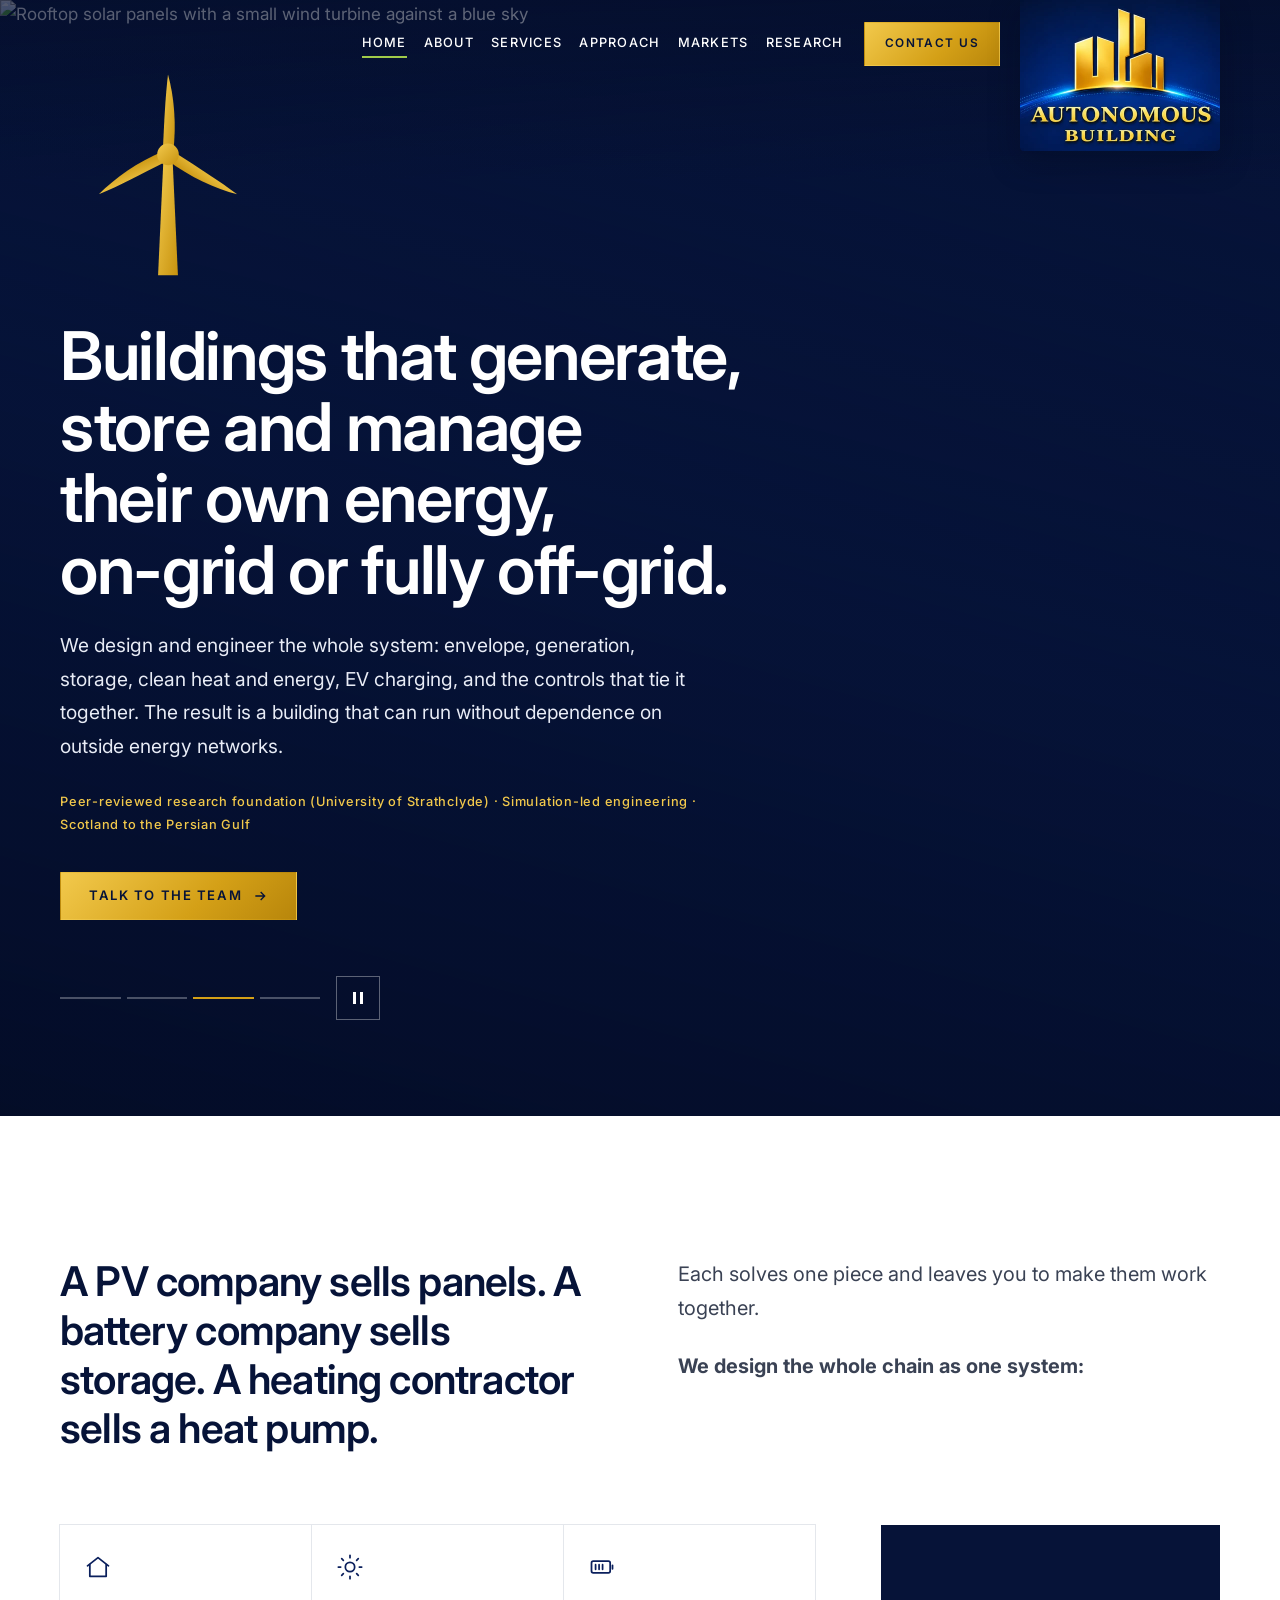
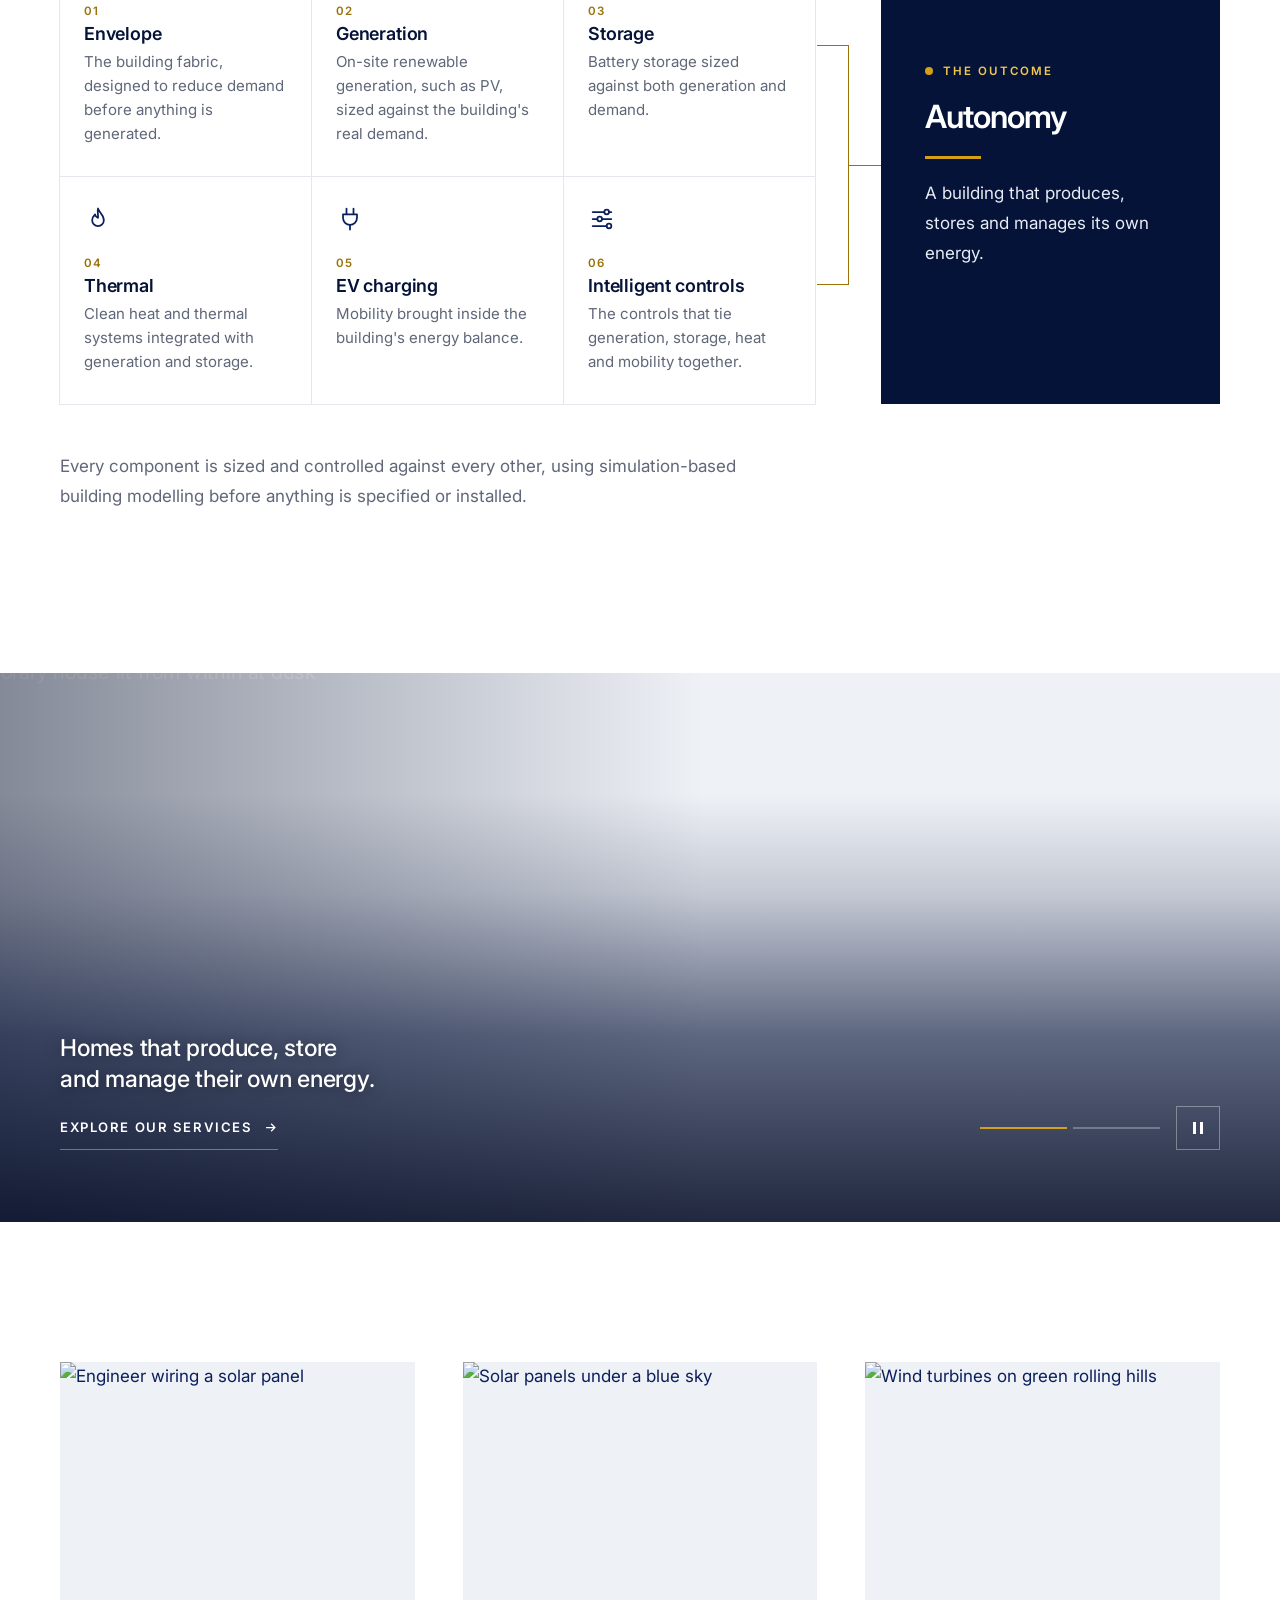
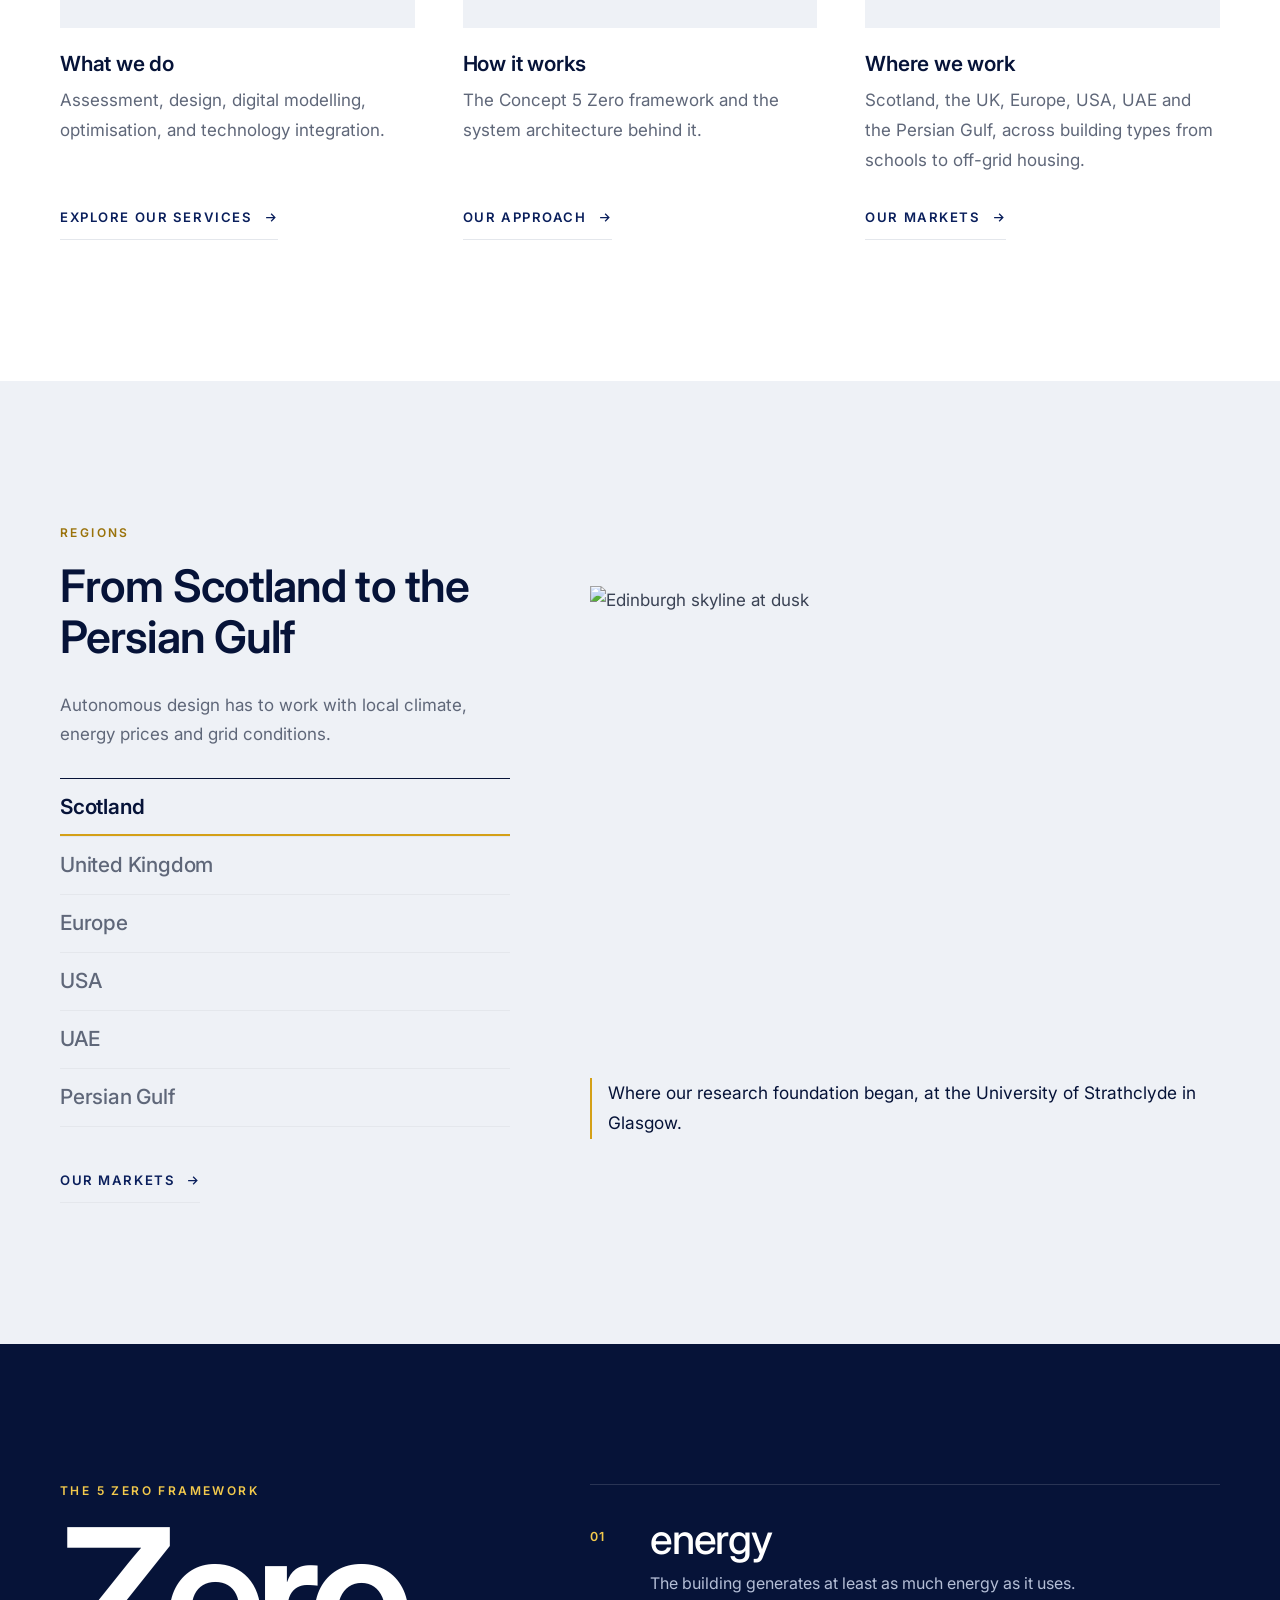
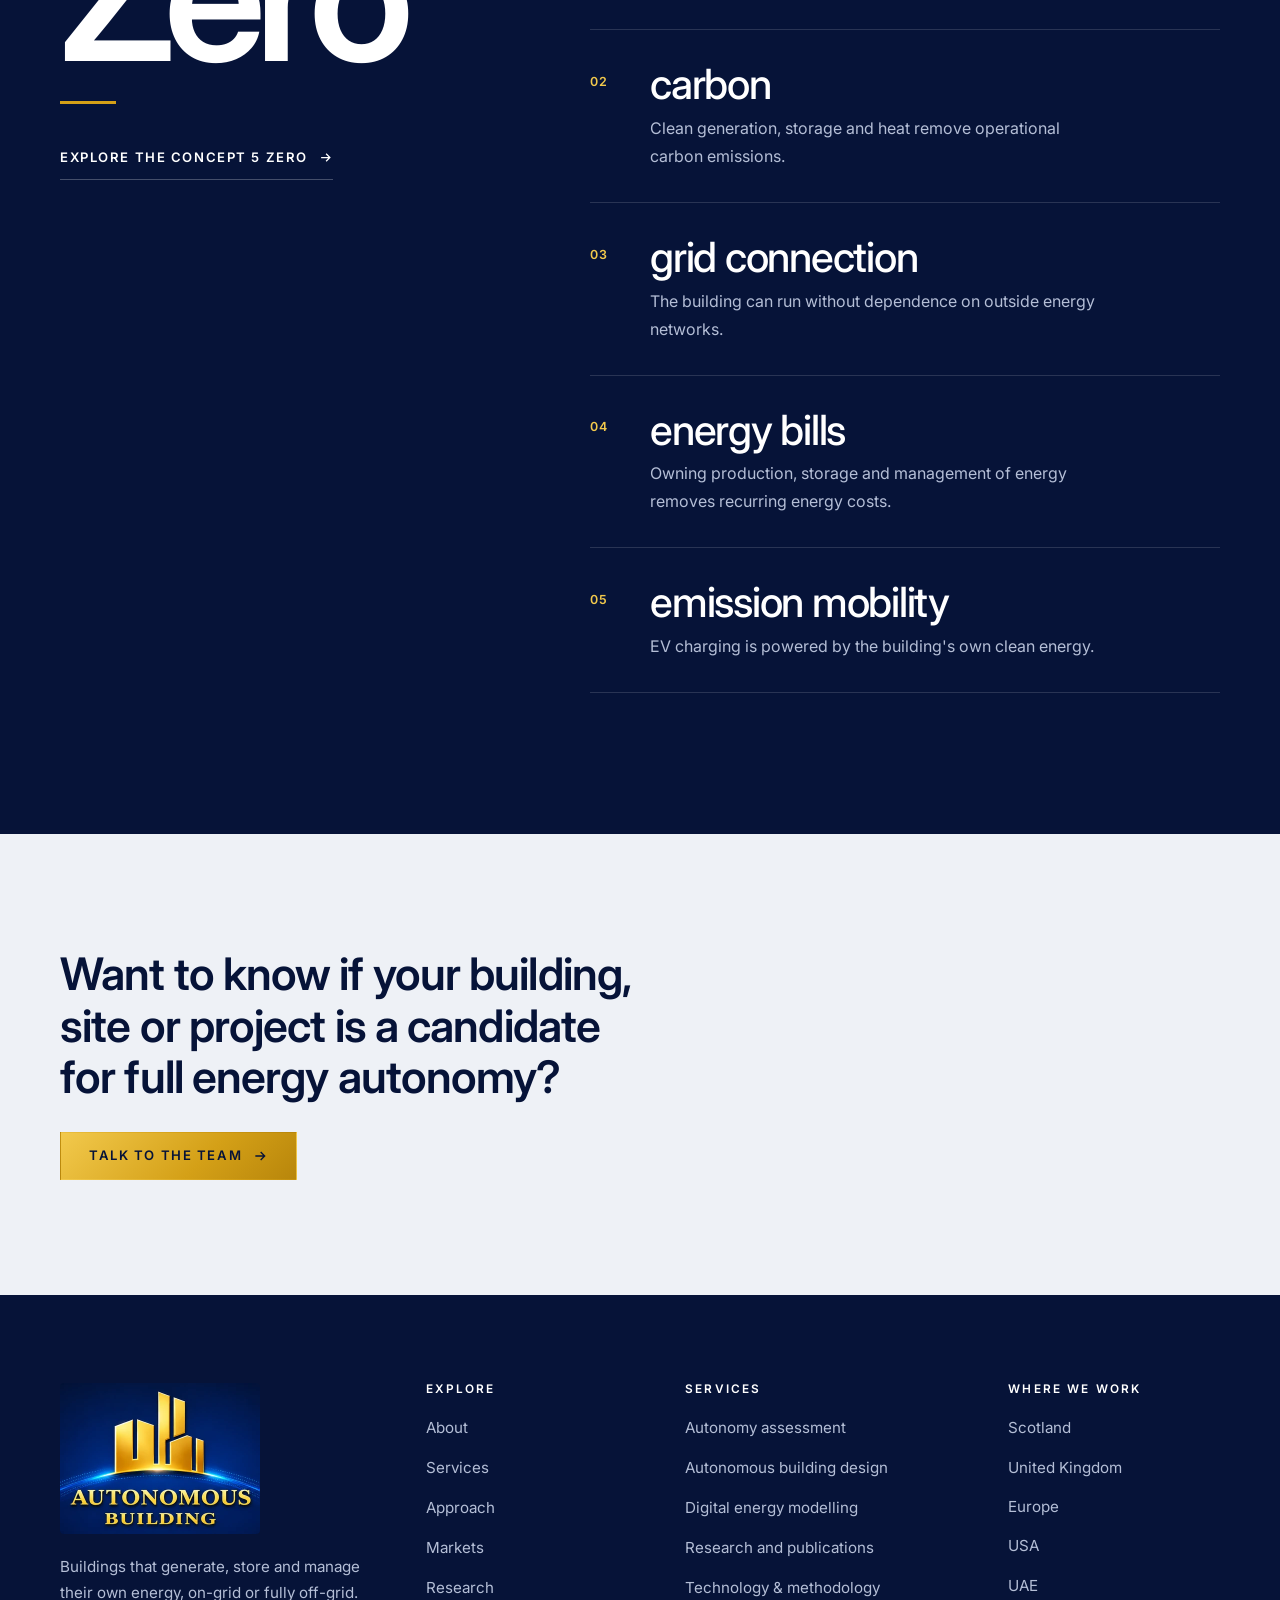
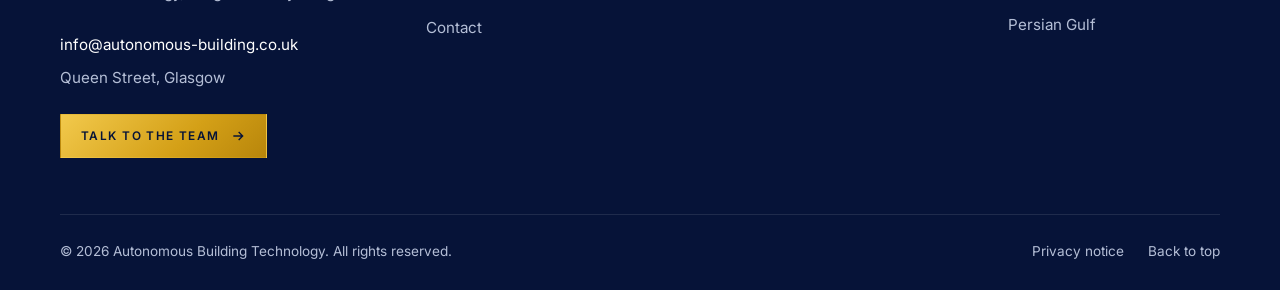
==== commit 189053fd: "Add files via upload" ====
--- a/index.html
+++ b/index.html
@@ -80,9 +80,9 @@
           <li><a class="nav__link" href="approach.html">Approach</a></li>
           <li><a class="nav__link" href="markets.html">Markets</a></li>
           <li><a class="nav__link" href="research.html">Research</a></li>
-          <li><a class="nav__link" href="contact.html">Contact</a></li>
         </ul>
-        <a class="btn btn--gold btn--sm" href="contact.html">Talk to the team</a>
+        <!-- 7 menu items (owner, 2026-10-22): six links plus this gold "Contact Us", which replaces the separate Contact link -->
+        <a class="btn btn--gold btn--sm nav__cta" href="contact.html">Contact Us</a>
       </nav>
       <!-- The owner's ORIGINAL logo, unaltered (cropped from "Autonmous Building-Logo.png" by tools/crop_logo.py, navy background
            and blue arc included): a large plate at first glance, the same complete logo at bar height once scrolled -->
--- a/assets/css/styles.css
+++ b/assets/css/styles.css
@@ -94,21 +94,20 @@
 /* Two states (owner, 2026-10-08): "first glance" at the top of the page shows a big turbine and the owner's full
    logo over the photo; once scrolled (.is-scrolled, main.js) or with the menu open, both ease into a compact bar.
    The bar is the owner's lime GREEN (2026-10-21, "the green colour I would like to see on the menu") with navy text;
-   the logo keeps its own navy plate, and the turbine turns navy on the green (gold is too faint on lime). */
+   the logo keeps its own navy plate. The turbine stays gold in both states (owner, 2026-10-22). */
 .site-header { position: fixed; inset: 0 0 auto 0; z-index: 100; height: var(--header-h); display: flex; align-items: center; transition: background .35s, border-color .35s; border-bottom: 1px solid transparent; }
 .site-header .container { display: flex; align-items: center; justify-content: space-between; gap: 16px; }
 @media (min-width: 480px) { .site-header .container { gap: 24px; } }
 .site-header.is-scrolled, .site-header.is-open { background: var(--green); border-bottom-color: rgba(6,19,56,.12); }
 .is-scrolled :focus-visible, .is-open :focus-visible { outline-color: var(--navy-deep); }
-/* Turbine: gold over the photos, navy on the green bar */
-.brand__mark g { transition: fill .35s; }
-.is-scrolled .brand__mark g, .is-open .brand__mark g { fill: var(--navy-deep); }
+/* Turbine: the scheme's gold everywhere (owner, 2026-10-22). On the lime bar a faint navy shadow keeps the blades crisp. */
+.is-scrolled .brand__mark, .is-open .brand__mark { filter: drop-shadow(0 0 1px rgba(6,19,56,.55)); }
 
 .brand { display: flex; align-items: center; gap: 12px; color: #fff; min-height: 44px; margin-right: auto; }
 .brand:hover { color: inherit; }
 /* Wind turbine, top left: the tower stays still, only the rotor turns. At first glance it is scaled up from its
    top-left corner (transform, so the layout box and the nav never move). */
-.brand__mark { width: 60px; height: 60px; flex: none; transform-origin: left top; transform: scale(2.2); transition: transform .5s var(--ease); }
+.brand__mark { width: 60px; height: 60px; flex: none; transform-origin: left top; transform: scale(2.2); transition: transform .5s var(--ease), filter .35s; }
 .is-scrolled .brand__mark, .is-open .brand__mark { transform: none; }
 .brand__mark .turbine-rotor { transform-origin: 50px 40px; animation: spin 4s linear infinite; }
 .brand:hover .turbine-rotor { animation-duration: 2s; }
@@ -149,11 +148,9 @@
 .nav__link { display: flex; align-items: center; min-height: 64px; font-size: 1.4rem; font-weight: 500; letter-spacing: -0.01em; color: var(--navy-deep); border-bottom: 1px solid rgba(6,19,56,.15); }
 .nav__link:hover { color: var(--navy-deep); }
 .nav__link[aria-current="page"] { font-weight: 700; text-decoration: underline 2px; text-underline-offset: 8px; }
-/* Header "Talk to the team": green over the photos, navy on the green bar and in the phone menu */
-.site-header .btn--gold { background: var(--green); color: var(--navy-deep); }
-.site-header .btn--gold:hover { background: var(--green-light); color: var(--navy-deep); }
-.is-scrolled .btn--gold, .is-open .btn--gold { background: var(--navy-deep); color: #fff; }
-.is-scrolled .btn--gold:hover, .is-open .btn--gold:hover { background: var(--navy); color: #fff; }
+/* Header "Contact Us" (owner, 2026-10-22): the scheme's gold button in every state, over the photos and on the green bar.
+   On the Contact page it is the current menu item, marked with a navy ring. */
+.nav__cta[aria-current="page"] { box-shadow: inset 0 0 0 2px var(--navy-deep); }
 .nav .btn { margin-top: 32px; }
 body.nav-open { overflow: hidden; }
 
@@ -178,11 +175,6 @@
   /* Home, first glance: the hero already has "Talk to the team", so the header copy waits until you scroll.
      visibility (not display) keeps its space, so the nav never shifts. */
   body:has(.hero) .site-header:not(.is-scrolled) .nav .btn { opacity: 0; visibility: hidden; }
-}
-/* Contact page: the header CTA would link to the page you're on */
-.nav:has(.nav__link[href="contact.html"][aria-current="page"]) .btn { display: none; }
-@media (min-width: 1200px) {
-  .nav:has(.nav__link[href="contact.html"][aria-current="page"]) .btn { display: inline-flex; visibility: hidden; }
 }
 /* 1200-1349: the logo shares the right side, so tighten the nav to keep one line */
 @media (min-width: 1200px) and (max-width: 1349px) {
